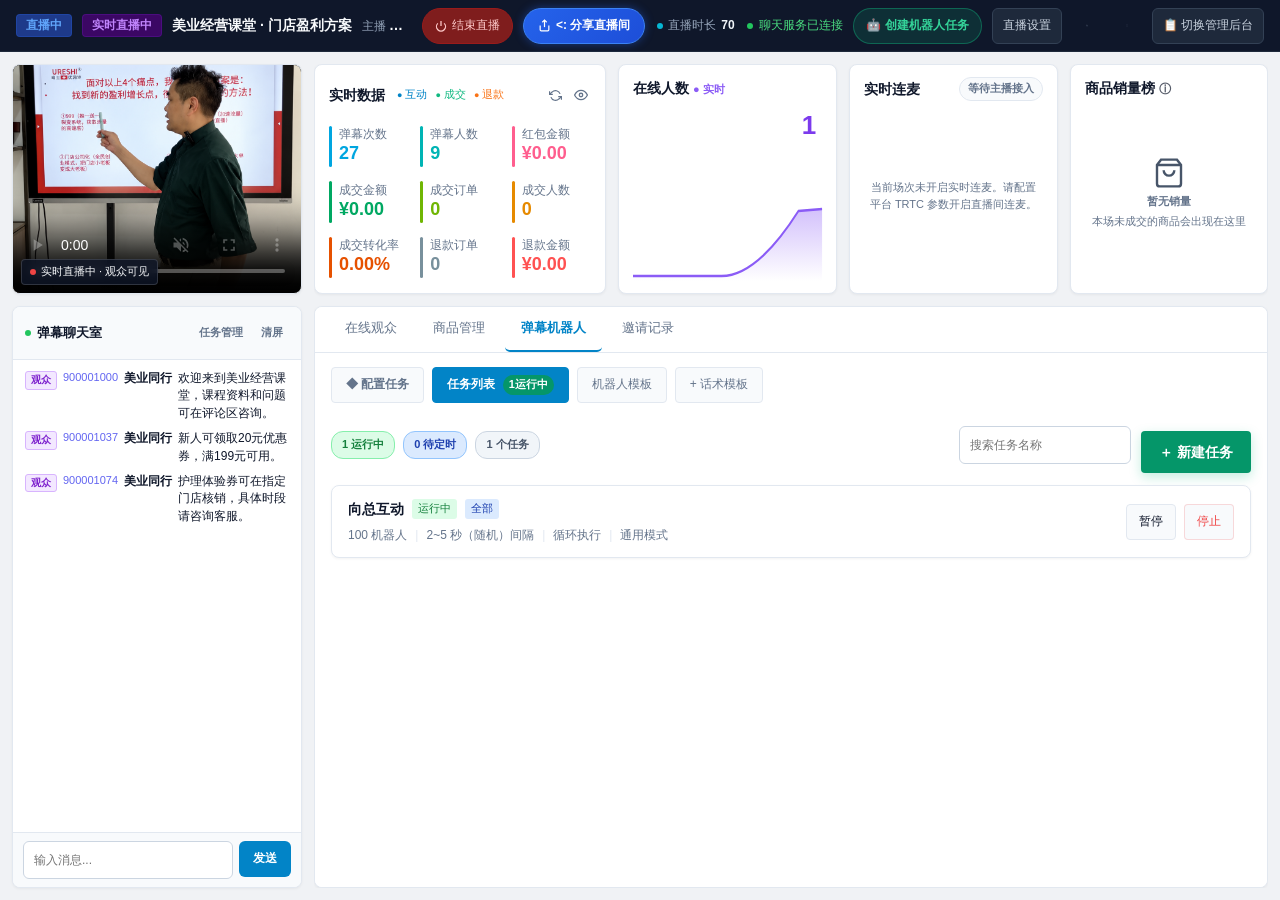
==== src/main/resources/static/index.html @ 538c24f9 "Initial import of meiye live app" ====
<!doctype html><html lang="zh-CN"><head><meta charset="utf-8"><meta name="viewport" content="width=device-width, initial-scale=1"><title>旗慧美业 · 直播管理与中控工作台</title><link rel="stylesheet" href="style.css?v=20261028-v2"><link rel="stylesheet" href="flows.css?v=20261028-v2"><link rel="stylesheet" href="live-room.css?v=20261028-v2"><link rel="stylesheet" href="feed-playback.css?v=20261028-v2"><link rel="stylesheet" href="live-operations.css?v=20261028-v2"></head><body><header class="platform-bar"><div class="brand"><span class="brand-mark">播</span><b>美业直播</b><span class="workspace-name">直播工作台</span></div><div class="surface-tabs" role="tablist" aria-label="体验端切换"><button data-surface="pc" onclick="switchSurface('pc')">PC 直播后台</button><button data-surface="mini" onclick="switchSurface('mini')">小程序观看端</button><button data-surface="h5" onclick="switchSurface('h5')">H5 观看端</button><button data-surface="capture" onclick="switchSurface('capture')">手机录制APP</button></div><span class="prototype">交互原型 V2.2.9 · 业务模拟</span></header><div id="app"></div><dialog id="dialog"></dialog><div id="toast" role="status" aria-live="polite"></div><script src="app.js?v=20261028-v2"></script><script src="flows.js?v=20261028-v2"></script><script src="live-room.js?v=20261028-v2"></script><script src="live-operations.js?v=20261102-real-share-v1"></script></body></html>
---- src/main/resources/static/style.css ----
:root{--blue:#3678ee;--ink:#252f40;--muted:#86909f;--bg:#f3f5f8;--border:#e9edf3;--pink:#f3447b;--red:#ff4360}*{box-sizing:border-box}body{margin:0;color:var(--ink);background:var(--bg);font:13px/1.6 'Segoe UI','Microsoft YaHei',sans-serif}button,input,select,textarea{font:inherit}button{cursor:pointer;border:1px solid #dce2eb;background:#fff;border-radius:5px;color:var(--ink);padding:8px 14px;min-height:36px;transition:background .15s}button:hover{background:#f3f7ff;border-color:#89adf0}button:focus-visible,input:focus-visible,select:focus-visible,textarea:focus-visible{outline:3px solid #90b6ff;outline-offset:2px}button:disabled{opacity:.45;cursor:not-allowed}.primary{background:var(--blue);border-color:var(--blue);color:#fff}.primary:hover{background:#2669db;color:#fff}.danger{color:#de4a56}.pinkbtn{color:white;background:var(--pink);border-color:var(--pink);border-radius:22px}.pinkbtn:hover{background:#de356d;color:white}.small{font-size:12px;min-height:29px;padding:4px 10px}.link{background:none;border:0;color:var(--blue);min-height:28px;padding:0}.platform-bar{height:64px;display:flex;align-items:center;justify-content:space-between;background:white;padding:0 24px;border-bottom:1px solid var(--border);gap:16px;position:sticky;top:0;z-index:20}.brand{display:flex;align-items:center;gap:10px;font-size:18px;white-space:nowrap}.brand-mark{background:var(--blue);color:white;display:grid;place-items:center;height:34px;width:34px;border-radius:9px;font-size:20px;font-weight:600}.workspace-name{font-size:12px;color:var(--muted);border-left:1px solid #ddd;padding-left:14px;margin-left:6px}.surface-tabs{display:flex;gap:4px;background:#f4f6fa;padding:4px;border-radius:7px}.surface-tabs button{border:0;background:none;color:#67758a;white-space:nowrap;min-height:32px;padding:5px 14px}.surface-tabs button.active{color:var(--blue);background:#fff;box-shadow:0 1px 5px #1d355014}.prototype{font-size:11px;color:#8b7756;background:#fff8e9;padding:4px 8px;border-radius:4px;white-space:nowrap}.layout{display:grid;grid-template-columns:190px 1fr;min-height:calc(100vh - 64px)}.sidebar{background:#fff;border-right:1px solid var(--border);padding:20px 12px;position:sticky;top:64px;height:calc(100vh - 64px);overflow:auto}.shop-select{padding:10px;background:#f5f7fa;border-radius:6px;margin:0 4px 16px}.shop-select strong{display:block;font-size:13px}.shop-select span{font-size:11px;color:var(--muted)}.nav-label{font-size:11px;color:#a1a9b6;padding:16px 13px 4px;letter-spacing:1px}.nav-item{width:100%;text-align:left;border:0;background:none;padding:10px 14px;margin:1px 0;color:#5c697e;min-height:40px;display:flex;align-items:center;gap:11px}.nav-item.active{background:#edf4ff;color:var(--blue);font-weight:600}.nav-item svg,.quick svg{width:19px;height:19px;flex-shrink:0}.main{padding:22px 28px;min-width:0}.breadcrumb{display:flex;justify-content:space-between;color:#8a94a3;font-size:12px;margin-bottom:17px}.title-row{display:flex;justify-content:space-between;align-items:center;margin-bottom:20px;gap:16px}.title-row h1{font-size:21px;font-weight:600;margin:0}.title-row p{margin:4px 0 0;color:var(--muted);font-size:12px}.actions{display:flex;align-items:center;gap:8px;flex-wrap:wrap}.card{background:#fff;border:1px solid var(--border);border-radius:7px;padding:20px;margin-bottom:18px}.card-title{display:flex;align-items:center;justify-content:space-between;gap:10px;margin-bottom:18px}h2{font-size:15px;font-weight:600;margin:0}h3{font-size:14px;font-weight:600;margin:0}p{margin:6px 0}.muted{color:var(--muted)}.notice{background:#f0f6ff;border:1px solid #dfebff;color:#53729c;padding:10px 14px;border-radius:5px;font-size:12px;margin-bottom:18px}.metrics{display:grid;grid-template-columns:repeat(4,1fr);gap:14px;margin-bottom:18px}.metric{background:white;border:1px solid var(--border);border-radius:6px;padding:18px 20px}.metric-head{display:flex;justify-content:space-between;color:#7f8b9c;font-size:12px}.metric strong{font-size:27px;font-weight:500;display:block;margin:7px 0 5px;color:#253753}.metric small{font-size:11px;color:#94a1b2}.delta{color:#22a984!important}.home-grid{display:grid;grid-template-columns:minmax(0,1fr) 330px;gap:18px}.quick-grid{display:grid;grid-template-columns:repeat(8,1fr);gap:12px}.quick{border:0;display:flex;flex-direction:column;align-items:center;gap:9px;background:none;font-size:12px;min-width:0;padding:5px}.quick-icon{background:#edf4ff;color:var(--blue);padding:11px;border-radius:10px;height:44px;width:44px;display:grid;place-items:center}.quick:nth-child(3n+2) .quick-icon{background:#eaf9f4;color:#29a88a}.quick:nth-child(3n) .quick-icon{background:#fff1eb;color:#ef8154}.chart{height:170px;width:100%;margin:12px 0}.chart svg{width:100%;height:100%}.chart-labels{display:flex;justify-content:space-between;color:var(--muted);font-size:10px}.summary-row{display:flex;justify-content:space-between;border-bottom:1px solid var(--border);padding:12px 0}.summary-row:last-child{border:0}.summary-row b{font-size:14px}.badge{display:inline-block;background:#eef4ff;color:#4778c4;font-size:11px;border-radius:4px;padding:3px 8px;white-space:nowrap}.badge.live{background:#fff0f0;color:#eb5c66}.badge.ok{background:#eaf8f0;color:#2d9d70}.badge.wait{background:#fff6e9;color:#bc8539}.badge.gray{background:#f0f2f5;color:#8c97a6}.tabs{display:flex;gap:22px;border-bottom:1px solid var(--border);margin-bottom:20px;overflow:auto}.tabs button{border:0;border-bottom:2px solid transparent;border-radius:0;white-space:nowrap;background:none;padding:10px 4px;color:#7c899c}.tabs button.active{border-color:var(--blue);color:var(--blue)}.toolbar{display:flex;gap:12px;align-items:center;margin-bottom:18px;flex-wrap:wrap}.toolbar input{max-width:280px}.toolbar select{max-width:150px}input,select,textarea{width:100%;min-height:38px;border:1px solid #dce2eb;border-radius:5px;padding:8px 11px;background:white;color:var(--ink)}textarea{resize:vertical}.table-scroll{overflow:auto}table{border-collapse:collapse;width:100%;text-align:left;white-space:nowrap}th{background:#f7f9fc;font-weight:400;color:#7e8a9d;font-size:12px}th,td{padding:13px 12px;border-bottom:1px solid var(--border)}td .secondary{display:block;color:#8a95a6;font-size:11px;max-width:260px;overflow:hidden;text-overflow:ellipsis}.product-cell{display:flex;align-items:center;gap:10px}.thumb{width:46px;height:46px;border-radius:4px;object-fit:cover}.data-foot{display:flex;justify-content:space-between;color:var(--muted);font-size:12px;margin-top:17px}.empty{text-align:center;color:var(--muted);padding:40px}.split{display:grid;grid-template-columns:1fr 1fr;gap:18px}.modules{display:grid;grid-template-columns:repeat(4,1fr);gap:16px}.module{background:white;border:1px solid var(--border);border-radius:7px;padding:20px}.module .quick-icon{margin-bottom:12px}.module p{color:var(--muted);font-size:12px;min-height:40px;margin:6px 0 16px}.module .source{font-size:10px;color:#a4adba}.form-grid{display:grid;grid-template-columns:1fr 1fr;gap:16px}.field{margin:13px 0}.field label{display:block;color:#58677e;font-size:12px;margin-bottom:6px}.check{display:flex;align-items:center;gap:8px}.check input{width:17px;height:17px;min-height:0}.form-help{font-size:11px;color:#8a97a8;margin-top:6px}.inset{background:#f7f9fc;border:1px solid var(--border);border-radius:5px;padding:15px}.steps{display:flex;gap:10px;margin-bottom:20px}.step{flex:1;background:#f4f7fc;padding:15px;border-radius:6px;font-size:12px}.step b{display:block;color:var(--blue);margin-bottom:5px}.live-control{display:grid;grid-template-columns:330px 1fr;gap:18px}.control-video{position:relative;height:450px;border-radius:8px;overflow:hidden;background:#15191f}.control-video img{width:100%;height:100%;object-fit:cover;object-position:center 42%}.control-video .badge{position:absolute;top:16px;left:16px}.control-data{display:grid;grid-template-columns:repeat(4,1fr);gap:8px}.control-data div{padding:13px;background:#f8fafc;border-radius:4px;color:var(--muted);font-size:11px}.control-data b{font-size:22px;color:#2b3b56;display:block}.control-tools{display:grid;grid-template-columns:repeat(3,1fr);gap:12px}.control-tools button{text-align:left;background:#eef4ff;border:0;padding:13px;color:#3468b1}.control-tools small{display:block;font-size:10px;color:#8096b8}.row{display:flex;align-items:center;gap:12px;padding:12px 0;border-bottom:1px solid var(--border)}.grow{flex:1;min-width:0}.progress{height:7px;background:#e7edf7;border-radius:10px;overflow:hidden;margin:14px 0}.progress i{display:block;background:var(--blue);height:100%;transition:width .3s}.qr{display:grid;place-items:center;width:160px;height:160px;border:12px solid white;background:repeating-conic-gradient(#17202d 0 25%,#fff 0 50%) 0/16px 16px;box-shadow:0 0 0 1px #e2e7ee;margin:22px auto}.qr span{padding:8px;background:white;border:4px solid #253753}.big-time{font-size:45px;text-align:center;font-weight:300;margin:22px}.dialog-foot{display:flex;gap:10px;justify-content:flex-end;margin-top:22px;border-top:1px solid var(--border);padding-top:18px}dialog{color:var(--ink);border:0;border-radius:10px;padding:24px;width:calc(100% - 30px);max-width:650px;box-shadow:0 20px 90px #13284940;max-height:90vh;overflow:auto}dialog::backdrop{background:#14223670}.dialog-head{display:flex;justify-content:space-between;align-items:center;gap:12px;margin-bottom:17px}.dialog-head h2{font-size:18px}.dialog-head button{border:0;background:none;font-size:22px;padding:0 8px}.dialog-info{background:#fff9ed;color:#998154;border:1px solid #f5e8cf;padding:10px 12px;border-radius:5px;font-size:11px;margin:13px 0}#toast{position:fixed;bottom:25px;left:50%;transform:translateX(-50%);background:#263b5b;color:white;border-radius:7px;padding:12px 20px;z-index:100;display:none;max-width:90vw}.preview-layout{display:grid;grid-template-columns:minmax(260px,1fr) 420px minmax(260px,1fr);gap:38px;max-width:1300px;margin:auto;padding:30px 24px;align-items:start}.preview-info{padding-top:25px}.preview-info h1{font-size:24px;margin:0 0 12px}.preview-info p{color:#8793a5;font-size:13px}.preview-info h2{margin-top:30px}.preview-menu{display:grid;grid-template-columns:1fr 1fr;gap:10px;margin-top:18px}.preview-menu button{text-align:left;font-size:12px;background:white}.phone{border:7px solid #222734;border-radius:38px;background:#fff;box-shadow:0 18px 70px #1830571f;overflow:hidden;width:100%;max-width:420px;margin:auto}.screen{height:790px;position:relative;background:#f5f5f7;overflow:hidden;display:flex;flex-direction:column;color:#292735;font-size:12px}.statusbar{height:31px;display:flex;justify-content:space-between;align-items:center;padding:0 24px;background:#fff;font-size:11px;flex-shrink:0}.mini-top{display:flex;justify-content:space-between;align-items:center;padding:10px 16px;background:white;min-height:46px;flex-shrink:0;font-size:14px;font-weight:600}.capsule{border:1px solid #dfe1e6;border-radius:20px;padding:3px 10px;font-size:15px;letter-spacing:2px}.mini-body{flex:1;overflow:auto;padding-bottom:8px;scrollbar-width:none}.mini-body::-webkit-scrollbar{display:none}.mini-bottom{height:58px;display:flex;justify-content:space-around;align-items:center;background:#fff;border-top:1px solid #eee;flex-shrink:0;z-index:3}.mini-bottom button{border:0;background:none;font-size:10px;min-width:50px;min-height:42px;display:flex;flex-direction:column;align-items:center;gap:2px;padding:2px;color:#8b8894}.mini-bottom button.active{color:var(--pink)}.mini-bottom svg{width:21px;height:21px}.mini-hero-wrap{background:linear-gradient(120deg,#ff4260,#f14499);padding:8px 12px 35px}.mini-search{display:flex;gap:10px;align-items:center;margin-bottom:12px}.mini-search input{border:0;border-radius:25px;min-height:32px;padding:6px 14px;font-size:11px}.mini-search button{border:0;background:transparent;color:white;padding:0;min-height:30px}.mini-banner{height:152px;position:relative;background:#f3d1d9 url('assets/beauty-products.png') center/cover;border-radius:7px;overflow:hidden;padding:18px 16px}.mini-banner .campaign-label{font-size:10px;color:#a34461;border:1px solid #c997a8;padding:2px 7px;border-radius:3px;width:fit-content}.mini-banner h2{font-size:25px;line-height:1.25;color:#7f2548;margin:8px 0 6px;width:190px;font-weight:800}.mini-banner p{font-size:10px;color:#9b526a}.mini-shortcuts{margin:-24px 12px 10px;position:relative;display:grid;grid-template-columns:repeat(5,1fr);gap:12px 3px;padding:15px 4px;background:white;border-radius:9px;box-shadow:0 4px 14px #883e6f06}.mini-shortcut{border:0;display:flex;align-items:center;flex-direction:column;font-size:10px;background:none;padding:0;gap:6px;min-width:0}.mini-shortcut i{font-style:normal;background:#fff0f5;color:#ed4b7d;display:grid;place-items:center;width:37px;height:37px;border-radius:50%}.mini-shortcut svg{width:19px;height:19px}.mini-shortcut:nth-child(2n) i{color:#936ed4;background:#f4effe}.mini-shortcut:nth-child(3n) i{color:#ee9a40;background:#fff6e8}.mini-news{background:white;padding:10px 12px;margin:0 12px 10px;border-radius:7px;display:flex;gap:9px;align-items:center;font-size:10px}.mini-news strong{font-style:italic;font-size:12px;white-space:nowrap}.mini-news strong em{color:var(--pink)}.mini-news span{overflow:hidden;white-space:nowrap;text-overflow:ellipsis}.mini-section{background:white;margin:10px 12px;padding:13px;border-radius:8px}.mini-section-head{display:flex;justify-content:space-between;align-items:center;margin-bottom:10px}.mini-section-head h2{font-size:14px}.mini-section-head button{border:0;background:none;color:#999;font-size:10px;padding:0;min-height:24px}.coupon-row{display:flex;gap:8px}.coupon{flex:1;background:#fff0f4;color:#c23765;display:flex;align-items:center;border-radius:5px;padding:10px;gap:5px}.coupon strong{font-size:23px;font-weight:600}.coupon small{font-size:9px;display:block}.coupon button{margin-left:auto;border:0;background:var(--pink);color:white;padding:5px;min-height:34px;max-width:33px;font-size:9px;border-radius:3px}.mini-live-card{display:flex;gap:11px;align-items:center}.mini-live-thumb{width:97px;height:80px;border-radius:6px;position:relative;overflow:hidden}.mini-live-thumb img{width:100%;height:100%;object-fit:cover;object-position:center 38%}.mini-live-thumb span{position:absolute;bottom:0;left:0;right:0;background:#f3436acc;color:white;font-size:9px;padding:2px 6px}.mini-live-card h3{font-size:12px;line-height:1.5}.mini-live-card p{color:#999;font-size:10px}.mini-live-card button{font-size:10px;padding:4px 10px;min-height:29px}.mini-products{display:grid;grid-template-columns:1fr 1fr;gap:10px;padding:0 12px}.mini-product{border:0;padding:0;background:white;overflow:hidden;border-radius:7px;text-align:left;min-width:0}.product-picture{height:150px;background:#f6e8eb;overflow:hidden}.product-picture img{height:100%;width:100%;object-fit:cover;object-position:78% center}.mini-product:nth-child(2n) .product-picture img{object-position:98% center;transform:scale(1.14)}.mini-product-info{padding:9px}.mini-product h3{font-size:11px;font-weight:500;min-height:33px;line-height:1.45}.tag{display:inline-block;background:#fff0f4;color:#ed5685;font-size:9px;padding:1px 4px;border-radius:2px}.money{color:var(--pink);font-size:17px;font-weight:600}.money small{font-size:11px;font-weight:400}.old-price{font-size:10px;color:#aba5ae;text-decoration:line-through;margin-left:4px}.sold{font-size:9px;color:#aaa;float:right;padding-top:5px}.mini-category{display:grid;grid-template-columns:82px 1fr;min-height:100%}.category-menu{background:#f4f4f6;padding-top:10px}.category-menu button{width:100%;border:0;border-radius:0;background:none;text-align:center;font-size:11px;padding:15px 3px}.category-menu button.active{background:white;color:var(--pink);border-left:3px solid var(--pink)}.category-content{padding:12px;background:white}.category-content .mini-products{padding:0;gap:7px}.category-content .product-picture{height:115px}.mini-card{background:white;border-radius:8px;padding:14px;margin:10px 12px}.mini-card .row{border-color:#f0edf1;font-size:11px}.mini-card input,.mini-card select,.mini-card textarea{font-size:12px}.mini-empty{padding:65px 18px;text-align:center;color:#a19ba5}.mini-cart-row{display:flex;gap:9px;align-items:center;padding:14px 0;border-bottom:1px solid #f1edf1}.mini-cart-row img{width:70px;height:70px;object-fit:cover;border-radius:5px}.qty{display:flex;gap:3px;align-items:center;justify-content:flex-end}.qty button{width:25px;min-height:25px;padding:1px;border-color:#eee}.qty span{padding:0 6px}.mini-checkout{display:flex;align-items:center;gap:12px;padding:12px;background:white;border-top:1px solid #eee;flex-shrink:0}.mini-checkout button{margin-left:auto;font-size:12px;padding:7px 24px}.mini-user{background:linear-gradient(125deg,#ff4769,#f04b95);color:white;padding:25px 20px 22px}.mini-user .user-top{display:flex;align-items:center;gap:12px}.user-avatar{width:53px;height:53px;border-radius:50%;background:#ffffff40;display:grid;place-items:center;font-size:24px;border:2px solid #ffffff60}.mini-user h2{font-size:17px}.mini-user p{font-size:10px;opacity:.8}.user-stat{display:flex;justify-content:space-around;text-align:center;margin-top:20px}.user-stat b{display:block;font-size:19px}.user-stat small{font-size:10px}.order-icons{display:flex;justify-content:space-around}.order-icons button{background:none;border:0;font-size:10px;padding:8px 2px;color:#716675;display:flex;flex-direction:column;align-items:center;gap:5px}.order-icons svg{width:23px;height:23px}.mini-list-button{width:100%;border:0;border-bottom:1px solid #f2eff3;border-radius:0;background:white;display:flex;justify-content:space-between;align-items:center;padding:13px 3px;font-size:12px}.mini-list-button span{color:#bbb}.mini-product-detail{height:275px;position:relative;overflow:hidden}.mini-product-detail img{width:100%;height:100%;object-fit:cover;object-position:78% center}.product-caption{color:#938992;font-size:9px;position:absolute;bottom:7px;right:10px;background:#ffffffa0;padding:2px 5px}.product-buybar{display:flex;gap:8px;padding:12px;background:white;border-top:1px solid #eee}.product-buybar button{flex:1;font-size:12px}.mini-live{position:relative;height:100%;background:#101010;color:white;overflow:hidden}.mini-live-image{width:100%;height:100%;object-fit:cover;object-position:center 42%}.live-top{position:absolute;top:15px;left:12px;right:12px;display:flex;justify-content:space-between;align-items:center;gap:6px;z-index:2}.live-brand{background:#0005;border-radius:25px;padding:7px 10px;font-size:10px;display:flex;gap:8px;align-items:center}.live-brand b{font-size:11px}.live-avatar{background:white;color:#ee547b;width:31px;height:31px;border-radius:50%;display:grid;place-items:center}.live-top button{color:white;background:#0004;border:0;padding:3px 7px;font-size:11px;min-height:28px;border-radius:20px}.live-counter{position:absolute;top:68px;left:12px;background:#0004;border-radius:13px;padding:4px 9px;font-size:10px}.live-mode{position:absolute;top:68px;right:12px;background:#f244729e;border-radius:4px;font-size:10px;padding:3px 7px}.live-tools{position:absolute;top:110px;right:11px;display:flex;flex-direction:column;gap:12px}.live-tools button{display:flex;flex-direction:column;align-items:center;justify-content:center;color:white;border:0;background:#0003;border-radius:9px;width:41px;height:45px;font-size:9px;padding:0;gap:3px}.live-tools svg{width:22px;height:22px}.live-shade{position:absolute;inset:50% 0 0;background:linear-gradient(transparent,#000b);pointer-events:none}.live-comments{position:absolute;bottom:138px;left:11px;right:65px;max-height:190px;overflow:auto;scrollbar-width:none}.live-bubble{background:#0005;border-radius:5px;width:fit-content;max-width:100%;margin:5px 0;padding:5px 8px;font-size:11px;line-height:1.55}.live-bubble b{color:#ffdc98}.live-product{position:absolute;bottom:58px;left:11px;right:11px;background:#fff;border-radius:7px;padding:8px;color:#222;display:flex;gap:8px;align-items:center;font-size:10px}.live-product img{width:49px;height:49px;object-fit:cover;border-radius:4px}.live-product strong{font-size:12px}.live-product button{font-size:10px;min-height:28px;padding:3px 10px}.live-footer{position:absolute;bottom:0;left:0;right:0;background:#0009;display:flex;gap:7px;padding:10px;color:white;align-items:center;height:57px}.live-footer input{font-size:11px;background:#ffffff20;color:white;border:0;border-radius:20px;min-height:33px;width:100%;padding:5px 11px}.live-footer input::placeholder{color:#ccc}.live-footer button{border:0;background:none;color:white;padding:0;min-height:30px;font-size:11px}.live-footer svg{width:24px;height:24px}.live-footer .shopping{background:#ef3357;border-radius:7px;min-width:35px;min-height:35px;padding:5px}.sheet{position:absolute;bottom:0;left:0;right:0;background:#fff;color:#282635;border-radius:17px 17px 0 0;padding:17px;z-index:10;max-height:82%;overflow:auto;box-shadow:0 -20px 100px #0005}.sheet-head{display:flex;justify-content:space-between;align-items:center;margin-bottom:13px}.sheet-head h2{font-size:15px}.sheet-head button{background:none;border:0;padding:0 6px;min-height:25px;font-size:20px}.sheet .mini-card{margin:8px 0;background:#f8f6f8}.sheet label{font-size:11px}.reward-tiles{display:grid;grid-template-columns:repeat(3,1fr);gap:7px;margin:16px 0}.reward-tiles span{display:grid;place-items:center;padding:18px 3px;background:#fff5e9;border-radius:7px;font-size:11px;border:1px solid #f3e0c4}.reward-tiles span.active{background:#ffe3b3;border-color:#f39b40}.record-phone{padding:18px;background:#f6f8fc;height:100%}.record-camera{height:290px;background:#e6ecf5;position:relative;border-radius:9px;overflow:hidden}.record-camera img{width:100%;height:100%;object-fit:cover;object-position:center 40%}.record-camera span{position:absolute;top:10px;left:10px}.record-phone .small-note{font-size:10px;color:#8c97a7;margin-top:10px}.coverage-count{font-size:42px;color:var(--blue);font-weight:600}.source-col{max-width:260px;white-space:normal;font-size:12px}.support-grid{display:grid;grid-template-columns:repeat(3,1fr);gap:15px}.support-item{border:1px solid var(--border);padding:18px;border-radius:5px}.support-item h3{margin-bottom:7px}.support-item p{font-size:12px;color:var(--muted)}.template-options{display:flex;gap:10px;margin:12px 0}.template-option{padding:16px;border:1px solid var(--border);border-radius:6px;flex:1}.template-option.active{border-color:var(--blue);background:#eef5ff}.chart-pair{display:grid;grid-template-columns:1fr 1fr;gap:18px}.receipt{font-family:monospace;border:1px dashed #bcc6d2;padding:20px;max-width:300px;margin:20px auto;background:white}.receipt hr{border:0;border-top:1px dashed #b9c2cf}.source-pill{color:#8c97a7;font-size:10px;margin-left:8px}.mini-back{background:none;border:0;padding:0 5px;min-height:28px;font-size:19px}.shop-admin-preview{display:grid;grid-template-columns:minmax(0,1fr) 350px;gap:24px}.version-note{font-size:11px;color:#8c97a7}.mini-timer{background:#ffeff4;color:#cc376a;padding:12px;margin:10px 12px;border-radius:6px;display:flex;justify-content:space-between}.mini-promo-title{background:linear-gradient(120deg,#ff4767,#fb71ab);color:white;padding:24px 18px}.mini-promo-title h2{font-size:23px}.mini-promo-title p{font-size:11px;opacity:.8}.mini-chip-row{display:flex;gap:8px;overflow:auto;padding:10px 12px;background:white}.mini-chip-row button{border:0;background:#f4f1f5;font-size:11px;padding:5px 12px;min-height:28px;white-space:nowrap;border-radius:20px}.mini-chip-row button.active{background:#ffebf1;color:var(--pink)}@media(min-width:1700px){.main{max-width:1600px;width:100%;margin:auto}}@media(max-width:1250px){.workspace-name{display:none}.home-grid{grid-template-columns:1fr}.modules{grid-template-columns:repeat(3,1fr)}.preview-layout{grid-template-columns:1fr 410px;gap:24px}.preview-right{display:none}.quick-grid{grid-template-columns:repeat(4,1fr)}.live-control{grid-template-columns:290px 1fr}.control-data{grid-template-columns:repeat(2,1fr)}}@media(max-width:850px){.platform-bar{padding:8px 12px;height:auto;flex-wrap:wrap;gap:8px}.brand{font-size:16px}.prototype{font-size:9px}.surface-tabs{order:3;width:100%;justify-content:space-around}.surface-tabs button{font-size:11px;padding:5px 10px}.layout{grid-template-columns:150px 1fr}.sidebar{top:101px;padding:12px 5px;height:calc(100vh - 101px)}.nav-item{padding:10px 8px;font-size:11px;gap:7px}.main{padding:18px 15px}.modules{grid-template-columns:1fr 1fr}.metrics{grid-template-columns:1fr 1fr}.split,.chart-pair,.live-control{grid-template-columns:1fr}.preview-layout{display:block;padding:18px 10px}.preview-info{padding:0 10px 18px}.preview-info h1{font-size:18px}.preview-info .preview-menu,.preview-info h2,.preview-info .detail-copy{display:none}.control-video{max-width:330px;margin:auto;width:100%}.shop-admin-preview{grid-template-columns:1fr}.support-grid{grid-template-columns:1fr 1fr}}@media(max-width:550px){.layout{display:block}.sidebar{position:static;height:auto;padding:6px;background:white;overflow:visible}.shop-select,.nav-label{display:none}.sidebar nav{display:flex;overflow:auto}.nav-item{white-space:nowrap;flex:0 0 auto;width:auto;margin:0}.nav-item svg{display:none}.title-row{align-items:flex-start}.title-row h1{font-size:18px}.title-row p{font-size:11px}.title-row .actions{justify-content:flex-end}.title-row button{font-size:11px;padding:7px}.card{padding:14px}.quick-grid{gap:8px}.quick{font-size:10px}.modules{gap:10px}.module{padding:14px}.module p{font-size:11px}.steps{flex-direction:column}.control-tools{grid-template-columns:1fr 1fr}.form-grid{grid-template-columns:1fr;gap:0}.phone{border:0;border-radius:18px;box-shadow:0 8px 30px #1e355a10}.screen{height:790px}.preview-layout{padding:12px}.support-grid{grid-template-columns:1fr}.platform-bar .brand-mark{width:27px;height:27px;font-size:16px}.workspace-name{display:none}.metrics{gap:8px}.metric{padding:14px}.metric strong{font-size:23px}}
:root{--studio:#141d2c}.studio-layout{display:grid;grid-template-columns:minmax(0,1fr) 310px;gap:18px}.studio-stage{position:relative;height:440px;background:#10151f;border-radius:7px;overflow:hidden}.studio-stage img{display:block;height:100%;width:100%;object-fit:contain}.studio-stage .stage-label{position:absolute;top:15px;left:15px;background:#ffffff18;backdrop-filter:blur(8px);color:#fff;padding:5px 9px;border-radius:4px;font-size:11px}.studio-stage .stage-bottom{position:absolute;bottom:0;left:0;right:0;background:linear-gradient(transparent,#000c);color:#fff;padding:34px 18px 15px;display:flex;justify-content:space-between}.stage-bottom b{font-size:14px}.stage-bottom p{font-size:11px;color:#bfc8d4}.studio-controls{display:flex;justify-content:space-between;align-items:center;gap:10px;background:white;padding:16px;border:1px solid var(--border);border-radius:0 0 7px 7px}.studio-tabs{display:flex;gap:8px}.studio-tabs button{border:0;background:#f2f5fa}.studio-tabs button.active{background:#eaf2ff;color:var(--blue)}.studio-metrics{display:grid;grid-template-columns:repeat(4,1fr);gap:15px;margin:16px 0}.studio-metrics div{padding:14px 18px;background:white;border:1px solid var(--border);border-radius:6px;font-size:11px;color:var(--muted)}.studio-metrics strong{display:block;font-size:23px;color:var(--ink);font-weight:500}.studio-chat{height:200px;overflow:auto;border-top:1px solid var(--border);border-bottom:1px solid var(--border);padding:9px 0;margin:12px 0}.studio-chat p{font-size:12px;margin:10px 0}.studio-chat b{color:#6386bd}.record-strip{display:flex;align-items:center;gap:12px;background:#f1f7ff;padding:13px;border:1px solid #ddeaff;border-radius:6px;margin-bottom:16px}.record-strip .grow b{font-size:12px}.record-strip .grow p{font-size:10px;color:#8096b1}.record-strip .quick-icon{padding:8px;width:34px;height:34px}.core-choices{display:grid;grid-template-columns:repeat(3,1fr);gap:12px;margin-bottom:18px}.core-choice{display:flex;align-items:center;gap:12px;padding:15px 18px;background:white;border:1px solid var(--border);border-radius:6px;text-align:left}.core-choice strong{display:block;font-size:14px}.core-choice small{display:block;color:var(--muted);font-size:11px}.core-choice.active{border-color:#92b4ef;background:#f5f9ff}.studio-aux{display:grid;grid-template-columns:repeat(6,1fr);gap:10px}.studio-aux button{background:white;border:1px solid var(--border);font-size:11px;display:flex;align-items:center;justify-content:center;gap:5px}.studio-aux svg{width:16px;height:16px}.stage-player-tools{position:absolute;right:14px;top:14px;display:flex;gap:6px}.stage-player-tools button{background:#ffffff18;color:#ddd;border:1px solid #ffffff20;font-size:10px;min-height:28px;padding:3px 8px}.live-list-cover{position:relative;height:190px;overflow:hidden;background:#17202a}.live-list-cover img{width:100%;height:100%;object-fit:cover;object-position:center 38%}.live-list-cover span{position:absolute;left:12px;top:12px}.mini-live-list .mini-card{padding:0;overflow:hidden}.live-list-info{padding:13px}.live-list-info h3{font-size:13px}.live-list-info p{font-size:10px;color:#9a95a1}.mini-video-player{height:220px;background:#111;width:100%;object-fit:contain}.mini-watch-title{padding:15px;background:white}.mini-watch-title h2{font-size:15px}.mini-watch-title p{font-size:11px;color:#9b95a0}.capture-controls{display:flex;gap:8px;margin-top:18px}.capture-controls button{flex:1}.capture-status{display:flex;justify-content:space-between;margin:16px 0;font-size:11px}.status-dot{display:inline-block;width:7px;height:7px;border-radius:50%;background:#33b186;margin-right:6px}.recording-dot{background:#f3516d;animation:blink 1.2s infinite}@keyframes blink{50%{opacity:.35}}@media(max-width:1150px){.studio-layout{grid-template-columns:1fr}.studio-side{display:grid;grid-template-columns:1fr 1fr;gap:15px}.studio-aux{grid-template-columns:repeat(3,1fr)}}@media(max-width:650px){.core-choices{gap:6px}.core-choice{padding:10px;display:block}.core-choice .quick-icon{display:none}.core-choice strong{font-size:12px}.core-choice small{font-size:10px}.studio-side{display:block}.studio-stage{height:390px}.studio-controls{flex-wrap:wrap}.studio-metrics{grid-template-columns:1fr 1fr;gap:8px}.studio-aux{grid-template-columns:repeat(3,1fr)}.record-strip{flex-wrap:wrap}}
.screen .live-footer input{flex:1;min-width:0;width:auto}.live-footer button{flex-shrink:0;white-space:nowrap}.studio-side .toolbar{flex-wrap:nowrap}.studio-side .toolbar input{flex:1;width:auto!important}.studio-side .toolbar button{flex-shrink:0}
---- src/main/resources/static/flows.css ----
.workflow-bar{display:flex;align-items:center;justify-content:space-between;gap:12px;padding:12px 16px;margin:0 0 14px;background:#eaf2ff;border:1px solid #cfe1fb;border-radius:8px;flex-wrap:wrap;font-size:12px}
.workflow-bar b{font-variant-numeric:tabular-nums}.workflow-bar .link{font-size:12px}
.ingest-item{padding:16px 0;border-bottom:1px solid #e8edf4}.ingest-item:last-child{border:0}
.ingest-item .actions{flex-wrap:wrap;margin-top:10px}.recovery-card .actions{margin-top:14px;flex-wrap:wrap}
.recovery-card p{line-height:1.7}.pair-code{font-size:24px;font-weight:700;letter-spacing:2px;margin:12px 0}
.watch-state{position:absolute;z-index:4;top:28%;left:7%;right:7%;text-align:center;padding:24px 16px;background:#121d2dde;border:1px solid #ffffff35;color:#fff;border-radius:12px;backdrop-filter:blur(6px)}
.watch-state h2{font-size:21px;color:#fff}.watch-state p{color:#d8e1ed;line-height:1.7;margin:12px 0 18px}.watch-state button{white-space:normal}
.playback-strip{position:absolute;z-index:3;top:118px;left:16px;background:#0008;color:#fff;border-radius:18px;padding:6px 10px;font-size:11px}
.record-phone+.recovery-card,.record-phone~.card{margin:12px;padding:14px}.screen:has(.record-phone){overflow-y:auto}
.live-comments{max-height:205px;overflow-y:auto}.studio-chat p{overflow-wrap:anywhere}.live-bubble{overflow-wrap:anywhere}
button:focus-visible,input:focus-visible,select:focus-visible,textarea:focus-visible{outline:3px solid #448bea;outline-offset:3px}
button:disabled{opacity:.48;cursor:not-allowed}.dialog-head{position:sticky;top:0;background:#fff;z-index:5}
@media(max-width:700px){.workflow-bar{font-size:11px}.ingest-item .row{align-items:flex-start}.pair-code{font-size:19px}.watch-state h2{font-size:19px}.recovery-card .actions button{flex:1;min-width:120px}.platform-bar .prototype{display:none}}
@media(max-width:550px){.preview-layout>.preview-info{display:none}.screen{height:calc(100dvh - 124px);min-height:480px}.preview-layout{padding:10px 12px}.watch-state{top:26%;padding:20px 14px}.live-comments{max-height:160px}.record-phone{flex-shrink:0;height:auto;min-height:100%;overflow:visible}.screen:has(.record-phone)>.card{flex-shrink:0}}
.mini-live:has(.watch-state) .live-tools{display:none}
@media(max-width:380px){.surface-tabs{gap:2px;min-width:0}.surface-tabs button{font-size:10px;padding:5px 4px;flex:1;min-width:0}.live-brand{gap:5px;padding:6px}.live-top{gap:4px}.live-avatar{width:26px;height:26px;flex-shrink:0}}
@media(prefers-reduced-motion:reduce){*,*::before,*::after{animation:none!important;transition:none!important;scroll-behavior:auto!important}}
.assistant-tabs{display:flex;gap:8px;margin-bottom:16px;flex-wrap:wrap}
.assistant-tabs button{padding:7px 16px;border-radius:20px;border:1px solid #cbd5e1;background:#fff;cursor:pointer;font-size:13px;font-weight:500;color:#334155;transition:all .15s}
.assistant-tabs button:hover{background:#f1f5f9;border-color:#94a3b8}
.assistant-tabs button.active{background:#2563eb;color:#fff;border-color:#2563eb;box-shadow:0 2px 4px rgba(37,99,235,0.2)}
---- src/main/resources/static/live-room.css ----
/* Watching interface follows the supplied live-room references. */
.room-reference{isolation:isolate}
.room-reference .mini-live-image{object-position:center center}
.room-reference .live-shade{inset:55% 0 0;background:linear-gradient(transparent,rgba(0,0,0,.5));z-index:0}
.room-header{position:absolute;top:12px;left:12px;right:12px;z-index:5;display:flex;align-items:flex-start;gap:10px;justify-content:space-between}
.room-channel{display:flex;align-items:center;gap:8px;padding:5px 11px 5px 5px;border-radius:36px;background:rgba(23,23,25,.38);min-width:0;max-width:calc(100% - 94px);backdrop-filter:blur(4px)}
.room-avatar{width:36px;height:36px;border:2px solid #fff8;border-radius:50%;display:grid;place-items:center;background:#fff;color:#bc4758;font-weight:800;font-size:17px;flex-shrink:0}
.room-channel>div{min-width:0}.room-channel strong{display:block;font-size:14px;line-height:1.5;white-space:nowrap;overflow:hidden;text-overflow:ellipsis;color:#fff;max-width:205px}
.room-channel small{font-size:10px;color:#f0eded}.room-capsule{display:flex;align-items:center;border-radius:24px;background:#ffffffba;height:32px;margin-top:3px;flex-shrink:0;overflow:hidden}
.room-capsule button{border:0;background:transparent;color:#222;font-size:22px;min-height:32px;min-width:37px;padding:0 7px;line-height:1;letter-spacing:1px}.room-capsule i{height:17px;width:1px;background:#47474738}
.room-subheader{position:absolute;top:67px;left:14px;right:14px;display:flex;justify-content:space-between;align-items:center;z-index:4}
.room-audience,.room-report{color:#fff;background:#2226;font-size:10px;border-radius:15px;padding:4px 10px;border:0;min-height:25px}.room-report{font-size:11px}
.room-play-label{position:absolute;top:103px;left:14px;display:flex;align-items:center;gap:5px;padding:3px 7px;color:#fffb;font-size:9px;background:#17191d59;border-radius:4px;z-index:2}
.room-play-label i{width:5px;height:5px;border-radius:50%;background:#f47792}.room-play-label b{font-weight:400;font-variant-numeric:tabular-nums}
.room-interaction-stack{position:absolute;left:12px;right:auto;width:66%;max-width:calc(100% - 24px);bottom:80px;z-index:3;display:flex;flex-direction:column;align-items:flex-start;gap:9px;max-height:55%;pointer-events:none}
.room-system-notice{color:#78ebe5;background:rgba(23,30,31,.47);border-radius:5px;padding:9px 10px;font-size:14px;line-height:1.6;letter-spacing:.15px;text-align:left;overflow-wrap:anywhere;flex:none;max-height:190px;overflow:auto;pointer-events:auto;text-shadow:0 1px 2px #0003}
.room-system-notice strong{font-weight:600}.room-reference .room-comments{position:static;max-height:140px;width:100%;overflow:auto;scrollbar-width:none;display:flex;flex-direction:column;align-items:flex-start;flex-shrink:1;pointer-events:auto;margin:0;min-height:0}
.room-comment{max-width:100%;width:fit-content;background:#1f16255c;border-radius:20px;color:#fff;font-size:14px;line-height:1.55;padding:5px 10px;margin:0 0 7px;overflow-wrap:anywhere;flex-shrink:0}
.room-comment:last-child{margin-bottom:0}.room-comment b{font-weight:600;color:#b995ff}.comment-role{color:#c6a3ff;border:1px solid #b997ea;border-radius:4px;font-size:11px;padding:0 3px;line-height:1.2;margin-right:5px;vertical-align:1px;white-space:nowrap}
.assistant-comment .comment-role{color:#ffe2a1;border-color:#c4a364}.assistant-comment b{color:#ffe2a1}.staff-comment .comment-role{color:#85e6e1;border-color:#57b5b1}.staff-comment b{color:#85e6e1}.comment-invitation{color:#fff9;font-size:13px}
.room-reference .room-footer{height:64px;padding:9px 11px 12px;display:grid;grid-template-columns:minmax(0,1fr) 26px 27px 36px 34px 28px;gap:6px;z-index:5;background:linear-gradient(#0004,#08060cbb);align-items:center}
.room-input-shell{min-width:0;display:flex;align-items:center;background:#302a2f8c;border-radius:30px;height:38px;border:1px solid #ffffff15}
.screen .room-footer input{height:36px;min-height:36px;padding:6px 3px 6px 12px;border-radius:30px;background:transparent;font-size:12px;width:0;flex:1;color:#fff}
.room-input-shell .room-emoji{width:26px;min-width:26px;padding:0 4px 0 0;height:32px}.room-footer .room-emoji svg{width:22px;height:22px}
.room-footer .room-send{font-size:11px;color:#fff;font-weight:500}.room-footer .room-bag{height:37px;width:36px;border-radius:50%;background:#b9681ede;box-shadow:0 2px 5px #0002;border:1px solid #e6a66f55;display:grid;place-items:center}
.room-footer .room-bag svg{width:23px;height:23px}.room-footer .room-like{height:36px;border-radius:50%;background:#75486a9e;display:grid;place-items:center}.room-footer .room-like svg{fill:#ff57a7;stroke:#ff57a7;width:27px;height:27px}
.room-footer .room-share{background:#fff2;border-radius:50%;display:grid;place-items:center;height:30px}.room-footer .room-share svg{width:18px;height:18px}.room-footer .room-more svg{width:23px;height:23px}
.room-reference .room-featured{bottom:74px;z-index:3}.room-featured .grow{display:flex;flex-direction:column;gap:2px}.room-featured small{font-size:9px;color:#958073}.room-featured strong{font-size:11px}.room-featured .money{font-size:13px}.has-featured .room-interaction-stack{bottom:160px;max-height:49%}
.room-like-layer{position:absolute;right:45px;bottom:69px;z-index:4;pointer-events:none}.room-like-layer span{position:absolute;font-size:28px;color:#ff67b2;animation:roomHeartRise 1.3s ease-out forwards}
@keyframes roomHeartRise{0%{opacity:0;transform:translate(0,0) scale(.6)}15%{opacity:1}100%{opacity:0;transform:translate(var(--drift),-155px) scale(1.25)}}
.restore-room-ui{display:none;position:absolute;bottom:22px;left:50%;transform:translateX(-50%);z-index:6;border:1px solid #ffffff55;border-radius:30px;color:#fff;background:#15141b88;align-items:center;gap:7px;font-size:12px;white-space:nowrap}.restore-room-ui svg{width:17px;height:17px}
.room-clean .room-interaction-stack,.room-clean .room-footer,.room-clean .room-featured,.room-clean .room-play-label,.room-clean .room-subheader,.room-clean .room-like-layer,.room-clean .room-playback-controls{display:none}.room-clean .restore-room-ui{display:flex}
.room-reference .watch-state{z-index:4;top:28%;padding:22px 16px}.has-room-gate .room-comments{display:none}.has-room-gate .room-interaction-stack{bottom:85px;max-height:30%}
.room-sheet-backdrop{position:absolute;inset:0;z-index:9;border:0;border-radius:0;background:#0005;width:100%;height:100%;padding:0}.room-sheet-backdrop:hover{background:#0005;border:0}
.room-sheet{padding:20px 16px 24px;z-index:10;border-radius:20px 20px 0 0;max-height:78%;box-shadow:0 -12px 40px #0002}
.room-sheet .sheet-head{margin-bottom:18px}.room-sheet .sheet-head h2{font-size:18px}.room-sheet .sheet-head button{color:#8d97a7;min-width:32px;min-height:32px;font-size:27px}
.room-sheet.room-products{background:#192434;color:#f9fbff;min-height:260px}.room-products .sheet-head h2{color:white}.room-products .sheet-head button:hover{background:#ffffff0a}.room-goods-empty{display:grid;place-items:center;min-height:150px;font-size:18px;font-weight:500;color:#8793a2}
.room-sheet-count{font-size:11px;color:#9eaaba}.room-goods-row{display:flex;gap:11px;align-items:center;padding:15px 0;border-bottom:1px solid #ffffff10}.room-goods-row img{width:55px;height:55px;border-radius:7px;object-fit:cover}.room-goods-row h3{font-size:12px;font-weight:500}.room-goods-row p{font-size:16px;color:#ffa7bb}.room-goods-row button{font-size:11px;border-radius:20px;padding:5px 13px;min-height:31px;background:#ec6488;color:white;border:0}
.room-tools-panel{background:linear-gradient(140deg,#e3f8ff,#edf2ff 70%);color:#25303f}.room-tools-grid{display:grid;grid-template-columns:repeat(4,minmax(0,1fr));column-gap:7px;row-gap:24px;padding:0 0 8px}
.room-tools-grid>button{padding:0;border:0;background:none;display:flex;flex-direction:column;align-items:center;gap:9px;font-size:12px;min-width:0;white-space:nowrap;color:#303845}.room-tools-grid>button:hover{background:#ffffff80;border-radius:10px}
.room-tool-icon{display:grid;place-items:center;width:44px;height:46px;border-radius:14px;background:linear-gradient(145deg,#36dec9,#00a593);color:#fff;box-shadow:0 3px 0 #10968d32,inset 0 2px 1px #ffffffa6,inset -2px -3px 3px #00000018;border:1px solid #ffffff80}.room-tool-icon svg{width:28px;height:28px;stroke-width:1.8;filter:drop-shadow(0 1px 1px #0002)}
.tool-color-1{background:linear-gradient(145deg,#78c9ff,#2866e7)}.tool-color-2,.tool-color-3{background:linear-gradient(145deg,#ffb1c8,#ff6488)}.tool-color-4{background:linear-gradient(145deg,#bd9dff,#7a48e7)}.tool-color-5{background:linear-gradient(145deg,#68d6f9,#078cd5);border-radius:50%}.tool-color-6,.tool-color-7{background:linear-gradient(145deg,#ffe78a,#ffbf2e);color:#fff8d8}.tool-color-7{border-radius:50%}.tool-color-8{background:linear-gradient(145deg,#6ee8ed,#12a9d5)}
.room-share-card{border-radius:12px;padding:23px 18px;background:linear-gradient(145deg,#e8f8fb,#eff0ff);margin-bottom:18px}.room-share-card>span{font-size:10px;color:#657895}.room-share-card h3{font-size:18px;margin:9px 0}.room-share-card p{font-size:11px;color:#63728d}.room-full-button{display:flex;align-items:center;justify-content:center;gap:8px;width:100%}.room-full-button svg{width:19px;height:19px}.room-share-note{font-size:11px;color:#8591a3;margin-top:11px;line-height:1.7}.room-emoji-grid{display:grid;grid-template-columns:repeat(6,1fr);gap:8px}.room-emoji-grid button{font-size:25px;padding:5px;border:0;background:#f5f5f8;min-width:0}.room-notice-config>p{max-width:900px;line-height:1.8;color:#5a6a7d;margin-bottom:12px}
@media(max-width:380px){.room-header{left:9px;right:9px;gap:5px}.room-channel{max-width:calc(100% - 78px);padding-right:8px;gap:5px}.room-channel strong{font-size:12px}.room-avatar{width:30px;height:30px;font-size:15px}.room-capsule button{min-width:32px;font-size:20px;padding:0 5px}.room-interaction-stack{left:10px;right:auto;width:66%;max-width:calc(100% - 20px);gap:7px}.room-system-notice{font-size:13px;line-height:1.6;padding:8px 9px}.room-comment{font-size:13px;padding:4px 8px}.room-reference .room-comments{max-height:140px}.room-reference .room-footer{grid-template-columns:minmax(0,1fr) 22px 23px 31px 29px 25px;gap:4px;padding-left:8px;padding-right:8px}.room-footer .room-bag{width:31px;height:33px}.room-footer .room-like{height:32px}.room-footer .room-like svg{width:24px;height:24px}.room-tools-grid{gap:21px 4px}.room-tools-grid>button{font-size:11px}.room-tool-icon{width:40px;height:43px}.room-emoji-grid{grid-template-columns:repeat(4,1fr)}}
@media(prefers-reduced-motion:reduce){.room-like-layer span{animation:none;display:none}}

/* Video-channel style replay comment stack and bottom action rail. */
.room-interaction-stack{left:12px;width:67%;max-width:calc(100% - 24px);bottom:86px;gap:8px;max-height:60%}
.room-system-notice{display:block;width:100%;max-width:100%;box-sizing:border-box;color:#fff;background:transparent;border-radius:0;padding:0;font-size:14px;line-height:1.48;letter-spacing:0;text-shadow:0 1px 2px #000c;max-height:185px;overflow:auto}
.room-feed-badge{display:inline-flex;align-items:center;justify-content:center;vertical-align:2px;white-space:nowrap;border-radius:18px;padding:2px 8px;margin-right:7px;background:rgba(113,120,129,.72);color:#fff;font-size:12px;font-weight:600;line-height:1.45;text-shadow:none}
.room-topic-message{display:flex;align-items:center;gap:7px;width:fit-content;max-width:100%;padding:3px 9px 3px 5px;border-radius:20px;background:rgba(32,39,47,.48);color:#fff;font-size:14px;line-height:1.5;text-shadow:0 1px 2px #0007;overflow-wrap:anywhere}
.room-topic-message .room-feed-badge{margin:0;background:rgba(127,136,146,.66)}
.room-gift-message{display:flex;align-items:center;gap:5px;max-width:100%;width:fit-content;min-height:27px;color:#fff;font-size:13px;line-height:1.4;text-shadow:0 1px 2px #000c;white-space:nowrap;overflow:hidden}
.room-fan-badge,.room-rank-badge{display:inline-flex;align-items:center;gap:3px;padding:2px 7px;border-radius:16px;background:rgba(114,124,133,.62);color:#fff;font-weight:600}
.room-rank-badge{background:rgba(116,129,140,.66);color:#fff1c5}.room-demo-gift{min-width:0;overflow:hidden;text-overflow:ellipsis}
.room-reference .room-comments{max-height:116px;gap:0}
.room-comment{width:fit-content;max-width:100%;background:rgba(18,21,28,.2);border-radius:5px;font-size:14px;line-height:1.5;padding:3px 7px;margin:0 0 6px;text-shadow:0 1px 2px #000b}
.comment-role{background:rgba(166,124,220,.55);border:0;border-radius:14px;color:#fff;font-size:11px;padding:1px 6px;line-height:1.4;vertical-align:1px}
.room-reference .room-footer{height:78px;padding:8px 11px 12px;grid-template-columns:minmax(0,1fr) repeat(5,32px);gap:clamp(8px,3.8vw,16px);background:linear-gradient(180deg,rgba(5,5,9,.12),rgba(8,6,12,.78));align-items:center}
.room-input-shell{height:42px;border:0;background:rgba(47,43,50,.72)}
.screen .room-footer input{height:40px;min-height:40px;padding:6px 3px 6px 14px;font-size:14px}
.screen .room-footer input::placeholder{color:rgba(241,238,243,.77)}
.room-input-shell .room-emoji{width:35px;min-width:35px;height:38px;padding:0 7px 0 0;color:rgba(255,255,255,.85)}
.room-footer .room-emoji svg{width:25px;height:25px;fill:rgba(255,255,255,.08)}
.room-footer .room-bag,.room-footer .room-connect,.room-footer .room-gift,.room-footer .room-share,.room-footer .room-like{position:relative;width:32px;min-width:32px;height:43px;min-height:43px;display:flex;align-items:center;justify-content:center;border:0;background:transparent;border-radius:9px;padding:0;color:rgba(255,255,255,.91)}
.room-footer .room-bag{width:35px;min-width:35px;height:38px;min-height:38px;background:linear-gradient(145deg,#ed9250,#d95e2e);box-shadow:0 2px 5px #0005}
.room-footer .room-bag svg{width:23px;height:23px;stroke-width:1.9}
.room-footer .room-connect svg{width:26px;height:26px;fill:currentColor;stroke:none}
.room-footer .room-gift svg{width:29px;height:29px;stroke-width:1.9}
.room-footer .room-share svg{width:26px;height:26px;fill:currentColor;stroke:none}
.room-footer .room-share{height:46px;min-height:46px;flex-direction:column;gap:0}
.room-footer .room-share-count{font-size:10px;font-weight:400;line-height:1.2;color:rgba(255,255,255,.65);font-variant-numeric:tabular-nums}
.room-footer .room-like{height:46px;min-height:46px;flex-direction:column;gap:0;background:transparent;color:#fff}
.room-footer .room-like svg{width:24px;height:24px;fill:currentColor;stroke:currentColor;stroke-width:.6}
.room-footer .room-like-count{font-size:10px;font-weight:400;line-height:1.2;color:rgba(255,255,255,.65);font-variant-numeric:tabular-nums}
.room-demo-action{font-size:13px;line-height:1.7;color:#657386}.room-demo-action .room-full-button{min-height:42px;background:#ee7092;color:white;border:0;border-radius:24px}
.room-gift-choices{display:grid;grid-template-columns:repeat(3,1fr);gap:9px;margin:16px 0 6px}.room-gift-choices button{display:flex;flex-direction:column;align-items:center;gap:7px;padding:14px 4px;border:1px solid #f0e3e7;border-radius:12px;background:#fff8fa;color:#555;font-size:12px}.room-gift-choices button span{font-size:26px}
@media(max-width:380px){.room-interaction-stack{left:10px;width:67%;max-width:calc(100% - 20px);bottom:82px;gap:7px}.room-system-notice{font-size:13px;line-height:1.48;max-height:165px}.room-topic-message{font-size:13px}.room-gift-message{font-size:12px;gap:4px}.room-reference .room-comments{max-height:104px}.room-reference .room-footer{height:75px;padding:7px 8px 11px;grid-template-columns:minmax(0,1fr) repeat(5,28px);gap:clamp(6px,3.1vw,10px)}.room-footer .room-bag{width:30px;min-width:30px;height:35px;min-height:35px}.room-footer .room-connect,.room-footer .room-gift,.room-footer .room-share,.room-footer .room-like{width:28px;min-width:28px}.room-footer .room-gift svg{width:25px;height:25px}.room-footer .room-share svg{width:23px;height:23px}.room-footer .room-connect svg{width:23px;height:23px}.screen .room-footer input{font-size:13px;padding-left:11px}.room-input-shell .room-emoji{width:29px;min-width:29px}}
.room-playback-controls{position:absolute;left:12px;right:12px;bottom:78px;z-index:4;padding:7px 10px 5px;border:1px solid #ffffff24;border-radius:11px;background:rgba(11,12,16,.56);backdrop-filter:blur(8px);color:#fff;text-shadow:0 1px 2px #0009}
.room-reference .room-replay-video{object-fit:cover;object-position:center center}
.room-playback-timeline{display:grid;grid-template-columns:auto minmax(40px,1fr) auto;align-items:center;gap:8px;font-size:10px;font-variant-numeric:tabular-nums}
.room-playback-timeline input[type=range]{width:100%;height:16px;margin:0;accent-color:#fff;cursor:pointer}
.room-playback-actions{display:flex;align-items:center;justify-content:center;gap:clamp(10px,5vw,24px);margin-top:3px}
.room-playback-actions button{min-height:28px;padding:3px 9px;border:0;border-radius:18px;background:#ffffff15;color:#fff;font-size:11px;white-space:nowrap}
.room-playback-actions .room-playback-toggle{background:#ffffff25;font-weight:700;min-width:84px}
.room-playback-actions button:disabled{opacity:.45}
.room-playback-controls>p{margin:3px 0 0;text-align:center;color:#ffffff9c;font-size:9px;line-height:1.35}
.has-replay-controls .room-interaction-stack{bottom:153px;max-height:48%}
.has-replay-controls .room-featured{bottom:146px}
@media(max-width:380px){.room-playback-controls{left:9px;right:9px;bottom:75px;padding:6px 8px 4px}.room-playback-actions{gap:8px}.room-playback-actions button{font-size:10px;padding:3px 7px}.room-playback-actions .room-playback-toggle{min-width:75px}.has-replay-controls .room-interaction-stack{bottom:145px;max-height:46%}}
.room-extra-tools{margin-top:18px;padding-top:12px;border-top:1px solid #34425b15;font-size:12px;color:#4b5c70}.room-extra-tools summary{cursor:pointer;padding:4px 0}.room-extra-tools>div{display:grid;grid-template-columns:repeat(3,minmax(0,1fr));gap:7px;margin-top:12px}.room-extra-tools button{font-size:11px;padding:8px 3px;border:1px solid #ffffff90;border-radius:8px;background:#ffffff85;color:#3d4c62;min-width:0;line-height:1.6}
.room-native-share{background:#f6f6f7}.share-intro{font-size:12px;line-height:1.8;color:#697381;margin-bottom:14px}.wx-share-card{display:flex;flex-direction:column;text-align:left;padding:12px;background:#fff;border:1px solid #e5e6e8;border-radius:9px;width:100%;min-width:0;color:#222;box-shadow:0 2px 12px #10203006}.wx-share-card:hover{background:#fff;border-color:#d5d8de}.wx-share-brand{display:flex;align-items:center;gap:6px;font-size:11px;color:#979ba4;margin-bottom:8px}.wx-share-brand i{display:grid;place-items:center;background:#f8f0db;color:#b9a069;font-size:10px;border-radius:50%;width:22px;height:22px;font-style:normal}.wx-share-title{font-size:14px;line-height:1.6;font-weight:500;margin-bottom:10px;overflow-wrap:anywhere}.wx-share-cover{position:relative;display:flex;flex-direction:column;align-items:center;justify-content:center;aspect-ratio:5/4;overflow:hidden;border-radius:4px;width:100%;color:white;background:radial-gradient(ellipse at 85% -35%,#ffddce 0,transparent 53%),linear-gradient(145deg,#c88874 0,#b6362b 22%,#8d1510 62%,#c9674c 100%);padding:38px 13px 14px;text-align:center}.wx-share-cover:before{content:'';position:absolute;width:115%;height:30%;top:-15%;left:16%;transform:rotate(14deg);border-radius:50%;background:linear-gradient(#f7d4c7,#af4d34 50%,#ecc6a2);opacity:.65;pointer-events:none}.wx-share-state{position:absolute;top:12px;left:12px;border-radius:30px;background:#fc7552;color:#fff;font-size:12px;padding:3px 10px}.wx-cover-kicker{font-size:12px;letter-spacing:2px;margin-top:12px}.wx-share-cover>strong{font-size:26px;line-height:1.3;letter-spacing:1px;font-weight:800;margin:5px 0 12px;text-shadow:0 2px 1px #68140c55;overflow-wrap:anywhere}.wx-cover-subtitle{padding:5px 10px;background:#fff2dfeb;border-radius:8px;color:#85251f;font-size:11px;line-height:1.6;max-width:100%}.wx-cover-cta{padding:3px 16px;background:#740b159c;font-size:11px;border-radius:50%;margin-top:10px}.wx-share-footer{display:flex;align-items:center;gap:5px;font-size:11px;color:#9b9da4;padding-top:10px}.wx-share-footer svg{width:14px;height:14px}.admin-share-preview{max-width:320px;margin:18px 0}.room-native-share .room-share-note{margin-bottom:0}.room-native-share .wx-share-card:focus-visible{outline:2px solid #3678ee;outline-offset:3px}
---- src/main/resources/static/feed-playback.css ----
/* Compact familiar replay controls and a per-room backend height setting. */
.room-interaction-stack{max-height:var(--room-feed-height,44%);}
.room-reference .room-comments{display:flex;flex:1 1 auto;min-height:0;max-height:none;overflow:auto;}
.has-replay-controls .room-interaction-stack,.has-featured .room-interaction-stack{max-height:var(--room-feed-height,44%);}
.room-player-row{display:grid;grid-template-columns:28px minmax(0,1fr) auto;gap:9px;align-items:center;min-height:42px;}
.room-playback-toggle{width:28px;height:34px;min-height:34px;padding:0;border:0;background:transparent;color:#fff;font-size:22px;line-height:1;text-align:center;}
.room-player-timeline{min-width:0;display:flex;flex-direction:column;gap:1px;}
.room-player-time{display:flex;gap:4px;align-items:center;font-size:10px;font-variant-numeric:tabular-nums;color:#fff;white-space:nowrap;}
.room-player-time span+span{color:#ffffffae;}
.room-player-timeline input[type=range]{width:100%;height:15px;margin:0;accent-color:#fff;cursor:pointer;}
.room-player-timeline input[type=range]:disabled{opacity:.45;cursor:not-allowed;}
.room-rate-wrap{position:relative;justify-self:end;}
.room-playback-rate{min-height:30px;padding:3px 8px;border:0;border-radius:16px;background:#ffffff18;color:#fff;font-size:11px;white-space:nowrap;}
.room-speed-menu{position:absolute;right:0;bottom:calc(100% + 8px);display:flex;gap:4px;padding:5px;border:1px solid #ffffff30;border-radius:18px;background:rgba(14,16,22,.92);box-shadow:0 4px 16px #0005;z-index:8;}
.room-speed-menu[hidden]{display:none;}
.room-speed-menu button{min-height:28px;padding:3px 7px;border:0;border-radius:14px;background:transparent;color:#fff;font-size:10px;white-space:nowrap;}
.room-speed-menu button.active{background:#ffffff32;color:#fff;font-weight:700;}
.range-row{display:flex;align-items:center;gap:12px;}
.range-row input[type=range]{flex:1;min-width:0;accent-color:#546df3;}
.range-row output{min-width:42px;color:#546df3;font-weight:700;text-align:right;font-variant-numeric:tabular-nums;}
@media(max-width:380px){
  .room-interaction-stack,.has-replay-controls .room-interaction-stack,.has-featured .room-interaction-stack{max-height:var(--room-feed-height,44%);}
  .room-player-row{grid-template-columns:27px minmax(0,1fr) auto;gap:6px;}
  .room-playback-rate{font-size:10px;padding:3px 6px;}
  .room-speed-menu{gap:2px;padding:4px;}
  .room-speed-menu button{padding:3px 5px;font-size:9px;}
}
---- src/main/resources/static/live-operations.css ----
/* ==========================================================================
   美业直播 · 现代化直播中控台、弹幕机器人、视频库与直播间设置样式
   ========================================================================== */

/* 全屏沉浸式全宽中控台模式与企业级PC工作台模式 */
body.in-lcc-mode {
  overflow: hidden !important;
  background: #f1f5f9 !important;
}

body.in-lcc-mode.lcc-dark-mode {
  background: #0b1120 !important;
}

body.in-lcc-mode .platform-bar,
body.in-pc-mode .platform-bar {
  display: none !important;
}

body.in-lcc-mode .layout .sidebar {
  display: none !important;
}

body.in-lcc-mode .layout .breadcrumb {
  display: none !important;
}

body.in-lcc-mode .layout {
  display: block !important;
  margin: 0 !important;
  padding: 0 !important;
  max-width: 100vw !important;
  width: 100vw !important;
  height: 100vh !important;
  overflow: hidden !important;
}

body.in-lcc-mode .layout .main {
  padding: 0 !important;
  margin: 0 !important;
  max-width: 100vw !important;
  width: 100vw !important;
  height: 100vh !important;
  background: #f1f5f9 !important;
  overflow: hidden !important;
}

body.in-lcc-mode.lcc-dark-mode .layout .main {
  background: #0b1120 !important;
}

/* 全屏沉浸式直播中控台 (LCC Control Center - 默认对齐企业级浅色标准，支持一键深色专业模式) */
.live-control-center {
  --lcc-bg: #f0f2f5;
  --lcc-card-bg: #ffffff;
  --lcc-card-border: #e2e8f0;
  --lcc-card-shadow: 0 1px 3px rgba(0, 0, 0, 0.05);
  --lcc-text: #0f172a;
  --lcc-text-muted: #64748b;
  --lcc-text-subtle: #94a3b8;
  --lcc-header-bg: #f8fafc;
  --lcc-table-hover: #f1f5f9;
  --lcc-input-bg: #ffffff;
  --lcc-input-border: #cbd5e1;
  --lcc-nav-border: #e2e8f0;

  display: flex;
  flex-direction: column;
  height: 100vh;
  min-height: 600px;
  background: var(--lcc-bg);
  color: var(--lcc-text);
  font-family: -apple-system, BlinkMacSystemFont, "Segoe UI", Roboto, "PingFang SC", "Hiragino Sans GB", "Microsoft YaHei", sans-serif;
  overflow: hidden;
  box-sizing: border-box;
}

body.lcc-dark-mode .live-control-center {
  --lcc-bg: #0b1120;
  --lcc-card-bg: #0f172a;
  --lcc-card-border: #1e293b;
  --lcc-card-shadow: none;
  --lcc-text: #f1f5f9;
  --lcc-text-muted: #94a3b8;
  --lcc-text-subtle: #64748b;
  --lcc-header-bg: #111e38;
  --lcc-table-hover: #111c34;
  --lcc-input-bg: #1e293b;
  --lcc-input-border: #334155;
  --lcc-nav-border: #1e293b;
}

/* 顶部导航与状态条 (LCC Topbar) */
.lcc-topbar {
  display: flex;
  align-items: center;
  justify-content: space-between;
  height: 52px;
  padding: 0 16px;
  background: #0f172a;
  border-bottom: 1px solid #1e293b;
  flex-shrink: 0;
  gap: 12px;
}

.lcc-topbar-left {
  display: flex;
  align-items: center;
  gap: 10px;
  min-width: 0;
  flex-shrink: 0;
}

.lcc-badge {
  display: inline-flex;
  align-items: center;
  padding: 3px 9px;
  border-radius: 4px;
  font-size: 12px;
  font-weight: 600;
  line-height: 1.2;
  white-space: nowrap;
}

.lcc-badge.live {
  background: #1e3a8a;
  color: #60a5fa;
  border: 1px solid #2563eb40;
}

.lcc-badge.replay {
  background: #3b0764;
  color: #c084fc;
  border: 1px solid #7e22ce40;
}

.lcc-badge.waiting {
  background: #374151;
  color: #9ca3af;
}

.lcc-room-title {
  font-size: 14px;
  font-weight: 700;
  color: #f8fafc;
  white-space: nowrap;
  overflow: hidden;
  text-overflow: ellipsis;
  max-width: 240px;
}

.lcc-room-title small {
  font-weight: 400;
  color: #94a3b8;
  margin-left: 6px;
  font-size: 12px;
}

.lcc-btn {
  display: inline-flex;
  align-items: center;
  gap: 5px;
  padding: 5px 12px;
  border-radius: 20px;
  font-size: 12px;
  font-weight: 500;
  border: 1px solid transparent;
  cursor: pointer;
  transition: all 0.15s ease;
  white-space: nowrap;
}

.lcc-btn.danger {
  background: #7f1d1d;
  color: #fecaca;
  border-color: #991b1b;
}

.lcc-btn.danger:hover {
  background: #991b1b;
  color: #fff;
}

.lcc-btn.share {
  background: #1e293b;
  color: #cbd5e1;
  border-color: #334155;
}

.lcc-btn.share:hover {
  background: #334155;
  color: #fff;
  border-color: #475569;
}

.lcc-btn.share-highlight {
  background: linear-gradient(135deg, #2563eb, #1d4ed8);
  color: #ffffff;
  border: 1px solid #3b82f6;
  font-weight: 600;
  padding: 5px 14px;
  box-shadow: 0 0 10px rgba(37, 99, 235, 0.45);
  cursor: pointer;
}

.lcc-btn.share-highlight:hover {
  background: linear-gradient(135deg, #3b82f6, #2563eb);
  box-shadow: 0 0 14px rgba(37, 99, 235, 0.7);
  transform: translateY(-1px);
}

.lcc-btn.robot-quick-btn {
  background: rgba(16, 185, 129, 0.15);
  color: #34d399;
  border: 1px solid rgba(16, 185, 129, 0.4);
  font-weight: 600;
  padding: 5px 12px;
  cursor: pointer;
  transition: all 0.15s;
}

.lcc-btn.robot-quick-btn:hover {
  background: #059669;
  color: #ffffff;
  border-color: #10b981;
}

/* 左侧栏快捷操作条 (视频下方) */
.lcc-left-action-bar {
  display: flex;
  align-items: center;
  gap: 8px;
  padding: 8px 12px;
  background: #0f172a;
  border-bottom: 1px solid #1e293b;
  flex-shrink: 0;
}

.lcc-quick-action-btn {
  flex: 1;
  display: inline-flex;
  align-items: center;
  justify-content: center;
  gap: 6px;
  padding: 7px 10px;
  border-radius: 6px;
  font-size: 12px;
  font-weight: 600;
  cursor: pointer;
  border: 1px solid transparent;
  transition: all 0.15s ease;
  white-space: nowrap;
}

.lcc-quick-action-btn.green {
  background: rgba(16, 185, 129, 0.18);
  color: #34d399;
  border-color: rgba(16, 185, 129, 0.4);
}

.lcc-quick-action-btn.green:hover {
  background: #059669;
  color: #ffffff;
}

.lcc-quick-action-btn.blue {
  background: rgba(37, 99, 235, 0.18);
  color: #60a5fa;
  border-color: rgba(37, 99, 235, 0.4);
}

.lcc-quick-action-btn.blue:hover {
  background: #2563eb;
  color: #ffffff;
}

.lcc-tab-badge {
  display: inline-block;
  padding: 1px 6px;
  border-radius: 10px;
  font-size: 11px;
  background: #059669;
  color: #fff;
  margin-left: 4px;
}

.lcc-metrics-bar {
  display: flex;
  align-items: center;
  gap: 16px;
  font-size: 12px;
  color: #94a3b8;
  overflow: hidden;
}

.lcc-metric-item {
  display: flex;
  align-items: center;
  gap: 5px;
  white-space: nowrap;
}

.lcc-metric-item b {
  color: #f1f5f9;
  font-variant-numeric: tabular-nums;
  font-weight: 600;
}

.lcc-dot {
  width: 6px;
  height: 6px;
  border-radius: 50%;
  display: inline-block;
  flex-shrink: 0;
}

.lcc-dot.cyan { background: #06b6d4; }
.lcc-dot.blue { background: #3b82f6; }
.lcc-dot.purple { background: #a855f7; }
.lcc-dot.yellow { background: #eab308; }
.lcc-dot.green { background: #22c55e; }
.lcc-dot.pink { background: #ec4899; }

.lcc-topbar-right {
  display: flex;
  align-items: center;
  gap: 10px;
  flex-shrink: 0;
}

.lcc-chat-status {
  display: flex;
  align-items: center;
  gap: 6px;
  font-size: 12px;
  color: #4ade80;
  white-space: nowrap;
}

.lcc-tool-btn {
  padding: 4px 10px;
  border-radius: 6px;
  background: #1e293b;
  color: #cbd5e1;
  border: 1px solid #334155;
  font-size: 12px;
  cursor: pointer;
  transition: all 0.15s;
}

.lcc-tool-btn:hover {
  background: #334155;
  color: #fff;
}

.lcc-icon-btn {
  display: inline-flex;
  align-items: center;
  justify-content: center;
  width: 30px;
  height: 30px;
  border-radius: 6px;
  background: transparent;
  border: 0;
  color: #94a3b8;
  cursor: pointer;
}

.lcc-icon-btn:hover {
  color: #fff;
  background: #1e293b;
}

/* 主工作区布局 (Body Grid - 左右完美对齐体系) */
.lcc-body {
  display: grid;
  grid-template-columns: 290px 1fr;
  flex: 1;
  min-height: 0;
  padding: 12px;
  gap: 12px;
  background: var(--lcc-bg);
  overflow: hidden;
  box-sizing: border-box;
}

/* 左侧栏：大视窗视频与弹幕聊天室 */
.lcc-left-col {
  display: flex;
  flex-direction: column;
  gap: 12px;
  min-height: 0;
  background: transparent;
  border-right: none;
}

.lcc-video-box {
  position: relative;
  width: 100%;
  height: 230px;
  background: #000;
  border-radius: 8px;
  overflow: hidden;
  flex-shrink: 0;
  box-shadow: var(--lcc-card-shadow);
  border: 1px solid var(--lcc-card-border);
}

.lcc-video-box video {
  width: 100%;
  height: 100%;
  object-fit: cover;
  background: #000;
}

.lcc-video-tag {
  position: absolute;
  bottom: 8px;
  left: 8px;
  background: rgba(15, 23, 42, 0.75);
  backdrop-filter: blur(4px);
  color: #f8fafc;
  font-size: 11px;
  padding: 3px 8px;
  border-radius: 4px;
  display: flex;
  align-items: center;
  gap: 5px;
  border: 1px solid rgba(255, 255, 255, 0.15);
  pointer-events: none;
  z-index: 2;
}

.lcc-video-tag i {
  width: 6px;
  height: 6px;
  border-radius: 50%;
  background: #ef4444;
  animation: lccPulse 1.5s infinite;
}

@keyframes lccPulse {
  0%, 100% { opacity: 1; transform: scale(1); }
  50% { opacity: 0.4; transform: scale(0.85); }
}

.lcc-chat-section {
  display: flex;
  flex-direction: column;
  flex: 1;
  min-height: 0;
  background: var(--lcc-card-bg);
  border: 1px solid var(--lcc-card-border);
  border-radius: 8px;
  overflow: hidden;
  box-shadow: var(--lcc-card-shadow);
}

.lcc-chat-header {
  display: flex;
  align-items: center;
  justify-content: space-between;
  padding: 8px 12px;
  background: var(--lcc-header-bg);
  border-bottom: 1px solid var(--lcc-card-border);
  font-size: 13px;
  font-weight: 600;
  color: var(--lcc-text);
}

.lcc-chat-header-title {
  display: flex;
  align-items: center;
  gap: 6px;
}

.lcc-chat-header button {
  background: none;
  border: 0;
  color: var(--lcc-text-muted);
  font-size: 11px;
  cursor: pointer;
  padding: 2px 6px;
  border-radius: 4px;
}

.lcc-chat-header button:hover {
  color: var(--lcc-text);
  background: var(--lcc-table-hover);
}

.lcc-chat-stream {
  flex: 1;
  min-height: 0;
  overflow-y: auto;
  padding: 10px 12px;
  display: flex;
  flex-direction: column;
  gap: 8px;
  background: var(--lcc-card-bg);
  scrollbar-width: thin;
  scrollbar-color: var(--lcc-input-border) transparent;
}

.lcc-chat-stream::-webkit-scrollbar {
  width: 5px;
}

.lcc-chat-stream::-webkit-scrollbar-thumb {
  background: var(--lcc-input-border);
  border-radius: 4px;
}

.lcc-chat-msg {
  display: flex;
  align-items: flex-start;
  gap: 6px;
  font-size: 12px;
  line-height: 1.45;
  word-break: break-word;
  animation: lccMsgFadeIn 0.2s ease-out;
}

@keyframes lccMsgFadeIn {
  from { opacity: 0; transform: translateY(4px); }
  to { opacity: 1; transform: translateY(0); }
}

.lcc-msg-badge {
  display: inline-block;
  padding: 1px 5px;
  border-radius: 3px;
  font-size: 10px;
  font-weight: 600;
  white-space: nowrap;
  flex-shrink: 0;
  margin-top: 1px;
}

.lcc-msg-badge.viewer {
  background: #f3e8ff;
  color: #7e22ce;
  border: 1px solid #d8b4fe;
}

.lcc-msg-badge.staff {
  background: #dcfce7;
  color: #15803d;
  border: 1px solid #86efac;
}

body.lcc-dark-mode .lcc-msg-badge.viewer {
  background: #3b0764;
  color: #d8b4fe;
  border: 1px solid #7e22ce55;
}

body.lcc-dark-mode .lcc-msg-badge.staff {
  background: #064e3b;
  color: #6ee7b7;
  border: 1px solid #05966955;
}

.lcc-msg-uid {
  color: #6366f1;
  font-size: 11px;
  font-variant-numeric: tabular-nums;
  flex-shrink: 0;
}

body.lcc-dark-mode .lcc-msg-uid {
  color: #818cf8;
}

.lcc-msg-author {
  color: var(--lcc-text);
  font-weight: 600;
  flex-shrink: 0;
}

.lcc-msg-text {
  color: var(--lcc-text);
}

.lcc-chat-input-bar {
  display: flex;
  padding: 8px 10px;
  gap: 6px;
  background: var(--lcc-header-bg);
  border-top: 1px solid var(--lcc-card-border);
}

.lcc-chat-input-bar input {
  flex: 1;
  height: 32px;
  background: var(--lcc-input-bg);
  border: 1px solid var(--lcc-input-border);
  border-radius: 6px;
  padding: 0 10px;
  color: var(--lcc-text);
  font-size: 12px;
}

.lcc-chat-input-bar input:focus {
  outline: none;
  border-color: #0284c7;
}

.lcc-chat-input-bar button {
  padding: 0 14px;
  height: 32px;
  border-radius: 6px;
  background: #0284c7;
  color: #fff;
  border: 0;
  font-size: 12px;
  font-weight: 600;
  cursor: pointer;
  transition: background 0.15s;
}

.lcc-chat-input-bar button:hover {
  background: #0369a1;
}

/* 右侧栏：数据卡片与多功能工作台 (Right Column) */
.lcc-right-col {
  display: flex;
  flex-direction: column;
  min-height: 0;
  padding: 0;
  gap: 12px;
  overflow-y: auto;
}

/* 顶部四张实时数据卡片 (Four Stat Cards - 230px高度与左侧大视频窗口对齐) */
.lcc-cards-row {
  display: grid;
  grid-template-columns: 1.4fr 1.05fr 1fr 0.95fr;
  gap: 12px;
  height: 230px;
  flex-shrink: 0;
}

.lcc-card {
  background: var(--lcc-card-bg);
  border: 1px solid var(--lcc-card-border);
  border-radius: 8px;
  padding: 12px 14px;
  display: flex;
  flex-direction: column;
  position: relative;
  box-shadow: var(--lcc-card-shadow);
  color: var(--lcc-text);
  overflow: hidden;
}

.lcc-card-head {
  display: flex;
  align-items: center;
  justify-content: space-between;
  margin-bottom: 6px;
  font-size: 13px;
  font-weight: 600;
  color: var(--lcc-text-muted);
}

.lcc-card-title-strong {
  font-size: 14px;
  font-weight: 700;
  color: var(--lcc-text);
}

/* 实时数据卡片专属样式 (3x3网格与左侧竖向立体彩条) */
.lcc-data-head-left {
  display: flex;
  align-items: center;
  gap: 8px;
}

.lcc-data-title {
  font-size: 14px;
  font-weight: 700;
  color: var(--lcc-text);
  margin-right: 4px;
}

.lcc-stat-cat {
  font-size: 11px;
  font-weight: 500;
  display: inline-flex;
  align-items: center;
  gap: 3px;
}

.lcc-stat-cat i {
  font-style: normal;
  font-size: 9px;
}

.lcc-stat-cat.cyan { color: #0284c7; }
.lcc-stat-cat.green { color: #10b981; }
.lcc-stat-cat.orange { color: #f97316; }

.lcc-data-head-right {
  display: flex;
  align-items: center;
  gap: 6px;
}

.lcc-head-icon-btn {
  background: transparent;
  border: 0;
  color: var(--lcc-text-muted);
  cursor: pointer;
  padding: 3px;
  border-radius: 4px;
  display: inline-flex;
  align-items: center;
  justify-content: center;
  transition: all 0.15s;
}

.lcc-head-icon-btn:hover {
  color: var(--lcc-text);
  background: var(--lcc-header-bg);
}

.lcc-grid-3x3 {
  display: grid;
  grid-template-columns: repeat(3, 1fr);
  grid-template-rows: repeat(3, 1fr);
  gap: 8px 12px;
  flex: 1;
  margin-top: 4px;
}

.lcc-metric-cell {
  position: relative;
  display: flex;
  flex-direction: column;
  justify-content: center;
  padding-left: 10px;
  gap: 3px;
}

.lcc-metric-cell::before {
  content: '';
  position: absolute;
  left: 0;
  top: 3px;
  bottom: 3px;
  width: 3px;
  border-radius: 2px;
}

.lcc-metric-cell.cell-cyan::before { background: #00a6e0; }
.lcc-metric-cell.cell-teal::before { background: #00b4b4; }
.lcc-metric-cell.cell-pink::before { background: #ff5e8e; }
.lcc-metric-cell.cell-green::before { background: #00a862; }
.lcc-metric-cell.cell-lime::before { background: #70b603; }
.lcc-metric-cell.cell-amber::before { background: #e68a00; }
.lcc-metric-cell.cell-orange::before { background: #e65100; }
.lcc-metric-cell.cell-slate::before { background: #78909c; }
.lcc-metric-cell.cell-red::before { background: #ff5252; }

.lcc-metric-cell label {
  font-size: 12px;
  color: var(--lcc-text-muted);
  font-weight: 400;
  white-space: nowrap;
  line-height: 1;
}

.lcc-metric-cell b {
  font-size: 18px;
  font-weight: 700;
  font-variant-numeric: tabular-nums;
  line-height: 1.2;
}

.lcc-metric-cell.cell-cyan b { color: #00a6e0; }
.lcc-metric-cell.cell-teal b { color: #00b4b4; }
.lcc-metric-cell.cell-pink b { color: #ff5e8e; }
.lcc-metric-cell.cell-green b { color: #00a862; }
.lcc-metric-cell.cell-lime b { color: #70b603; }
.lcc-metric-cell.cell-amber b { color: #e68a00; }
.lcc-metric-cell.cell-orange b { color: #e65100; }
.lcc-metric-cell.cell-slate b { color: #78909c; }
.lcc-metric-cell.cell-red b { color: #ff5252; }

/* 在线人数折线面积图 */
.lcc-online-chart-box {
  flex: 1;
  display: flex;
  flex-direction: column;
  justify-content: flex-end;
  position: relative;
  min-height: 90px;
}

.lcc-online-num {
  position: absolute;
  top: 0;
  right: 6px;
  font-size: 26px;
  font-weight: 800;
  color: #7c3aed;
  font-variant-numeric: tabular-nums;
}

.lcc-trend-svg {
  width: 100%;
  height: 90px;
  overflow: visible;
}

.lcc-tag-pill {
  padding: 2px 8px;
  background: var(--lcc-header-bg);
  border: 1px solid var(--lcc-card-border);
  color: var(--lcc-text-muted);
  border-radius: 12px;
  font-size: 11px;
}

/* 连麦与商品卡片空状态 */
.lcc-card-empty {
  flex: 1;
  display: flex;
  flex-direction: column;
  align-items: center;
  justify-content: center;
  text-align: center;
  color: #64748b;
  font-size: 11px;
  line-height: 1.5;
  padding: 4px;
}

.lcc-card-empty p {
  margin: 4px 0 0;
  color: #64748b;
}

.lcc-card-empty-icon {
  width: 32px;
  height: 32px;
  stroke: #475569;
  margin-bottom: 4px;
}

/* 下方主选项卡容器 (Main Tabs Panel) */
.lcc-tabs-container {
  display: flex;
  flex-direction: column;
  background: var(--lcc-card-bg);
  border: 1px solid var(--lcc-card-border);
  border-radius: 8px;
  flex: 1;
  min-height: 280px;
  overflow: hidden;
  box-shadow: var(--lcc-card-shadow);
}

.lcc-main-nav {
  display: flex;
  align-items: center;
  gap: 4px;
  padding: 0 14px;
  background: var(--lcc-card-bg);
  border-bottom: 1px solid var(--lcc-card-border);
  overflow-x: auto;
  scrollbar-width: none;
  flex-shrink: 0;
}

.lcc-main-nav::-webkit-scrollbar {
  display: none;
}

.lcc-nav-tab {
  padding: 11px 16px;
  background: transparent;
  border: 0;
  border-bottom: 2px solid transparent;
  color: var(--lcc-text-muted);
  font-size: 13px;
  font-weight: 500;
  white-space: nowrap;
  cursor: pointer;
  transition: all 0.15s;
}

.lcc-nav-tab:hover {
  color: var(--lcc-text);
}

.lcc-nav-tab.active {
  color: #0284c7;
  border-bottom-color: #0284c7;
  font-weight: 700;
}

.lcc-tab-content {
  flex: 1;
  min-height: 0;
  overflow-y: auto;
  padding: 14px 16px;
  display: flex;
  flex-direction: column;
  background: var(--lcc-card-bg);
}

/* 弹幕机器人子导航 (Robot Subtabs) */
.lcc-subtabs {
  display: flex;
  align-items: center;
  gap: 8px;
  margin-bottom: 14px;
  flex-shrink: 0;
}

.lcc-subtab-btn {
  padding: 6px 14px;
  border-radius: 4px;
  background: var(--lcc-header-bg);
  color: var(--lcc-text-muted);
  font-size: 12px;
  border: 1px solid var(--lcc-card-border);
  cursor: pointer;
  transition: all 0.15s;
}

.lcc-subtab-btn:hover {
  color: var(--lcc-text);
  background: var(--lcc-table-hover);
}

.lcc-subtab-btn.active {
  background: #0284c7;
  color: #fff;
  border-color: #0284c7;
  font-weight: 600;
}

/* 弹幕机器人 - 配置任务面板 (Robot Task Config) */
.lcc-robot-form-card {
  background: var(--lcc-header-bg);
  border: 1px solid var(--lcc-card-border);
  border-radius: 8px;
  padding: 18px 20px;
  max-width: 680px;
}

.lcc-robot-form-card h4 {
  margin: 0 0 4px;
  color: var(--lcc-text);
  font-size: 15px;
}

.lcc-robot-form-card p.sub {
  margin: 0 0 16px;
  font-size: 12px;
  color: var(--lcc-text-muted);
}

.lcc-field {
  display: flex;
  flex-direction: column;
  gap: 6px;
  margin-bottom: 14px;
}

.lcc-field label {
  font-size: 12px;
  color: var(--lcc-text-muted);
  font-weight: 600;
}

.lcc-field select,
.lcc-field input[type=text],
.lcc-field input[type=datetime-local] {
  height: 36px;
  background: var(--lcc-input-bg);
  border: 1px solid var(--lcc-input-border);
  border-radius: 6px;
  padding: 0 10px;
  color: var(--lcc-text);
  font-size: 13px;
}

.lcc-radio-group {
  display: flex;
  gap: 24px;
  align-items: center;
  padding: 8px 0;
}

.lcc-radio-group label,
.lcc-radio-label {
  display: inline-flex !important;
  align-items: center !important;
  gap: 8px !important;
  color: var(--lcc-text) !important;
  font-size: 13px !important;
  cursor: pointer !important;
  user-select: none;
}

.lcc-radio-group input[type="radio"],
.lcc-radio-label input[type="radio"] {
  width: 16px !important;
  height: 16px !important;
  min-height: unset !important;
  max-width: 16px !important;
  max-height: 16px !important;
  margin: 0 !important;
  padding: 0 !important;
  accent-color: #0284c7 !important;
  cursor: pointer !important;
  flex-shrink: 0 !important;
}

.lcc-create-task-btn {
  width: 100%;
  height: 42px;
  border-radius: 6px;
  background: linear-gradient(135deg, #059669 0%, #10b981 100%);
  color: #fff;
  border: 0;
  font-size: 14px;
  font-weight: 600;
  cursor: pointer;
  margin-top: 14px;
  box-shadow: 0 4px 12px rgba(16, 185, 129, 0.25);
  transition: all 0.2s ease;
}

.lcc-create-task-btn:hover {
  background: linear-gradient(135deg, #10b981 0%, #34d399 100%);
  box-shadow: 0 6px 16px rgba(16, 185, 129, 0.35);
  transform: translateY(-1px);
}

/* 弹幕机器人 - 任务列表 (Robot Task List) */
.lcc-task-list-view {
  display: flex;
  flex-direction: column;
  gap: 12px;
}

.lcc-task-bar {
  display: flex;
  align-items: center;
  justify-content: space-between;
  gap: 12px;
  flex-wrap: wrap;
}

.lcc-task-pills {
  display: flex;
  align-items: center;
  gap: 8px;
}

.lcc-pill {
  padding: 4px 10px;
  border-radius: 12px;
  font-size: 11px;
  font-weight: 600;
}

.lcc-pill.green { background: #dcfce7; color: #15803d; border: 1px solid #86efac; }
.lcc-pill.blue { background: #dbeafe; color: #1e40af; border: 1px solid #93c5fd; }
.lcc-pill.gray { background: #f1f5f9; color: #475569; border: 1px solid #cbd5e1; }
.lcc-pill.rose { background: #ffe4e6; color: #be123c; border: 1px solid #fecdd3; }
.lcc-pill.yellow { background: #fef3c7; color: #b45309; border: 1px solid #fde68a; }
.lcc-pill.purple { background: #f3e8ff; color: #7e22ce; border: 1px solid #d8b4fe; }

body.lcc-dark-mode .lcc-pill.green { background: #064e3b; color: #6ee7b7; border: 1px solid #05966950; }
body.lcc-dark-mode .lcc-pill.blue { background: #1e3a8a; color: #93c5fd; border: 1px solid #2563eb50; }
body.lcc-dark-mode .lcc-pill.gray { background: #1e293b; color: #cbd5e1; border: 1px solid #334155; }
body.lcc-dark-mode .lcc-pill.rose { background: #4c0519; color: #fecdd3; border: 1px solid #be123c50; }
body.lcc-dark-mode .lcc-pill.yellow { background: #451a03; color: #fde68a; border: 1px solid #d9770650; }
body.lcc-dark-mode .lcc-pill.purple { background: #3b0764; color: #e9d5ff; border: 1px solid #a855f750; }

.lcc-select-filter {
  height: 32px;
  background: var(--lcc-input-bg);
  border: 1px solid var(--lcc-input-border);
  border-radius: 6px;
  padding: 0 8px;
  color: var(--lcc-text);
  font-size: 12px;
  cursor: pointer;
}

.lcc-task-search {
  height: 32px;
  background: var(--lcc-input-bg);
  border: 1px solid var(--lcc-input-border);
  border-radius: 6px;
  padding: 0 10px;
  color: var(--lcc-text);
  font-size: 12px;
  width: 180px;
}

.lcc-task-card {
  display: flex;
  align-items: center;
  justify-content: space-between;
  padding: 12px 16px;
  background: var(--lcc-card-bg);
  border: 1px solid var(--lcc-card-border);
  border-radius: 8px;
  gap: 12px;
  transition: border-color 0.15s;
  box-shadow: var(--lcc-card-shadow);
}

.lcc-task-card:hover {
  border-color: #0284c7;
}

.lcc-task-card-left {
  display: flex;
  flex-direction: column;
  gap: 6px;
  min-width: 0;
}

.lcc-task-title-row {
  display: flex;
  align-items: center;
  gap: 8px;
}

.lcc-task-title-row b {
  font-size: 14px;
  color: var(--lcc-text);
}

.lcc-task-tag {
  font-size: 11px;
  padding: 1px 6px;
  border-radius: 3px;
  font-weight: 500;
}

.lcc-task-tag.running { background: #dcfce7; color: #15803d; }
.lcc-task-tag.paused { background: #f1f5f9; color: #475569; }
.lcc-task-tag.blue { background: #dbeafe; color: #1e40af; }
.lcc-task-tag.purple { background: #f3e8ff; color: #7e22ce; }
.lcc-task-tag.gray { background: #f1f5f9; color: #64748b; }

body.lcc-dark-mode .lcc-task-tag.running { background: #065f46; color: #a7f3d0; }
body.lcc-dark-mode .lcc-task-tag.paused { background: #374151; color: #9ca3af; }
body.lcc-dark-mode .lcc-task-tag.blue { background: #1e3a8a; color: #bfdbfe; }
body.lcc-dark-mode .lcc-task-tag.purple { background: #581c87; color: #e9d5ff; }
body.lcc-dark-mode .lcc-task-tag.gray { background: #1e293b; color: #94a3b8; }

.lcc-task-meta {
  display: flex;
  align-items: center;
  gap: 8px;
  font-size: 12px;
  color: var(--lcc-text-muted);
  flex-wrap: wrap;
}

.lcc-task-meta span.sep {
  color: var(--lcc-card-border);
}

.lcc-task-actions {
  display: flex;
  align-items: center;
  gap: 8px;
  flex-shrink: 0;
}

.lcc-task-actions button {
  padding: 4px 12px;
  border-radius: 4px;
  background: var(--lcc-header-bg);
  color: var(--lcc-text);
  border: 1px solid var(--lcc-card-border);
  font-size: 12px;
  cursor: pointer;
  transition: all 0.15s;
}

.lcc-task-actions button:hover {
  background: var(--lcc-table-hover);
}

.lcc-task-actions button.danger {
  color: #ef4444;
  border-color: #ef444430;
}

.lcc-task-actions button.danger:hover {
  background: #fee2e2;
  color: #b91c1c;
}

body.lcc-dark-mode .lcc-task-actions button.danger:hover {
  background: #7f1d1d;
  color: #fff;
}

/* 机器人与话术模板表格 */
.lcc-template-table {
  width: 100%;
  border-collapse: collapse;
  font-size: 13px;
  text-align: left;
}

.lcc-template-table th {
  padding: 9px 12px;
  background: var(--lcc-header-bg);
  color: var(--lcc-text-muted);
  font-weight: 600;
  border-bottom: 1px solid var(--lcc-card-border);
}

.lcc-template-table td {
  padding: 10px 12px;
  border-bottom: 1px solid var(--lcc-card-border);
  color: var(--lcc-text);
}

.lcc-template-table tr:hover td {
  background: var(--lcc-table-hover);
}

/* 分享直播间弹窗 (Share Modal - 微信小程序原生 + H5全网分享) */
.ops-share-modal-root {
  display: flex;
  flex-direction: column;
  gap: 16px;
  padding: 2px;
}

.ops-share-banner {
  background: linear-gradient(135deg, #0f172a 0%, #1e293b 100%);
  border-radius: 12px;
  padding: 16px 20px;
  color: #ffffff;
  box-shadow: 0 4px 14px rgba(15, 23, 42, 0.15);
}

.ops-share-pill {
  display: inline-block;
  background: rgba(56, 189, 248, 0.18);
  color: #38bdf8;
  border: 1px solid rgba(56, 189, 248, 0.4);
  padding: 2px 10px;
  border-radius: 20px;
  font-size: 11px;
  font-weight: 600;
  margin-bottom: 6px;
}

.ops-share-title {
  margin: 0 0 4px;
  font-size: 18px;
  font-weight: 700;
  color: #ffffff;
}

.ops-share-sub {
  margin: 0;
  font-size: 12px;
  color: #94a3b8;
  line-height: 1.5;
}

.ops-share-cards-grid {
  display: grid;
  grid-template-columns: 1fr 1fr;
  gap: 16px;
}

@media (max-width: 640px) {
  .ops-share-cards-grid {
    grid-template-columns: 1fr;
  }
}

.ops-share-channel-card {
  display: flex;
  flex-direction: column;
  background: #ffffff;
  border: 1.5px solid #e2e8f0;
  border-radius: 12px;
  padding: 16px 18px;
  box-shadow: 0 4px 12px rgba(15, 23, 42, 0.04);
  transition: all 0.2s cubic-bezier(0.16, 1, 0.3, 1);
}

.ops-share-channel-card:hover {
  border-color: #cbd5e1;
  box-shadow: 0 8px 24px rgba(15, 23, 42, 0.08);
}

.ops-share-channel-card.mini-card-highlight {
  border-color: #86efac;
  background: linear-gradient(180deg, #f0fdf4 0%, #ffffff 120px);
}

.ops-share-channel-card.mini-card-highlight:hover {
  border-color: #22c55e;
}

.ops-channel-header {
  margin-bottom: 12px;
}

.ops-channel-title-row {
  display: flex;
  align-items: center;
  gap: 10px;
  margin-bottom: 4px;
}

.ops-channel-icon {
  width: 32px;
  height: 32px;
  border-radius: 8px;
  display: grid;
  place-items: center;
  flex-shrink: 0;
}

.ops-channel-icon.mini {
  background: #07c160;
  color: #ffffff;
}

.ops-channel-icon.h5 {
  background: #2563eb;
  color: #ffffff;
}

.ops-channel-title-row h4 {
  margin: 0;
  font-size: 15px;
  font-weight: 700;
  color: #0f172a;
}

.ops-channel-badge {
  display: inline-block;
  padding: 2px 7px;
  border-radius: 4px;
  font-size: 10px;
  font-weight: 600;
  margin-left: 6px;
}

.ops-channel-badge.wechat {
  background: #dcfce7;
  color: #15803d;
}

.ops-channel-badge.h5 {
  background: #dbeafe;
  color: #1d4ed8;
}

.ops-channel-subtext {
  font-size: 11px;
  color: #64748b;
  display: block;
}

.ops-code-display-box {
  display: flex;
  flex-direction: column;
  align-items: center;
  background: #ffffff;
  border: 1px solid #f1f5f9;
  border-radius: 10px;
  padding: 12px 10px;
  box-shadow: 0 2px 8px rgba(0,0,0,0.03);
  margin-bottom: 14px;
}

.ops-suncode-svg,
.ops-h5qr-svg {
  display: block;
  filter: drop-shadow(0 2px 6px rgba(0,0,0,0.06));
}

.ops-code-caption {
  margin-top: 10px;
  text-align: center;
  display: flex;
  flex-direction: column;
  gap: 3px;
}

.ops-code-caption code {
  font-family: ui-monospace, SFMono-Regular, Menlo, monospace;
  background: #f1f5f9;
  padding: 2px 6px;
  border-radius: 4px;
  font-size: 11px;
  color: #0f172a;
}

.ops-code-appid, .ops-code-path {
  font-size: 11px;
  color: #64748b;
}

.ops-primary-direct-btn {
  display: flex;
  align-items: center;
  justify-content: center;
  gap: 8px;
  width: 100%;
  padding: 11px 16px;
  border-radius: 8px;
  border: 0;
  font-size: 13.5px;
  font-weight: 700;
  color: #ffffff;
  cursor: pointer;
  transition: all 0.2s cubic-bezier(0.16, 1, 0.3, 1);
  box-shadow: 0 4px 12px rgba(0,0,0,0.12);
  margin-bottom: 10px;
}

.ops-primary-direct-btn.mini-btn {
  background: linear-gradient(135deg, #07c160 0%, #059669 100%);
  box-shadow: 0 4px 14px rgba(7, 193, 96, 0.35);
}

.ops-primary-direct-btn.mini-btn:hover {
  transform: translateY(-1px);
  box-shadow: 0 6px 18px rgba(7, 193, 96, 0.45);
}

.ops-primary-direct-btn.h5-btn {
  background: linear-gradient(135deg, #2563eb 0%, #1d4ed8 100%);
  box-shadow: 0 4px 14px rgba(37, 99, 235, 0.35);
}

.ops-primary-direct-btn.h5-btn:hover {
  transform: translateY(-1px);
  box-shadow: 0 6px 18px rgba(37, 99, 235, 0.45);
}

.ops-channel-links {
  display: flex;
  align-items: center;
  justify-content: space-around;
  padding-top: 10px;
  border-top: 1px solid #f1f5f9;
  flex-wrap: wrap;
  gap: 6px;
}

.ops-text-link {
  border: 0;
  background: none;
  font-size: 12px;
  color: #64748b;
  cursor: pointer;
  padding: 4px 6px;
  border-radius: 4px;
  transition: all 0.15s;
}

.ops-text-link:hover {
  color: #0f172a;
  background: #f1f5f9;
}

.ops-text-link.highlight {
  color: #2563eb;
  font-weight: 600;
}

.ops-text-link.highlight:hover {
  color: #1d4ed8;
  background: #eff6ff;
}

.ops-share-footer {
  display: flex;
  justify-content: flex-end;
  padding-top: 12px;
  border-top: 1px solid #f1f5f9;
}

.ops-btn-cancel {
  padding: 8px 22px;
  border-radius: 6px;
  border: 1px solid #cbd5e1;
  background: #ffffff;
  color: #475569;
  font-size: 13px;
  cursor: pointer;
  transition: all 0.15s;
}

.ops-btn-cancel:hover {
  background: #f8fafc;
  color: #0f172a;
}

/* 视频文件夹与素材选择弹窗 (Video Library Modal) */
.ops-video-lib-modal {
  display: grid;
  grid-template-columns: 180px 1fr;
  height: min(72vh, 680px);
  max-width: 960px;
  width: 100%;
  border: 1px solid #e2e8f0;
  border-radius: 8px;
  overflow: hidden;
  background: #fff;
  box-sizing: border-box;
}

.ops-video-lib-sidebar {
  background: #f8fafc;
  border-right: 1px solid #e2e8f0;
  padding: 14px 10px;
  display: flex;
  flex-direction: column;
  gap: 4px;
}

.ops-folder-item {
  display: flex;
  align-items: center;
  gap: 8px;
  padding: 8px 10px;
  border-radius: 6px;
  font-size: 13px;
  color: #475569;
  cursor: pointer;
  border: 0;
  background: transparent;
  width: 100%;
  text-align: left;
  transition: all 0.15s;
}

.ops-folder-item:hover {
  background: #e2e8f0;
  color: #0f172a;
}

.ops-folder-item.active {
  background: #dbeafe;
  color: #1d4ed8;
  font-weight: 600;
}

.ops-video-lib-main {
  display: flex;
  flex-direction: column;
  min-height: 0;
}

.ops-video-lib-toolbar {
  display: flex;
  align-items: center;
  justify-content: space-between;
  padding: 10px 16px;
  border-bottom: 1px solid #e2e8f0;
  background: #fff;
  gap: 10px;
  flex-shrink: 0;
}

.ops-video-lib-toolbar .btn-group {
  display: flex;
  align-items: center;
  gap: 8px;
}

.ops-video-lib-grid {
  flex: 1;
  min-height: 0;
  overflow-y: auto;
  padding: 16px;
  display: grid;
  grid-template-columns: repeat(auto-fill, minmax(210px, 1fr));
  gap: 14px;
  align-content: start;
}

.ops-video-card {
  border: 1px solid #e2e8f0;
  border-radius: 8px;
  overflow: hidden;
  background: #fff;
  display: flex;
  flex-direction: column;
  transition: all 0.15s ease;
  position: relative;
}

.ops-video-card:hover {
  border-color: #3b82f6;
  box-shadow: 0 4px 12px rgba(0,0,0,0.06);
}

.ops-video-card.selected {
  border-color: #2563eb;
  outline: 2px solid #2563eb;
}

.ops-video-thumb-box {
  position: relative;
  width: 100%;
  aspect-ratio: 16/9;
  background: #0f172a;
  overflow: hidden;
}

.ops-video-thumb-box video,
.ops-video-thumb-box img {
  width: 100%;
  height: 100%;
  object-fit: cover;
}

.ops-video-duration-pill {
  position: absolute;
  bottom: 6px;
  right: 6px;
  background: rgba(0,0,0,0.75);
  color: #fff;
  font-size: 11px;
  font-weight: 600;
  padding: 2px 6px;
  border-radius: 4px;
  font-variant-numeric: tabular-nums;
}

.ops-video-card-body {
  padding: 10px;
  display: flex;
  flex-direction: column;
  gap: 4px;
  flex: 1;
}

.ops-video-card-body h4 {
  margin: 0;
  font-size: 13px;
  color: #1e293b;
  font-weight: 600;
  line-height: 1.4;
  overflow: hidden;
  text-overflow: ellipsis;
  white-space: nowrap;
}

.ops-video-card-body p.meta {
  margin: 0;
  font-size: 11px;
  color: #64748b;
}

.ops-video-card-actions {
  display: flex;
  align-items: center;
  justify-content: space-between;
  margin-top: 8px;
  padding-top: 8px;
  border-top: 1px solid #f1f5f9;
}

.ops-video-card-actions button {
  padding: 3px 8px;
  font-size: 12px;
  border-radius: 4px;
}

/* 腾讯云 COS 配置弹窗 (Tencent Cloud COS Modal) */
.ops-cos-dialog {
  display: flex;
  flex-direction: column;
  padding: 16px 20px 20px;
  max-width: 540px;
  width: 100%;
  box-sizing: border-box;
}

.ops-cos-status-banner {
  display: flex;
  align-items: center;
  gap: 10px;
  padding: 10px 14px;
  border-radius: 6px;
  background: #fef3c7;
  border: 1px solid #fde68a;
  color: #92400e;
  font-size: 13px;
  margin-bottom: 16px;
}

.ops-cos-status-banner b {
  font-weight: 700;
}

/* 表单组件增强 (Room Operations Form & Toggles) */
.ops-selected-video-card {
  display: grid;
  grid-template-columns: 140px 1fr auto;
  gap: 12px;
  align-items: center;
  padding: 10px 12px;
  border: 1px solid #e2e8f0;
  border-radius: 8px;
  background: #f8fafc;
  margin-bottom: 12px;
}

.ops-selected-thumb {
  position: relative;
  width: 100%;
  aspect-ratio: 16/9;
  border-radius: 4px;
  overflow: hidden;
  background: #000;
}

.ops-selected-thumb video,
.ops-selected-thumb img {
  width: 100%;
  height: 100%;
  object-fit: cover;
}

.ops-selected-info h4 {
  margin: 0 0 4px;
  font-size: 14px;
  color: #0f172a;
}

.ops-selected-info p {
  margin: 0;
  font-size: 12px;
  color: #64748b;
}

.ops-selected-info b.duration-tag {
  color: #2563eb;
  font-weight: 700;
}

/* 直播间专用五项设置 (Strict 5 Live Switches) */
.ops-live-five-switches {
  display: grid;
  grid-template-columns: repeat(auto-fill, minmax(130px, 1fr));
  gap: 12px;
  padding: 12px;
  background: #f8fafc;
  border: 1px solid #e2e8f0;
  border-radius: 8px;
  margin-top: 8px;
}

.ops-live-five-switches label {
  display: inline-flex;
  align-items: center;
  gap: 8px;
  font-size: 13px;
  font-weight: 600;
  color: #334155;
  cursor: pointer;
}

.ops-live-five-switches input[type=checkbox] {
  width: 16px;
  height: 16px;
  accent-color: #2563eb;
  cursor: pointer;
}

/* 响应式断点处理 */
@media (max-width: 900px) {
  .lcc-body {
    grid-template-columns: 260px 1fr;
  }
  .lcc-cards-row {
    grid-template-columns: repeat(2, 1fr);
    height: auto;
  }
}

@media (max-width: 768px) {
  .lcc-body {
    grid-template-columns: 1fr;
    overflow-y: auto;
  }
  .lcc-left-col {
    max-height: 480px;
  }
  .lcc-cards-row {
    grid-template-columns: 1fr;
  }
  .ops-video-lib-modal {
    grid-template-columns: 1fr;
  }
  .ops-video-lib-sidebar {
    display: none;
  }
}

/* ==========================================================================
   图一、图二、图三、图五：全系统企业级样式深度重塑与视觉精细化
   ========================================================================== */

/* 1. 通用弹窗与表单约束 (修复图一弹窗突兀、图片撑爆与横向滚动条，增加丝滑入场动效) */
dialog {
  max-width: 720px !important;
  width: 92% !important;
  max-height: 88vh !important;
  overflow-y: auto !important;
  overflow-x: hidden !important;
  border: 0 !important;
  border-radius: 14px !important;
  padding: 24px !important;
  background: #ffffff !important;
  box-shadow: 0 24px 50px rgba(15, 23, 42, 0.25) !important;
}

dialog[open] {
  animation: opsDialogScaleIn 0.22s cubic-bezier(0.16, 1, 0.3, 1) forwards !important;
}

dialog::backdrop {
  background: rgba(15, 23, 42, 0.6) !important;
  backdrop-filter: blur(6px) !important;
  animation: opsBackdropFadeIn 0.2s ease-out forwards !important;
}

@keyframes opsDialogScaleIn {
  0% {
    opacity: 0;
    transform: scale(0.96) translateY(-8px);
  }
  100% {
    opacity: 1;
    transform: scale(1) translateY(0);
  }
}

@keyframes opsBackdropFadeIn {
  0% { opacity: 0; }
  100% { opacity: 1; }
}

.dialog-head {
  display: flex !important;
  align-items: center !important;
  justify-content: space-between !important;
  padding-bottom: 14px !important;
  border-bottom: 1px solid #f1f5f9 !important;
  margin-bottom: 18px !important;
}

.dialog-head h2 {
  font-size: 17px !important;
  font-weight: 700 !important;
  color: #1e293b !important;
}

.dialog-head button {
  width: 30px !important;
  height: 30px !important;
  display: grid !important;
  place-items: center !important;
  border-radius: 50% !important;
  border: 0 !important;
  background: #f1f5f9 !important;
  color: #64748b !important;
  font-size: 16px !important;
  cursor: pointer !important;
  transition: all 0.15s !important;
}

.dialog-head button:hover {
  background: #e2e8f0 !important;
  color: #0f172a !important;
}

/* 场次表单图片字段约束 (图一核心修复) */
.ops-room-form {
  overflow-x: hidden;
}

.ops-form-section {
  background: #f8fafc;
  border: 1px solid #e2e8f0;
  border-radius: 8px;
  padding: 16px;
  margin-bottom: 14px;
}

.ops-form-section h3 {
  font-size: 14px;
  font-weight: 700;
  color: #1e293b;
  margin: 0 0 12px 0;
}

/* 录播视频选择操作栏 (Image 2) */
.ops-video-actions-bar {
  display: flex;
  gap: 12px;
  margin-bottom: 16px;
  align-items: center;
}

.ops-action-btn {
  display: inline-flex;
  align-items: center;
  gap: 8px;
  padding: 8px 16px;
  border-radius: 7px;
  font-size: 13px;
  font-weight: 500;
  cursor: pointer;
  transition: all 0.15s ease;
  min-height: 38px;
  border: 1px solid #cbd5e1;
  background: #ffffff;
  color: #1e293b;
  box-shadow: 0 1px 2px rgba(0,0,0,0.03);
}

.ops-action-btn.primary-outline {
  border-color: #3b82f6;
  color: #2563eb;
  background: #eff6ff;
}

.ops-action-btn.primary-outline:hover {
  background: #dbeafe;
  border-color: #2563eb;
}

.ops-action-btn.secondary-btn:hover {
  background: #f8fafc;
  border-color: #94a3b8;
}

/* 录播三大播放设置卡片列表 (修复图二原生复选框变形放大bug) */
.ops-toggle-list {
  display: flex;
  flex-direction: column;
  gap: 12px;
  margin-top: 14px;
}

.ops-toggle-card {
  display: flex;
  align-items: center;
  justify-content: space-between;
  gap: 16px;
  padding: 14px 18px;
  background: #ffffff;
  border: 1.5px solid #e2e8f0;
  border-radius: 10px;
  transition: all 0.2s cubic-bezier(0.16, 1, 0.3, 1);
}

.ops-toggle-card:hover {
  border-color: #cbd5e1;
  background: #f8fafc;
}

.ops-toggle-card.active {
  border-color: #93c5fd;
  background: #f0f7ff;
}

.ops-toggle-card.disabled {
  opacity: 0.72;
  background: #f1f5f9;
  cursor: not-allowed;
}

.ops-toggle-info {
  display: flex;
  flex-direction: column;
  gap: 4px;
  flex: 1;
}

.ops-toggle-title {
  display: flex;
  align-items: center;
  gap: 10px;
}

.ops-toggle-title b {
  font-size: 14px;
  font-weight: 600;
  color: #0f172a;
}

.ops-toggle-status {
  display: inline-block;
  padding: 2px 8px;
  border-radius: 12px;
  font-size: 11px;
  font-weight: 600;
}

.ops-toggle-status.on {
  background: #dbeafe;
  color: #1d4ed8;
}

.ops-toggle-status.off {
  background: #f1f5f9;
  color: #64748b;
}

.ops-toggle-status.locked {
  background: #fef3c7;
  color: #b45309;
}

.ops-toggle-desc {
  margin: 0;
  font-size: 12px;
  color: #64748b;
  line-height: 1.5;
}

.ops-form-grid {
  display: grid;
  grid-template-columns: 1fr 1fr;
  gap: 14px;
}

.ops-image-grid {
  display: grid;
  grid-template-columns: 1fr 1fr;
  gap: 16px;
  margin-top: 10px;
}

.ops-image-field {
  background: #ffffff;
  border: 1px solid #e2e8f0;
  border-radius: 8px;
  padding: 12px;
  display: flex;
  flex-direction: column;
  gap: 8px;
}

.ops-image-header {
  display: flex;
  justify-content: space-between;
  align-items: center;
}

.ops-image-header label {
  font-size: 13px;
  font-weight: 600;
  color: #1e293b;
}

.ops-file-button {
  display: inline-flex !important;
  align-items: center !important;
  gap: 4px !important;
  padding: 5px 12px !important;
  font-size: 12px !important;
  font-weight: 500 !important;
  color: #2563eb !important;
  background: #eff6ff !important;
  border: 1px solid #bfdbfe !important;
  border-radius: 6px !important;
  cursor: pointer !important;
  transition: all 0.15s !important;
  margin: 0 !important;
}

.ops-file-button:hover {
  background: #dbeafe !important;
  border-color: #93c5fd !important;
}

.ops-file-button input[type="file"] {
  display: none !important;
}

/* 缩略图容器：固定比例约束，杜绝原图撑爆弹窗 */
.ops-thumb-container {
  width: 100%;
  height: 120px;
  border-radius: 6px;
  overflow: hidden;
  background: #0f172a;
  position: relative;
  border: 1px solid #cbd5e1;
  box-shadow: inset 0 1px 3px rgba(0, 0, 0, 0.1);
}

.ops-thumb-container img {
  width: 100% !important;
  height: 100% !important;
  max-width: 100% !important;
  max-height: 100% !important;
  object-fit: cover !important;
  display: block !important;
}

.ops-thumb-tag {
  position: absolute;
  bottom: 6px;
  right: 6px;
  background: rgba(15, 23, 42, 0.75);
  color: #f8fafc;
  font-size: 10px;
  padding: 2px 7px;
  border-radius: 4px;
  backdrop-filter: blur(4px);
  pointer-events: none;
}

/* ==========================================================================
   2. 图二与图四专用：高保真「直播设置」弹窗 (Live Settings Modal)
   ========================================================================== */
.live-settings-dialog {
  padding: 4px;
}

.live-settings-subhead {
  display: flex;
  justify-content: space-between;
  align-items: center;
  color: #64748b;
  font-size: 13px;
  margin-top: -8px;
  margin-bottom: 18px;
  padding-bottom: 10px;
  border-bottom: 1px solid #f1f5f9;
}

.live-settings-expand-btn {
  border: 0;
  background: none;
  color: #94a3b8;
  padding: 4px;
  cursor: pointer;
  border-radius: 4px;
}

.live-settings-expand-btn:hover {
  background: #f1f5f9;
  color: #334155;
}

.live-settings-switches-grid {
  display: grid;
  grid-template-columns: 1fr 1fr;
  gap: 14px;
  margin-bottom: 16px;
}

.live-setting-item {
  height: 54px;
  border-radius: 10px;
  background: #ffffff;
  display: flex;
  align-items: center;
  justify-content: space-between;
  padding: 0 18px;
  border: 1.5px solid #e2e8f0;
  transition: all 0.2s cubic-bezier(0.16, 1, 0.3, 1);
}

.live-setting-item:hover {
  transform: translateY(-1px);
  box-shadow: 0 4px 12px rgba(0,0,0,0.05);
}

.live-setting-item.blue   { border-color: #3b82f6; }
.live-setting-item.pink   { border-color: #ec4899; }
.live-setting-item.purple { border-color: #8b5cf6; }
.live-setting-item.cyan   { border-color: #06b6d4; }
.live-setting-item.dark   { border-color: #475569; }
.live-setting-item.orange { border-color: #f97316; }
.live-setting-item.green  { border-color: #10b981; }

.live-setting-item.blue.active   { background: #eff6ff; border-color: #2563eb; }
.live-setting-item.pink.active   { background: #fdf2f8; border-color: #ec4899; }
.live-setting-item.purple.active { background: #f5f3ff; border-color: #8b5cf6; }
.live-setting-item.cyan.active   { background: #ecfeff; border-color: #06b6d4; }
.live-setting-item.dark.active   { background: #f8fafc; border-color: #334155; }
.live-setting-item.orange.active { background: #fff7ed; border-color: #ea580c; }
.live-setting-item.green.active  { background: #f0fdf4; border-color: #059669; }

.live-setting-item .setting-name {
  font-size: 14px;
  font-weight: 600;
  color: #1e293b;
}

/* 底部全宽奖励卡片 */
.live-setting-reward-box {
  background: #ffffff;
  border: 1.5px solid #64748b;
  border-radius: 10px;
  padding: 16px 18px;
  margin-top: 14px;
  transition: all 0.2s ease;
}

.live-setting-reward-box.active {
  border-color: #2563eb;
  background: #f8fafc;
}

.reward-box-header {
  display: flex;
  justify-content: space-between;
  align-items: center;
}

.reward-box-header b {
  font-size: 14px;
  font-weight: 700;
  color: #0f172a;
}

.reward-box-desc {
  font-size: 12px;
  color: #64748b;
  line-height: 1.6;
  margin: 8px 0 0 0;
}

/* iOS 拟真开关 (开/关) */
.ios-switch {
  position: relative;
  display: inline-flex;
  align-items: center;
  width: 52px;
  height: 28px;
  cursor: pointer;
  user-select: none;
}

.ios-switch input {
  opacity: 0 !important;
  width: 0 !important;
  height: 0 !important;
  min-height: 0 !important;
  max-width: 0 !important;
  margin: 0 !important;
  padding: 0 !important;
  position: absolute !important;
}

.ios-switch .slider {
  position: absolute;
  top: 0;
  left: 0;
  right: 0;
  bottom: 0;
  background-color: #bfbfbf;
  border-radius: 28px;
  transition: 0.25s cubic-bezier(0.4, 0, 0.2, 1);
}

.ios-switch .slider::before {
  position: absolute;
  content: "";
  height: 22px;
  width: 22px;
  left: 3px;
  bottom: 3px;
  background-color: #ffffff;
  border-radius: 50%;
  box-shadow: 0 2px 4px rgba(0, 0, 0, 0.2);
  transition: 0.25s cubic-bezier(0.4, 0, 0.2, 1);
}

.ios-switch input:checked + .slider {
  background-color: #1677ff;
}

.ios-switch input:checked + .slider::before {
  transform: translateX(24px);
}

.ios-switch .switch-state-text {
  position: relative;
  z-index: 2;
  font-size: 11px;
  font-weight: 700;
  color: #ffffff;
  margin-left: 28px;
  transition: all 0.2s;
  pointer-events: none;
}

.ios-switch input:checked ~ .switch-state-text {
  margin-left: 10px;
}

.ios-switch.small {
  width: 44px;
  height: 22px;
}

.ios-switch.small .slider {
  background-color: #bfbfbf;
  border-radius: 100px;
}

.ios-switch.small .slider::before {
  height: 18px;
  width: 18px;
  left: 2px;
  bottom: 2px;
  box-shadow: 0 1px 3px rgba(0, 0, 0, 0.2);
}

.ios-switch.small input:checked + .slider {
  background-color: #1677ff;
}

.ios-switch.small input:checked + .slider::before {
  transform: translateX(22px);
}

/* 弹窗底部操作区 */
.live-settings-footer {
  display: flex;
  justify-content: flex-end;
  gap: 12px;
  margin-top: 20px;
  padding-top: 14px;
  border-top: 1px solid #f1f5f9;
}

.live-settings-cancel {
  padding: 8px 18px;
  border: 1px solid #cbd5e1;
  background: #ffffff;
  color: #334155;
  border-radius: 6px;
  font-size: 13px;
  font-weight: 500;
  cursor: pointer;
  transition: all 0.15s;
}

.live-settings-cancel:hover {
  background: #f8fafc;
  border-color: #94a3b8;
}

.live-settings-save {
  padding: 8px 24px;
  border: 0;
  background: #2563eb;
  color: #ffffff;
  border-radius: 6px;
  font-size: 13px;
  font-weight: 600;
  cursor: pointer;
  box-shadow: 0 4px 10px rgba(37, 99, 235, 0.25);
  transition: all 0.15s;
}

.live-settings-save:hover {
  background: #1d4ed8;
}

/* ==========================================================================
   3. 图三高保真：旗慧美业企业级工作台与直播管理列表
   ========================================================================== */

/* 顶部企业导航栏 (Image 3) */
.qihui-header-bar {
  height: 56px;
  background: #ffffff;
  border-bottom: 1px solid #e2e8f0;
  display: flex;
  align-items: center;
  justify-content: space-between;
  padding: 0 20px;
  position: sticky;
  top: 0;
  z-index: 30;
}

.qihui-brand-group {
  display: flex;
  align-items: center;
  gap: 12px;
}

.qihui-brand-logo {
  display: inline-flex;
  align-items: center;
  gap: 8px;
  font-size: 16px;
  font-weight: 700;
  color: #0f172a;
}

.qihui-logo-icon {
  width: 28px;
  height: 28px;
  background: linear-gradient(135deg, #0ea5e9 0%, #2563eb 100%);
  border-radius: 6px;
  display: grid;
  place-items: center;
  color: #ffffff;
  font-size: 16px;
  font-weight: 900;
}

.qihui-refresh-btn {
  width: 28px;
  height: 28px;
  display: grid;
  place-items: center;
  border: 0;
  background: none;
  color: #64748b;
  border-radius: 4px;
  cursor: pointer;
}

.qihui-refresh-btn:hover {
  background: #f1f5f9;
  color: #0f172a;
}

.qihui-nav-tabs {
  display: flex;
  align-items: center;
  gap: 4px;
}

.qihui-nav-tab {
  height: 34px;
  padding: 0 14px;
  font-size: 13px;
  font-weight: 500;
  color: #475569;
  border: 0;
  background: none;
  border-radius: 4px;
  cursor: pointer;
  transition: all 0.15s;
}

.qihui-nav-tab:hover {
  color: #2563eb;
  background: #f8fafc;
}

.qihui-nav-tab.active {
  color: #2563eb;
  font-weight: 700;
  background: #eff6ff;
}

.qihui-surface-switcher {
  display: flex;
  background: #f1f5f9;
  padding: 3px;
  border-radius: 6px;
  gap: 2px;
  margin-left: 12px;
}

.qihui-surface-btn {
  border: 0;
  background: none;
  font-size: 11px;
  padding: 4px 10px;
  border-radius: 4px;
  color: #64748b;
  cursor: pointer;
}

.qihui-surface-btn.active {
  background: #ffffff;
  color: #2563eb;
  font-weight: 700;
  box-shadow: 0 1px 3px rgba(0, 0, 0, 0.08);
}

.qihui-header-tools {
  display: flex;
  align-items: center;
  gap: 12px;
}

.qihui-tool-icon {
  width: 32px;
  height: 32px;
  border: 0;
  background: none;
  color: #64748b;
  display: grid;
  place-items: center;
  border-radius: 6px;
  cursor: pointer;
}

.qihui-tool-icon:hover {
  background: #f1f5f9;
  color: #0f172a;
}

.qihui-user-badge {
  display: flex;
  align-items: center;
  justify-content: center;
  width: 32px;
  height: 32px;
  background: #f1f5f9;
  color: #475569;
  border-radius: 50%;
  font-size: 12px;
  font-weight: 700;
  border: 1px solid #e2e8f0;
}

/* 企业左侧功能菜单 (Image 3) */
.qihui-workbench-layout {
  display: grid;
  grid-template-columns: 180px 1fr;
  min-height: calc(100vh - 56px);
  background: #f4f6f9;
}

.qihui-sidebar {
  background: #ffffff;
  border-right: 1px solid #e2e8f0;
  padding: 14px 10px;
  display: flex;
  flex-direction: column;
  justify-content: space-between;
}

.qihui-sidebar-nav {
  display: flex;
  flex-direction: column;
  gap: 2px;
}

.qihui-sidebar-item {
  display: flex;
  align-items: center;
  gap: 10px;
  height: 38px;
  padding: 0 14px;
  border-radius: 6px;
  font-size: 13px;
  font-weight: 500;
  color: #475569;
  border: 0;
  background: none;
  text-align: left;
  cursor: pointer;
  transition: all 0.15s;
}

.qihui-sidebar-item:hover {
  background: #f8fafc;
  color: #2563eb;
}

.qihui-sidebar-item.active {
  background: #eff6ff;
  color: #2563eb;
  font-weight: 700;
}

.qihui-sidebar-item svg {
  width: 16px;
  height: 16px;
  flex-shrink: 0;
}

.qihui-sidebar-footer {
  padding-top: 12px;
  border-top: 1px solid #f1f5f9;
}

.qihui-pin-btn {
  border: 0;
  background: none;
  color: #94a3b8;
  cursor: pointer;
  padding: 6px;
}

/* 主工作区 (Image 3) */
.qihui-main-content {
  padding: 16px 22px;
  min-width: 0;
}

/* 顶部合规提示栏 */
.qihui-compliance-bar {
  display: flex;
  align-items: center;
  gap: 8px;
  background: #ffffff;
  padding: 10px 18px;
  border-radius: 6px;
  border: 1px solid #e2e8f0;
  font-size: 12px;
  color: #64748b;
  margin-bottom: 14px;
}

.qihui-compliance-bar svg {
  color: #64748b;
  flex-shrink: 0;
}

/* 筛选搜索卡片 */
.qihui-filter-card {
  background: #ffffff;
  border: 1px solid #e2e8f0;
  border-radius: 8px;
  padding: 16px 20px;
  margin-bottom: 14px;
  box-shadow: 0 1px 2px rgba(0, 0, 0, 0.02);
}

.qihui-filter-row {
  display: flex;
  flex-wrap: wrap;
  align-items: flex-end;
  gap: 16px;
}

.qihui-filter-item {
  display: flex;
  flex-direction: column;
  gap: 6px;
  flex: 1;
  min-width: 160px;
}

.qihui-filter-item label {
  font-size: 12px;
  font-weight: 600;
  color: #1e293b;
}

.qihui-filter-item input,
.qihui-filter-item select {
  height: 34px;
  border: 1px solid #d1d5db;
  border-radius: 4px;
  padding: 0 10px;
  font-size: 12px;
  color: #1e293b;
  background: #ffffff;
  outline: none;
}

.qihui-filter-item input:focus,
.qihui-filter-item select:focus {
  border-color: #2563eb;
  box-shadow: 0 0 0 2px rgba(37, 99, 235, 0.15);
}

.qihui-filter-actions {
  display: flex;
  gap: 8px;
  margin-left: auto;
}

.qihui-btn {
  height: 32px;
  line-height: 32px;
  padding: 0 16px;
  border-radius: 4px;
  font-size: 13px;
  font-weight: 500;
  cursor: pointer;
  border: 0;
  display: inline-flex;
  align-items: center;
  justify-content: center;
  transition: all 0.15s ease;
}

.qihui-btn.reset {
  background: #8c9ba5 !important;
  color: #ffffff !important;
  border: 0 !important;
}

.qihui-btn.reset:hover {
  background: #7a8892 !important;
}

.qihui-btn.search {
  background: #1677ff !important;
  border: 0 !important;
  color: #ffffff !important;
  font-weight: 500;
  padding: 0 16px;
}

.qihui-btn.search:hover {
  background: #4096ff !important;
}

/* 直播间列表表格卡片 */
.qihui-table-card {
  background: #ffffff;
  border: 1px solid #e2e8f0;
  border-radius: 8px;
  padding: 18px 20px;
  box-shadow: 0 1px 2px rgba(0, 0, 0, 0.02);
}

.qihui-table-topbar {
  display: flex;
  justify-content: space-between;
  align-items: center;
  margin-bottom: 14px;
}

.qihui-btn.create-live {
  display: inline-flex;
  align-items: center;
  gap: 6px;
  height: 32px;
  padding: 0 14px;
  background: #1677ff !important;
  color: #ffffff !important;
  border: 0 !important;
  border-radius: 4px;
  font-size: 13px;
  font-weight: 500;
  cursor: pointer;
  transition: all 0.15s ease;
}

.qihui-btn.create-live:hover {
  background: #4096ff !important;
}

.qihui-icon-btn.refresh {
  width: 30px;
  height: 30px;
  border: 1px solid #e2e8f0;
  background: #ffffff;
  border-radius: 4px;
  display: grid;
  place-items: center;
  color: #64748b;
  cursor: pointer;
}

.qihui-icon-btn.refresh:hover {
  background: #f8fafc;
  color: #0f172a;
}

/* 表格主体 */
.qihui-table-wrap {
  overflow-x: auto;
}

.qihui-enterprise-table {
  width: 100%;
  border-collapse: collapse;
  font-size: 12px;
}

.qihui-enterprise-table thead th {
  background: #f8fafc;
  color: #475569;
  font-weight: 600;
  padding: 12px 10px;
  border-bottom: 1px solid #e2e8f0;
  text-align: left;
  white-space: nowrap;
}

.qihui-enterprise-table tbody td {
  padding: 12px 10px;
  border-bottom: 1px solid #f1f5f9;
  color: #1e293b;
  vertical-align: middle;
}

.qihui-enterprise-table tbody tr:hover {
  background: #f8fafc;
}

.qihui-table-thumb {
  width: 44px;
  height: 44px;
  border-radius: 4px;
  border: 1px solid #e2e8f0;
  object-fit: cover;
  display: block;
}

/* 状态与类型轻量线框标签 (Image 1 规范) */
.qihui-status-tag {
  display: inline-block;
  padding: 2px 8px;
  border-radius: 4px;
  font-size: 11px;
  font-weight: 500;
  white-space: nowrap;
}

.qihui-status-tag.live {
  color: #52c41a;
  border: 1px solid #b7eb8f;
  background: #f6ffed;
}

.qihui-status-tag.ended {
  color: #8c8c8c;
  border: 1px solid #d9d9d9;
  background: #fafafa;
}

.qihui-status-tag.waiting {
  color: #faad14;
  border: 1px solid #ffe58f;
  background: #fffbe6;
}

.qihui-type-tag {
  display: inline-block;
  padding: 2px 8px;
  border-radius: 4px;
  font-size: 11px;
  font-weight: 500;
  white-space: nowrap;
}

.qihui-type-tag.replay-type {
  color: #fa8c16;
  border: 1px solid #ffd591;
  background: #fff7e6;
}

.qihui-type-tag.live-type {
  color: #52c41a;
  border: 1px solid #b7eb8f;
  background: #f6ffed;
}

.qihui-type-tag.pseudo-type {
  color: #722ed1;
  border: 1px solid #d3adf7;
  background: #f9f0ff;
}

/* 操作链接 (Image 1 规范：中控台 编辑 复制 / 分享 ···更多) */
.qihui-ops-links {
  display: flex;
  flex-direction: column;
  gap: 4px;
  position: relative;
}

.qihui-ops-line {
  display: flex;
  align-items: center;
  gap: 8px;
}

.tbl-action-link {
  border: 0;
  background: none;
  color: #1677ff;
  font-size: 12px;
  cursor: pointer;
  padding: 0;
  text-decoration: none;
  font-family: inherit;
  transition: color 0.15s;
}

.tbl-action-link:hover {
  text-decoration: underline;
  color: #4096ff;
}

.tbl-action-link.qihui-more-btn {
  display: inline-flex;
  align-items: center;
  gap: 2px;
  cursor: pointer;
}

/* 更多操作浮层下拉菜单 */
.qihui-more-dropdown-menu {
  position: absolute;
  left: 0;
  top: 100%;
  z-index: 999;
  background: #ffffff;
  border-radius: 6px;
  box-shadow: 0 6px 16px 0 rgba(0, 0, 0, 0.08), 0 3px 6px -4px rgba(0, 0, 0, 0.12), 0 9px 28px 8px rgba(0, 0, 0, 0.05);
  border: 1px solid #f0f0f0;
  padding: 4px;
  min-width: 125px;
  margin-top: 4px;
  animation: opsDialogScaleIn 0.15s ease-out;
}

.qihui-dropdown-item {
  width: 100%;
  display: flex;
  align-items: center;
  gap: 8px;
  padding: 7px 12px;
  font-size: 12px;
  color: #334155;
  border: 0;
  background: transparent;
  border-radius: 4px;
  cursor: pointer;
  text-align: left;
  white-space: nowrap;
  transition: background 0.15s;
}

.qihui-dropdown-item:hover {
  background: #f1f5f9;
}

.qihui-dropdown-item.danger {
  color: #dc2626;
  font-weight: 500;
}

.qihui-dropdown-item.danger:hover {
  background: #fef2f2;
}

.qihui-dropdown-item.success {
  color: #16a34a;
  font-weight: 500;
}

.qihui-dropdown-item.success:hover {
  background: #f0fdf4;
}

.qihui-dropdown-item.delete {
  color: #94a3b8;
}

.qihui-dropdown-item.delete:hover {
  color: #dc2626;
  background: #fef2f2;
}

/* 关播与危险操作确认弹窗 */
.ops-confirm-modal-content {
  padding: 6px 4px;
}

.ops-confirm-header {
  display: flex;
  align-items: center;
  gap: 12px;
  margin-bottom: 14px;
}

.ops-confirm-icon-box {
  width: 40px;
  height: 40px;
  border-radius: 50%;
  background: #fef2f2;
  display: flex;
  align-items: center;
  justify-content: center;
  flex-shrink: 0;
}

.ops-confirm-main-title {
  font-size: 15px;
  font-weight: 600;
  color: #0f172a;
}

.ops-confirm-sub-title {
  font-size: 12px;
  color: #64748b;
  margin-top: 2px;
}

.ops-confirm-body-note {
  background: #f8fafc;
  border: 1px solid #e2e8f0;
  border-radius: 6px;
  padding: 12px 14px;
  font-size: 12px;
  color: #475569;
  line-height: 1.7;
}

.ops-confirm-actions {
  display: flex;
  justify-content: flex-end;
  gap: 10px;
  margin-top: 20px;
}

.qihui-btn.danger-confirm {
  background: #ef4444 !important;
  color: #ffffff !important;
  border: 0 !important;
  border-radius: 4px;
  height: 32px;
  padding: 0 16px;
  font-size: 13px;
  font-weight: 500;
  cursor: pointer;
  transition: background 0.15s;
}

.qihui-btn.danger-confirm:hover {
  background: #dc2626 !important;
}

/* 中控台视频监视器直播结束态 */
.lcc-video-ended-overlay {
  position: absolute;
  inset: 0;
  background: rgba(15, 23, 42, 0.88);
  backdrop-filter: blur(4px);
  display: flex;
  flex-direction: column;
  align-items: center;
  justify-content: center;
  padding: 20px;
  text-align: center;
  z-index: 10;
  color: #ffffff;
}

.ended-status-badge {
  font-size: 16px;
  font-weight: 700;
  color: #f87171;
  margin-bottom: 6px;
}

.ended-status-time {
  font-size: 12px;
  color: #cbd5e1;
  margin-bottom: 4px;
}

.ended-status-tip {
  font-size: 11px;
  color: #94a3b8;
  margin-bottom: 14px;
}

.ended-reopen-btn {
  display: inline-flex;
  align-items: center;
  gap: 6px;
  background: #1677ff;
  color: #ffffff;
  border: 0;
  border-radius: 4px;
  height: 30px;
  padding: 0 14px;
  font-size: 12px;
  font-weight: 500;
  cursor: pointer;
  transition: background 0.15s;
}

.ended-reopen-btn:hover {
  background: #4096ff;
}

/* 小程序/H5 观众端直播已结束态 */
.mini-live-ended {
  position: relative;
  width: 100%;
  height: 100%;
  overflow: hidden;
  background: #000;
}

.ended-blurred {
  filter: blur(16px) brightness(0.35);
  transform: scale(1.1);
  width: 100%;
  height: 100%;
  object-fit: cover;
}

.mini-ended-overlay {
  position: absolute;
  inset: 0;
  display: flex;
  flex-direction: column;
  z-index: 10;
  padding: 16px;
}

.mini-ended-top-nav {
  display: flex;
  justify-content: flex-end;
}

.mini-back-circle {
  width: 28px;
  height: 28px;
  border-radius: 50%;
  background: rgba(255, 255, 255, 0.2);
  color: #fff;
  border: 0;
  font-size: 14px;
  cursor: pointer;
  display: flex;
  align-items: center;
  justify-content: center;
}

.mini-ended-card {
  margin: auto auto 25px;
  background: rgba(255, 255, 255, 0.95);
  backdrop-filter: blur(20px);
  border-radius: 16px;
  padding: 20px 16px;
  width: 100%;
  max-width: 320px;
  box-shadow: 0 12px 32px rgba(0, 0, 0, 0.3);
  text-align: center;
}

.mini-ended-brand-badge {
  display: inline-block;
  font-size: 11px;
  font-weight: 600;
  color: #1677ff;
  background: #e6f4ff;
  padding: 2px 10px;
  border-radius: 100px;
  margin-bottom: 8px;
}

.mini-ended-room-name {
  font-size: 16px;
  font-weight: 700;
  color: #0f172a;
  margin: 0 0 6px;
}

.mini-ended-status-pill {
  display: inline-block;
  font-size: 12px;
  font-weight: 600;
  color: #dc2626;
  background: #fef2f2;
  padding: 3px 12px;
  border-radius: 100px;
  margin-bottom: 10px;
}

.mini-ended-time-info {
  font-size: 11px;
  color: #64748b;
  line-height: 1.5;
  margin-bottom: 14px;
}

.mini-ended-metrics-grid {
  display: grid;
  grid-template-columns: repeat(3, 1fr);
  gap: 8px;
  background: #f8fafc;
  padding: 10px 8px;
  border-radius: 8px;
  margin-bottom: 16px;
}

.mini-ended-metric {
  display: flex;
  flex-direction: column;
}

.mini-ended-metric b {
  font-size: 15px;
  color: #0f172a;
  font-weight: 700;
}

.mini-ended-metric span {
  font-size: 10px;
  color: #64748b;
  margin-top: 2px;
}

.mini-ended-cta-group {
  display: flex;
  flex-direction: column;
  gap: 8px;
}

.mini-ended-btn {
  width: 100%;
  height: 38px;
  border-radius: 8px;
  font-size: 13px;
  font-weight: 600;
  display: flex;
  align-items: center;
  justify-content: center;
  gap: 6px;
  cursor: pointer;
  border: 0;
  transition: all 0.15s;
}

.mini-ended-btn.replay {
  background: #1677ff;
  color: #ffffff;
}

.mini-ended-btn.replay:hover {
  background: #4096ff;
}

.mini-ended-btn.shop {
  background: #f1f5f9;
  color: #334155;
}

.mini-ended-btn.shop:hover {
  background: #e2e8f0;
}

.mini-ended-back-link {
  background: transparent;
  border: 0;
  color: #94a3b8;
  font-size: 12px;
  margin-top: 10px;
  cursor: pointer;
}

.mini-ended-back-link:hover {
  color: #64748b;
}

/* 分页栏 */
.qihui-pagination-bar {
  display: flex;
  justify-content: space-between;
  align-items: center;
  margin-top: 16px;
  padding-top: 12px;
  border-top: 1px solid #f1f5f9;
  font-size: 12px;
  color: #64748b;
}

.qihui-pager-tools {
  display: flex;
  align-items: center;
  gap: 6px;
}

.pager-btn {
  width: 26px;
  height: 26px;
  border: 1px solid #e2e8f0;
  background: #ffffff;
  border-radius: 4px;
  display: grid;
  place-items: center;
  color: #64748b;
  cursor: pointer;
}

.pager-btn:disabled {
  opacity: 0.4;
  cursor: not-allowed;
}

.pager-current {
  width: 26px;
  height: 26px;
  background: #2563eb;
  color: #ffffff;
  border-radius: 4px;
  display: grid;
  place-items: center;
  font-weight: 600;
}
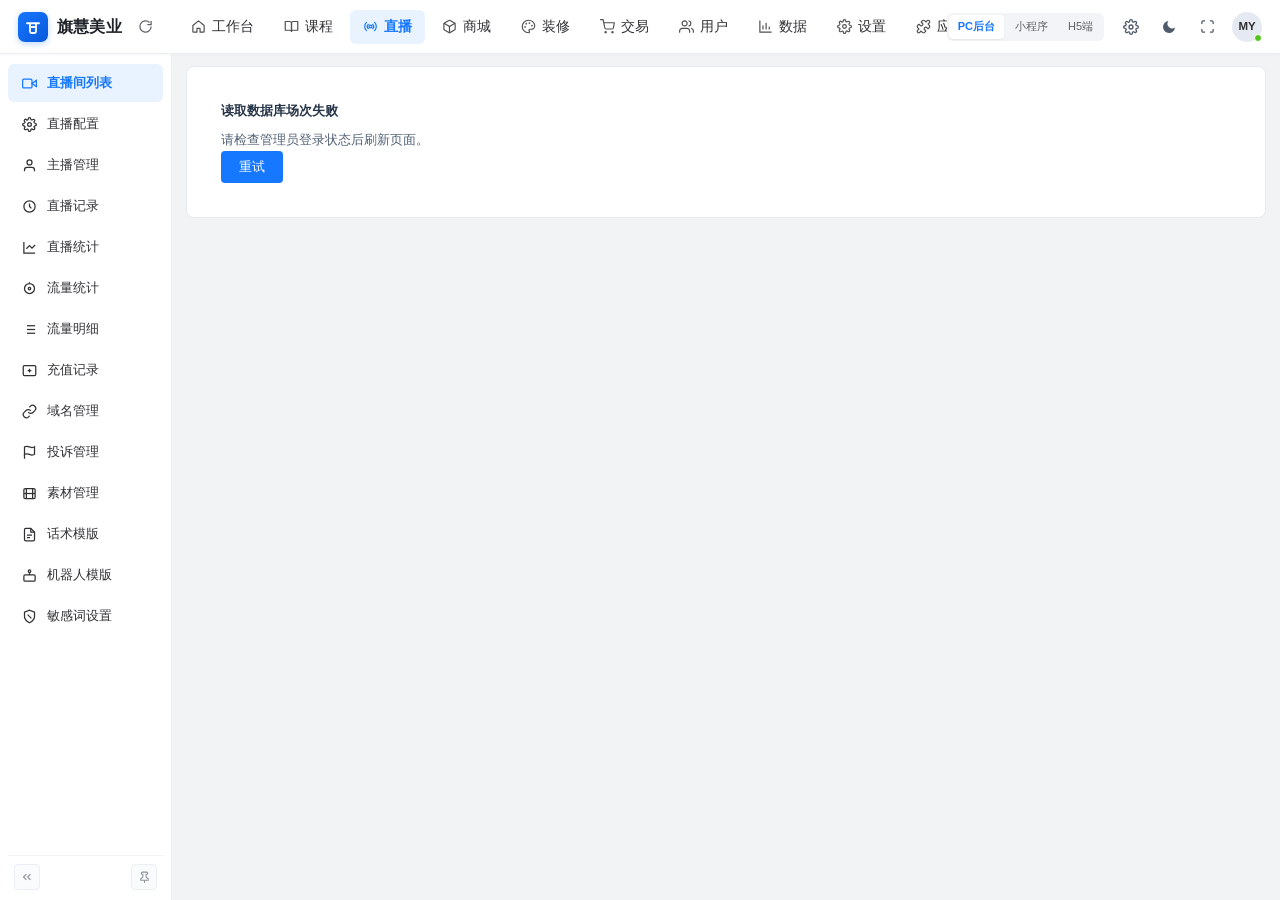
==== commit 43655023: "Connect live room media, sharing and robot comments; add scrollable mini-program chat" ====
--- a/src/main/resources/static/index.html
+++ b/src/main/resources/static/index.html
@@ -1,3 +1 @@
-<!doctype html><html lang="zh-CN"><head><meta charset="utf-8"><meta name="viewport" content="width=device-width, initial-scale=1"><title>旗慧美业 · 直播管理与中控工作台</title><link rel="stylesheet" href="style.css?v=20261028-v2"><link rel="stylesheet" href="flows.css?v=20261028-v2"><link rel="stylesheet" href="live-room.css?v=20261028-v2"><link rel="stylesheet" href="feed-playback.css?v=20261028-v2"><link rel="stylesheet" href="live-operations.css?v=20261028-v2"></head><body><header class="platform-bar"><div class="brand"><span class="brand-mark">播</span><b>美业直播</b><span class="workspace-name">直播工作台</span></div><div class="surface-tabs" role="tablist" aria-label="体验端切换"><button data-surface="pc" onclick="switchSurface('pc')">PC 直播后台</button><button data-surface="mini" onclick="switchSurface('mini')">小程序观看端</button><button data-surface="h5" onclick="switchSurface('h5')">H5 观看端</button><button data-surface="capture" onclick="switchSurface('capture')">手机录制APP</button></div><span class="prototype">交互原型 V2.2.9 · 业务模拟</span></header><div id="app"></div><dialog id="dialog"></dialog><div id="toast" role="status" aria-live="polite"></div><script src="app.js?v=20261028-v2"></script><script src="flows.js?v=20261028-v2"></script><script src="live-room.js?v=20261028-v2"></script><script src="live-operations.js?v=20261102-real-share-v1"></script></body></html>
-
-
+<!doctype html><html lang="zh-CN"><head><meta charset="utf-8"><meta name="viewport" content="width=device-width, initial-scale=1"><title>直播间列表 - 旗慧美业</title><link rel="stylesheet" href="style.css?v=20261108-room-selector-contrast-v1"><link rel="stylesheet" href="flows.css?v=20261108-cos-playback-v2"><link rel="stylesheet" href="live-room.css?v=20261108-cos-playback-v2"><link rel="stylesheet" href="feed-playback.css?v=20261108-cos-playback-v2"><link rel="stylesheet" href="live-operations.css?v=20261108-cos-playback-v2"></head><body><header class="platform-bar"><div class="brand"><span class="brand-mark">播</span><b>美业直播</b><span class="workspace-name">直播工作台</span></div><div class="surface-tabs" role="tablist" aria-label="体验端切换"><button data-surface="pc" onclick="switchSurface('pc')">PC 直播后台</button><button data-surface="mini" onclick="switchSurface('mini')">小程序观看端</button><button data-surface="h5" onclick="switchSurface('h5')">H5 观看端</button><button data-surface="capture" onclick="switchSurface('capture')">手机录制APP</button></div><span class="prototype">交互原型 V2.2.9 · 业务模拟</span></header><div id="app"></div><dialog id="dialog"></dialog><div id="toast" role="status" aria-live="polite"></div><script src="app.js?v=20261108-cos-playback-v2"></script><script src="flows.js?v=20261108-cos-playback-v2"></script><script src="live-room.js?v=20261108-cos-playback-v2"></script><script src="live-operations.js?v=20261108-cos-playback-v2"></script></body></html>
--- a/src/main/resources/static/style.css
+++ b/src/main/resources/static/style.css
@@ -1,4 +1,5 @@
 :root{--blue:#3678ee;--ink:#252f40;--muted:#86909f;--bg:#f3f5f8;--border:#e9edf3;--pink:#f3447b;--red:#ff4360}*{box-sizing:border-box}body{margin:0;color:var(--ink);background:var(--bg);font:13px/1.6 'Segoe UI','Microsoft YaHei',sans-serif}button,input,select,textarea{font:inherit}button{cursor:pointer;border:1px solid #dce2eb;background:#fff;border-radius:5px;color:var(--ink);padding:8px 14px;min-height:36px;transition:background .15s}button:hover{background:#f3f7ff;border-color:#89adf0}button:focus-visible,input:focus-visible,select:focus-visible,textarea:focus-visible{outline:3px solid #90b6ff;outline-offset:2px}button:disabled{opacity:.45;cursor:not-allowed}.primary{background:var(--blue);border-color:var(--blue);color:#fff}.primary:hover{background:#2669db;color:#fff}.danger{color:#de4a56}.pinkbtn{color:white;background:var(--pink);border-color:var(--pink);border-radius:22px}.pinkbtn:hover{background:#de356d;color:white}.small{font-size:12px;min-height:29px;padding:4px 10px}.link{background:none;border:0;color:var(--blue);min-height:28px;padding:0}.platform-bar{height:64px;display:flex;align-items:center;justify-content:space-between;background:white;padding:0 24px;border-bottom:1px solid var(--border);gap:16px;position:sticky;top:0;z-index:20}.brand{display:flex;align-items:center;gap:10px;font-size:18px;white-space:nowrap}.brand-mark{background:var(--blue);color:white;display:grid;place-items:center;height:34px;width:34px;border-radius:9px;font-size:20px;font-weight:600}.workspace-name{font-size:12px;color:var(--muted);border-left:1px solid #ddd;padding-left:14px;margin-left:6px}.surface-tabs{display:flex;gap:4px;background:#f4f6fa;padding:4px;border-radius:7px}.surface-tabs button{border:0;background:none;color:#67758a;white-space:nowrap;min-height:32px;padding:5px 14px}.surface-tabs button.active{color:var(--blue);background:#fff;box-shadow:0 1px 5px #1d355014}.prototype{font-size:11px;color:#8b7756;background:#fff8e9;padding:4px 8px;border-radius:4px;white-space:nowrap}.layout{display:grid;grid-template-columns:190px 1fr;min-height:calc(100vh - 64px)}.sidebar{background:#fff;border-right:1px solid var(--border);padding:20px 12px;position:sticky;top:64px;height:calc(100vh - 64px);overflow:auto}.shop-select{padding:10px;background:#f5f7fa;border-radius:6px;margin:0 4px 16px}.shop-select strong{display:block;font-size:13px}.shop-select span{font-size:11px;color:var(--muted)}.nav-label{font-size:11px;color:#a1a9b6;padding:16px 13px 4px;letter-spacing:1px}.nav-item{width:100%;text-align:left;border:0;background:none;padding:10px 14px;margin:1px 0;color:#5c697e;min-height:40px;display:flex;align-items:center;gap:11px}.nav-item.active{background:#edf4ff;color:var(--blue);font-weight:600}.nav-item svg,.quick svg{width:19px;height:19px;flex-shrink:0}.main{padding:22px 28px;min-width:0}.breadcrumb{display:flex;justify-content:space-between;color:#8a94a3;font-size:12px;margin-bottom:17px}.title-row{display:flex;justify-content:space-between;align-items:center;margin-bottom:20px;gap:16px}.title-row h1{font-size:21px;font-weight:600;margin:0}.title-row p{margin:4px 0 0;color:var(--muted);font-size:12px}.actions{display:flex;align-items:center;gap:8px;flex-wrap:wrap}.card{background:#fff;border:1px solid var(--border);border-radius:7px;padding:20px;margin-bottom:18px}.card-title{display:flex;align-items:center;justify-content:space-between;gap:10px;margin-bottom:18px}h2{font-size:15px;font-weight:600;margin:0}h3{font-size:14px;font-weight:600;margin:0}p{margin:6px 0}.muted{color:var(--muted)}.notice{background:#f0f6ff;border:1px solid #dfebff;color:#53729c;padding:10px 14px;border-radius:5px;font-size:12px;margin-bottom:18px}.metrics{display:grid;grid-template-columns:repeat(4,1fr);gap:14px;margin-bottom:18px}.metric{background:white;border:1px solid var(--border);border-radius:6px;padding:18px 20px}.metric-head{display:flex;justify-content:space-between;color:#7f8b9c;font-size:12px}.metric strong{font-size:27px;font-weight:500;display:block;margin:7px 0 5px;color:#253753}.metric small{font-size:11px;color:#94a1b2}.delta{color:#22a984!important}.home-grid{display:grid;grid-template-columns:minmax(0,1fr) 330px;gap:18px}.quick-grid{display:grid;grid-template-columns:repeat(8,1fr);gap:12px}.quick{border:0;display:flex;flex-direction:column;align-items:center;gap:9px;background:none;font-size:12px;min-width:0;padding:5px}.quick-icon{background:#edf4ff;color:var(--blue);padding:11px;border-radius:10px;height:44px;width:44px;display:grid;place-items:center}.quick:nth-child(3n+2) .quick-icon{background:#eaf9f4;color:#29a88a}.quick:nth-child(3n) .quick-icon{background:#fff1eb;color:#ef8154}.chart{height:170px;width:100%;margin:12px 0}.chart svg{width:100%;height:100%}.chart-labels{display:flex;justify-content:space-between;color:var(--muted);font-size:10px}.summary-row{display:flex;justify-content:space-between;border-bottom:1px solid var(--border);padding:12px 0}.summary-row:last-child{border:0}.summary-row b{font-size:14px}.badge{display:inline-block;background:#eef4ff;color:#4778c4;font-size:11px;border-radius:4px;padding:3px 8px;white-space:nowrap}.badge.live{background:#fff0f0;color:#eb5c66}.badge.ok{background:#eaf8f0;color:#2d9d70}.badge.wait{background:#fff6e9;color:#bc8539}.badge.gray{background:#f0f2f5;color:#8c97a6}.tabs{display:flex;gap:22px;border-bottom:1px solid var(--border);margin-bottom:20px;overflow:auto}.tabs button{border:0;border-bottom:2px solid transparent;border-radius:0;white-space:nowrap;background:none;padding:10px 4px;color:#7c899c}.tabs button.active{border-color:var(--blue);color:var(--blue)}.toolbar{display:flex;gap:12px;align-items:center;margin-bottom:18px;flex-wrap:wrap}.toolbar input{max-width:280px}.toolbar select{max-width:150px}input,select,textarea{width:100%;min-height:38px;border:1px solid #dce2eb;border-radius:5px;padding:8px 11px;background:white;color:var(--ink)}textarea{resize:vertical}.table-scroll{overflow:auto}table{border-collapse:collapse;width:100%;text-align:left;white-space:nowrap}th{background:#f7f9fc;font-weight:400;color:#7e8a9d;font-size:12px}th,td{padding:13px 12px;border-bottom:1px solid var(--border)}td .secondary{display:block;color:#8a95a6;font-size:11px;max-width:260px;overflow:hidden;text-overflow:ellipsis}.product-cell{display:flex;align-items:center;gap:10px}.thumb{width:46px;height:46px;border-radius:4px;object-fit:cover}.data-foot{display:flex;justify-content:space-between;color:var(--muted);font-size:12px;margin-top:17px}.empty{text-align:center;color:var(--muted);padding:40px}.split{display:grid;grid-template-columns:1fr 1fr;gap:18px}.modules{display:grid;grid-template-columns:repeat(4,1fr);gap:16px}.module{background:white;border:1px solid var(--border);border-radius:7px;padding:20px}.module .quick-icon{margin-bottom:12px}.module p{color:var(--muted);font-size:12px;min-height:40px;margin:6px 0 16px}.module .source{font-size:10px;color:#a4adba}.form-grid{display:grid;grid-template-columns:1fr 1fr;gap:16px}.field{margin:13px 0}.field label{display:block;color:#58677e;font-size:12px;margin-bottom:6px}.check{display:flex;align-items:center;gap:8px}.check input{width:17px;height:17px;min-height:0}.form-help{font-size:11px;color:#8a97a8;margin-top:6px}.inset{background:#f7f9fc;border:1px solid var(--border);border-radius:5px;padding:15px}.steps{display:flex;gap:10px;margin-bottom:20px}.step{flex:1;background:#f4f7fc;padding:15px;border-radius:6px;font-size:12px}.step b{display:block;color:var(--blue);margin-bottom:5px}.live-control{display:grid;grid-template-columns:330px 1fr;gap:18px}.control-video{position:relative;height:450px;border-radius:8px;overflow:hidden;background:#15191f}.control-video img{width:100%;height:100%;object-fit:cover;object-position:center 42%}.control-video .badge{position:absolute;top:16px;left:16px}.control-data{display:grid;grid-template-columns:repeat(4,1fr);gap:8px}.control-data div{padding:13px;background:#f8fafc;border-radius:4px;color:var(--muted);font-size:11px}.control-data b{font-size:22px;color:#2b3b56;display:block}.control-tools{display:grid;grid-template-columns:repeat(3,1fr);gap:12px}.control-tools button{text-align:left;background:#eef4ff;border:0;padding:13px;color:#3468b1}.control-tools small{display:block;font-size:10px;color:#8096b8}.row{display:flex;align-items:center;gap:12px;padding:12px 0;border-bottom:1px solid var(--border)}.grow{flex:1;min-width:0}.progress{height:7px;background:#e7edf7;border-radius:10px;overflow:hidden;margin:14px 0}.progress i{display:block;background:var(--blue);height:100%;transition:width .3s}.qr{display:grid;place-items:center;width:160px;height:160px;border:12px solid white;background:repeating-conic-gradient(#17202d 0 25%,#fff 0 50%) 0/16px 16px;box-shadow:0 0 0 1px #e2e7ee;margin:22px auto}.qr span{padding:8px;background:white;border:4px solid #253753}.big-time{font-size:45px;text-align:center;font-weight:300;margin:22px}.dialog-foot{display:flex;gap:10px;justify-content:flex-end;margin-top:22px;border-top:1px solid var(--border);padding-top:18px}dialog{color:var(--ink);border:0;border-radius:10px;padding:24px;width:calc(100% - 30px);max-width:650px;box-shadow:0 20px 90px #13284940;max-height:90vh;overflow:auto}dialog::backdrop{background:#14223670}.dialog-head{display:flex;justify-content:space-between;align-items:center;gap:12px;margin-bottom:17px}.dialog-head h2{font-size:18px}.dialog-head button{border:0;background:none;font-size:22px;padding:0 8px}.dialog-info{background:#fff9ed;color:#998154;border:1px solid #f5e8cf;padding:10px 12px;border-radius:5px;font-size:11px;margin:13px 0}#toast{position:fixed;bottom:25px;left:50%;transform:translateX(-50%);background:#263b5b;color:white;border-radius:7px;padding:12px 20px;z-index:100;display:none;max-width:90vw}.preview-layout{display:grid;grid-template-columns:minmax(260px,1fr) 420px minmax(260px,1fr);gap:38px;max-width:1300px;margin:auto;padding:30px 24px;align-items:start}.preview-info{padding-top:25px}.preview-info h1{font-size:24px;margin:0 0 12px}.preview-info p{color:#8793a5;font-size:13px}.preview-info h2{margin-top:30px}.preview-menu{display:grid;grid-template-columns:1fr 1fr;gap:10px;margin-top:18px}.preview-menu button{text-align:left;font-size:12px;background:white}.phone{border:7px solid #222734;border-radius:38px;background:#fff;box-shadow:0 18px 70px #1830571f;overflow:hidden;width:100%;max-width:420px;margin:auto}.screen{height:790px;position:relative;background:#f5f5f7;overflow:hidden;display:flex;flex-direction:column;color:#292735;font-size:12px}.statusbar{height:31px;display:flex;justify-content:space-between;align-items:center;padding:0 24px;background:#fff;font-size:11px;flex-shrink:0}.mini-top{display:flex;justify-content:space-between;align-items:center;padding:10px 16px;background:white;min-height:46px;flex-shrink:0;font-size:14px;font-weight:600}.capsule{border:1px solid #dfe1e6;border-radius:20px;padding:3px 10px;font-size:15px;letter-spacing:2px}.mini-body{flex:1;overflow:auto;padding-bottom:8px;scrollbar-width:none}.mini-body::-webkit-scrollbar{display:none}.mini-bottom{height:58px;display:flex;justify-content:space-around;align-items:center;background:#fff;border-top:1px solid #eee;flex-shrink:0;z-index:3}.mini-bottom button{border:0;background:none;font-size:10px;min-width:50px;min-height:42px;display:flex;flex-direction:column;align-items:center;gap:2px;padding:2px;color:#8b8894}.mini-bottom button.active{color:var(--pink)}.mini-bottom svg{width:21px;height:21px}.mini-hero-wrap{background:linear-gradient(120deg,#ff4260,#f14499);padding:8px 12px 35px}.mini-search{display:flex;gap:10px;align-items:center;margin-bottom:12px}.mini-search input{border:0;border-radius:25px;min-height:32px;padding:6px 14px;font-size:11px}.mini-search button{border:0;background:transparent;color:white;padding:0;min-height:30px}.mini-banner{height:152px;position:relative;background:#f3d1d9 url('assets/beauty-products.png') center/cover;border-radius:7px;overflow:hidden;padding:18px 16px}.mini-banner .campaign-label{font-size:10px;color:#a34461;border:1px solid #c997a8;padding:2px 7px;border-radius:3px;width:fit-content}.mini-banner h2{font-size:25px;line-height:1.25;color:#7f2548;margin:8px 0 6px;width:190px;font-weight:800}.mini-banner p{font-size:10px;color:#9b526a}.mini-shortcuts{margin:-24px 12px 10px;position:relative;display:grid;grid-template-columns:repeat(5,1fr);gap:12px 3px;padding:15px 4px;background:white;border-radius:9px;box-shadow:0 4px 14px #883e6f06}.mini-shortcut{border:0;display:flex;align-items:center;flex-direction:column;font-size:10px;background:none;padding:0;gap:6px;min-width:0}.mini-shortcut i{font-style:normal;background:#fff0f5;color:#ed4b7d;display:grid;place-items:center;width:37px;height:37px;border-radius:50%}.mini-shortcut svg{width:19px;height:19px}.mini-shortcut:nth-child(2n) i{color:#936ed4;background:#f4effe}.mini-shortcut:nth-child(3n) i{color:#ee9a40;background:#fff6e8}.mini-news{background:white;padding:10px 12px;margin:0 12px 10px;border-radius:7px;display:flex;gap:9px;align-items:center;font-size:10px}.mini-news strong{font-style:italic;font-size:12px;white-space:nowrap}.mini-news strong em{color:var(--pink)}.mini-news span{overflow:hidden;white-space:nowrap;text-overflow:ellipsis}.mini-section{background:white;margin:10px 12px;padding:13px;border-radius:8px}.mini-section-head{display:flex;justify-content:space-between;align-items:center;margin-bottom:10px}.mini-section-head h2{font-size:14px}.mini-section-head button{border:0;background:none;color:#999;font-size:10px;padding:0;min-height:24px}.coupon-row{display:flex;gap:8px}.coupon{flex:1;background:#fff0f4;color:#c23765;display:flex;align-items:center;border-radius:5px;padding:10px;gap:5px}.coupon strong{font-size:23px;font-weight:600}.coupon small{font-size:9px;display:block}.coupon button{margin-left:auto;border:0;background:var(--pink);color:white;padding:5px;min-height:34px;max-width:33px;font-size:9px;border-radius:3px}.mini-live-card{display:flex;gap:11px;align-items:center}.mini-live-thumb{width:97px;height:80px;border-radius:6px;position:relative;overflow:hidden}.mini-live-thumb img{width:100%;height:100%;object-fit:cover;object-position:center 38%}.mini-live-thumb span{position:absolute;bottom:0;left:0;right:0;background:#f3436acc;color:white;font-size:9px;padding:2px 6px}.mini-live-card h3{font-size:12px;line-height:1.5}.mini-live-card p{color:#999;font-size:10px}.mini-live-card button{font-size:10px;padding:4px 10px;min-height:29px}.mini-products{display:grid;grid-template-columns:1fr 1fr;gap:10px;padding:0 12px}.mini-product{border:0;padding:0;background:white;overflow:hidden;border-radius:7px;text-align:left;min-width:0}.product-picture{height:150px;background:#f6e8eb;overflow:hidden}.product-picture img{height:100%;width:100%;object-fit:cover;object-position:78% center}.mini-product:nth-child(2n) .product-picture img{object-position:98% center;transform:scale(1.14)}.mini-product-info{padding:9px}.mini-product h3{font-size:11px;font-weight:500;min-height:33px;line-height:1.45}.tag{display:inline-block;background:#fff0f4;color:#ed5685;font-size:9px;padding:1px 4px;border-radius:2px}.money{color:var(--pink);font-size:17px;font-weight:600}.money small{font-size:11px;font-weight:400}.old-price{font-size:10px;color:#aba5ae;text-decoration:line-through;margin-left:4px}.sold{font-size:9px;color:#aaa;float:right;padding-top:5px}.mini-category{display:grid;grid-template-columns:82px 1fr;min-height:100%}.category-menu{background:#f4f4f6;padding-top:10px}.category-menu button{width:100%;border:0;border-radius:0;background:none;text-align:center;font-size:11px;padding:15px 3px}.category-menu button.active{background:white;color:var(--pink);border-left:3px solid var(--pink)}.category-content{padding:12px;background:white}.category-content .mini-products{padding:0;gap:7px}.category-content .product-picture{height:115px}.mini-card{background:white;border-radius:8px;padding:14px;margin:10px 12px}.mini-card .row{border-color:#f0edf1;font-size:11px}.mini-card input,.mini-card select,.mini-card textarea{font-size:12px}.mini-empty{padding:65px 18px;text-align:center;color:#a19ba5}.mini-cart-row{display:flex;gap:9px;align-items:center;padding:14px 0;border-bottom:1px solid #f1edf1}.mini-cart-row img{width:70px;height:70px;object-fit:cover;border-radius:5px}.qty{display:flex;gap:3px;align-items:center;justify-content:flex-end}.qty button{width:25px;min-height:25px;padding:1px;border-color:#eee}.qty span{padding:0 6px}.mini-checkout{display:flex;align-items:center;gap:12px;padding:12px;background:white;border-top:1px solid #eee;flex-shrink:0}.mini-checkout button{margin-left:auto;font-size:12px;padding:7px 24px}.mini-user{background:linear-gradient(125deg,#ff4769,#f04b95);color:white;padding:25px 20px 22px}.mini-user .user-top{display:flex;align-items:center;gap:12px}.user-avatar{width:53px;height:53px;border-radius:50%;background:#ffffff40;display:grid;place-items:center;font-size:24px;border:2px solid #ffffff60}.mini-user h2{font-size:17px}.mini-user p{font-size:10px;opacity:.8}.user-stat{display:flex;justify-content:space-around;text-align:center;margin-top:20px}.user-stat b{display:block;font-size:19px}.user-stat small{font-size:10px}.order-icons{display:flex;justify-content:space-around}.order-icons button{background:none;border:0;font-size:10px;padding:8px 2px;color:#716675;display:flex;flex-direction:column;align-items:center;gap:5px}.order-icons svg{width:23px;height:23px}.mini-list-button{width:100%;border:0;border-bottom:1px solid #f2eff3;border-radius:0;background:white;display:flex;justify-content:space-between;align-items:center;padding:13px 3px;font-size:12px}.mini-list-button span{color:#bbb}.mini-product-detail{height:275px;position:relative;overflow:hidden}.mini-product-detail img{width:100%;height:100%;object-fit:cover;object-position:78% center}.product-caption{color:#938992;font-size:9px;position:absolute;bottom:7px;right:10px;background:#ffffffa0;padding:2px 5px}.product-buybar{display:flex;gap:8px;padding:12px;background:white;border-top:1px solid #eee}.product-buybar button{flex:1;font-size:12px}.mini-live{position:relative;height:100%;background:#101010;color:white;overflow:hidden}.mini-live-image{width:100%;height:100%;object-fit:cover;object-position:center 42%}.live-top{position:absolute;top:15px;left:12px;right:12px;display:flex;justify-content:space-between;align-items:center;gap:6px;z-index:2}.live-brand{background:#0005;border-radius:25px;padding:7px 10px;font-size:10px;display:flex;gap:8px;align-items:center}.live-brand b{font-size:11px}.live-avatar{background:white;color:#ee547b;width:31px;height:31px;border-radius:50%;display:grid;place-items:center}.live-top button{color:white;background:#0004;border:0;padding:3px 7px;font-size:11px;min-height:28px;border-radius:20px}.live-counter{position:absolute;top:68px;left:12px;background:#0004;border-radius:13px;padding:4px 9px;font-size:10px}.live-mode{position:absolute;top:68px;right:12px;background:#f244729e;border-radius:4px;font-size:10px;padding:3px 7px}.live-tools{position:absolute;top:110px;right:11px;display:flex;flex-direction:column;gap:12px}.live-tools button{display:flex;flex-direction:column;align-items:center;justify-content:center;color:white;border:0;background:#0003;border-radius:9px;width:41px;height:45px;font-size:9px;padding:0;gap:3px}.live-tools svg{width:22px;height:22px}.live-shade{position:absolute;inset:50% 0 0;background:linear-gradient(transparent,#000b);pointer-events:none}.live-comments{position:absolute;bottom:138px;left:11px;right:65px;max-height:190px;overflow:auto;scrollbar-width:none}.live-bubble{background:#0005;border-radius:5px;width:fit-content;max-width:100%;margin:5px 0;padding:5px 8px;font-size:11px;line-height:1.55}.live-bubble b{color:#ffdc98}.live-product{position:absolute;bottom:58px;left:11px;right:11px;background:#fff;border-radius:7px;padding:8px;color:#222;display:flex;gap:8px;align-items:center;font-size:10px}.live-product img{width:49px;height:49px;object-fit:cover;border-radius:4px}.live-product strong{font-size:12px}.live-product button{font-size:10px;min-height:28px;padding:3px 10px}.live-footer{position:absolute;bottom:0;left:0;right:0;background:#0009;display:flex;gap:7px;padding:10px;color:white;align-items:center;height:57px}.live-footer input{font-size:11px;background:#ffffff20;color:white;border:0;border-radius:20px;min-height:33px;width:100%;padding:5px 11px}.live-footer input::placeholder{color:#ccc}.live-footer button{border:0;background:none;color:white;padding:0;min-height:30px;font-size:11px}.live-footer svg{width:24px;height:24px}.live-footer .shopping{background:#ef3357;border-radius:7px;min-width:35px;min-height:35px;padding:5px}.sheet{position:absolute;bottom:0;left:0;right:0;background:#fff;color:#282635;border-radius:17px 17px 0 0;padding:17px;z-index:10;max-height:82%;overflow:auto;box-shadow:0 -20px 100px #0005}.sheet-head{display:flex;justify-content:space-between;align-items:center;margin-bottom:13px}.sheet-head h2{font-size:15px}.sheet-head button{background:none;border:0;padding:0 6px;min-height:25px;font-size:20px}.sheet .mini-card{margin:8px 0;background:#f8f6f8}.sheet label{font-size:11px}.reward-tiles{display:grid;grid-template-columns:repeat(3,1fr);gap:7px;margin:16px 0}.reward-tiles span{display:grid;place-items:center;padding:18px 3px;background:#fff5e9;border-radius:7px;font-size:11px;border:1px solid #f3e0c4}.reward-tiles span.active{background:#ffe3b3;border-color:#f39b40}.record-phone{padding:18px;background:#f6f8fc;height:100%}.record-camera{height:290px;background:#e6ecf5;position:relative;border-radius:9px;overflow:hidden}.record-camera img{width:100%;height:100%;object-fit:cover;object-position:center 40%}.record-camera span{position:absolute;top:10px;left:10px}.record-phone .small-note{font-size:10px;color:#8c97a7;margin-top:10px}.coverage-count{font-size:42px;color:var(--blue);font-weight:600}.source-col{max-width:260px;white-space:normal;font-size:12px}.support-grid{display:grid;grid-template-columns:repeat(3,1fr);gap:15px}.support-item{border:1px solid var(--border);padding:18px;border-radius:5px}.support-item h3{margin-bottom:7px}.support-item p{font-size:12px;color:var(--muted)}.template-options{display:flex;gap:10px;margin:12px 0}.template-option{padding:16px;border:1px solid var(--border);border-radius:6px;flex:1}.template-option.active{border-color:var(--blue);background:#eef5ff}.chart-pair{display:grid;grid-template-columns:1fr 1fr;gap:18px}.receipt{font-family:monospace;border:1px dashed #bcc6d2;padding:20px;max-width:300px;margin:20px auto;background:white}.receipt hr{border:0;border-top:1px dashed #b9c2cf}.source-pill{color:#8c97a7;font-size:10px;margin-left:8px}.mini-back{background:none;border:0;padding:0 5px;min-height:28px;font-size:19px}.shop-admin-preview{display:grid;grid-template-columns:minmax(0,1fr) 350px;gap:24px}.version-note{font-size:11px;color:#8c97a7}.mini-timer{background:#ffeff4;color:#cc376a;padding:12px;margin:10px 12px;border-radius:6px;display:flex;justify-content:space-between}.mini-promo-title{background:linear-gradient(120deg,#ff4767,#fb71ab);color:white;padding:24px 18px}.mini-promo-title h2{font-size:23px}.mini-promo-title p{font-size:11px;opacity:.8}.mini-chip-row{display:flex;gap:8px;overflow:auto;padding:10px 12px;background:white}.mini-chip-row button{border:0;background:#f4f1f5;font-size:11px;padding:5px 12px;min-height:28px;white-space:nowrap;border-radius:20px}.mini-chip-row button.active{background:#ffebf1;color:var(--pink)}@media(min-width:1700px){.main{max-width:1600px;width:100%;margin:auto}}@media(max-width:1250px){.workspace-name{display:none}.home-grid{grid-template-columns:1fr}.modules{grid-template-columns:repeat(3,1fr)}.preview-layout{grid-template-columns:1fr 410px;gap:24px}.preview-right{display:none}.quick-grid{grid-template-columns:repeat(4,1fr)}.live-control{grid-template-columns:290px 1fr}.control-data{grid-template-columns:repeat(2,1fr)}}@media(max-width:850px){.platform-bar{padding:8px 12px;height:auto;flex-wrap:wrap;gap:8px}.brand{font-size:16px}.prototype{font-size:9px}.surface-tabs{order:3;width:100%;justify-content:space-around}.surface-tabs button{font-size:11px;padding:5px 10px}.layout{grid-template-columns:150px 1fr}.sidebar{top:101px;padding:12px 5px;height:calc(100vh - 101px)}.nav-item{padding:10px 8px;font-size:11px;gap:7px}.main{padding:18px 15px}.modules{grid-template-columns:1fr 1fr}.metrics{grid-template-columns:1fr 1fr}.split,.chart-pair,.live-control{grid-template-columns:1fr}.preview-layout{display:block;padding:18px 10px}.preview-info{padding:0 10px 18px}.preview-info h1{font-size:18px}.preview-info .preview-menu,.preview-info h2,.preview-info .detail-copy{display:none}.control-video{max-width:330px;margin:auto;width:100%}.shop-admin-preview{grid-template-columns:1fr}.support-grid{grid-template-columns:1fr 1fr}}@media(max-width:550px){.layout{display:block}.sidebar{position:static;height:auto;padding:6px;background:white;overflow:visible}.shop-select,.nav-label{display:none}.sidebar nav{display:flex;overflow:auto}.nav-item{white-space:nowrap;flex:0 0 auto;width:auto;margin:0}.nav-item svg{display:none}.title-row{align-items:flex-start}.title-row h1{font-size:18px}.title-row p{font-size:11px}.title-row .actions{justify-content:flex-end}.title-row button{font-size:11px;padding:7px}.card{padding:14px}.quick-grid{gap:8px}.quick{font-size:10px}.modules{gap:10px}.module{padding:14px}.module p{font-size:11px}.steps{flex-direction:column}.control-tools{grid-template-columns:1fr 1fr}.form-grid{grid-template-columns:1fr;gap:0}.phone{border:0;border-radius:18px;box-shadow:0 8px 30px #1e355a10}.screen{height:790px}.preview-layout{padding:12px}.support-grid{grid-template-columns:1fr}.platform-bar .brand-mark{width:27px;height:27px;font-size:16px}.workspace-name{display:none}.metrics{gap:8px}.metric{padding:14px}.metric strong{font-size:23px}}
 :root{--studio:#141d2c}.studio-layout{display:grid;grid-template-columns:minmax(0,1fr) 310px;gap:18px}.studio-stage{position:relative;height:440px;background:#10151f;border-radius:7px;overflow:hidden}.studio-stage img{display:block;height:100%;width:100%;object-fit:contain}.studio-stage .stage-label{position:absolute;top:15px;left:15px;background:#ffffff18;backdrop-filter:blur(8px);color:#fff;padding:5px 9px;border-radius:4px;font-size:11px}.studio-stage .stage-bottom{position:absolute;bottom:0;left:0;right:0;background:linear-gradient(transparent,#000c);color:#fff;padding:34px 18px 15px;display:flex;justify-content:space-between}.stage-bottom b{font-size:14px}.stage-bottom p{font-size:11px;color:#bfc8d4}.studio-controls{display:flex;justify-content:space-between;align-items:center;gap:10px;background:white;padding:16px;border:1px solid var(--border);border-radius:0 0 7px 7px}.studio-tabs{display:flex;gap:8px}.studio-tabs button{border:0;background:#f2f5fa}.studio-tabs button.active{background:#eaf2ff;color:var(--blue)}.studio-metrics{display:grid;grid-template-columns:repeat(4,1fr);gap:15px;margin:16px 0}.studio-metrics div{padding:14px 18px;background:white;border:1px solid var(--border);border-radius:6px;font-size:11px;color:var(--muted)}.studio-metrics strong{display:block;font-size:23px;color:var(--ink);font-weight:500}.studio-chat{height:200px;overflow:auto;border-top:1px solid var(--border);border-bottom:1px solid var(--border);padding:9px 0;margin:12px 0}.studio-chat p{font-size:12px;margin:10px 0}.studio-chat b{color:#6386bd}.record-strip{display:flex;align-items:center;gap:12px;background:#f1f7ff;padding:13px;border:1px solid #ddeaff;border-radius:6px;margin-bottom:16px}.record-strip .grow b{font-size:12px}.record-strip .grow p{font-size:10px;color:#8096b1}.record-strip .quick-icon{padding:8px;width:34px;height:34px}.core-choices{display:grid;grid-template-columns:repeat(3,1fr);gap:12px;margin-bottom:18px}.core-choice{display:flex;align-items:center;gap:12px;padding:15px 18px;background:white;border:1px solid var(--border);border-radius:6px;text-align:left}.core-choice strong{display:block;font-size:14px}.core-choice small{display:block;color:var(--muted);font-size:11px}.core-choice.active{border-color:#92b4ef;background:#f5f9ff}.studio-aux{display:grid;grid-template-columns:repeat(6,1fr);gap:10px}.studio-aux button{background:white;border:1px solid var(--border);font-size:11px;display:flex;align-items:center;justify-content:center;gap:5px}.studio-aux svg{width:16px;height:16px}.stage-player-tools{position:absolute;right:14px;top:14px;display:flex;gap:6px}.stage-player-tools button{background:#ffffff18;color:#ddd;border:1px solid #ffffff20;font-size:10px;min-height:28px;padding:3px 8px}.live-list-cover{position:relative;height:190px;overflow:hidden;background:#17202a}.live-list-cover img{width:100%;height:100%;object-fit:cover;object-position:center 38%}.live-list-cover span{position:absolute;left:12px;top:12px}.mini-live-list .mini-card{padding:0;overflow:hidden}.live-list-info{padding:13px}.live-list-info h3{font-size:13px}.live-list-info p{font-size:10px;color:#9a95a1}.mini-video-player{height:220px;background:#111;width:100%;object-fit:contain}.mini-watch-title{padding:15px;background:white}.mini-watch-title h2{font-size:15px}.mini-watch-title p{font-size:11px;color:#9b95a0}.capture-controls{display:flex;gap:8px;margin-top:18px}.capture-controls button{flex:1}.capture-status{display:flex;justify-content:space-between;margin:16px 0;font-size:11px}.status-dot{display:inline-block;width:7px;height:7px;border-radius:50%;background:#33b186;margin-right:6px}.recording-dot{background:#f3516d;animation:blink 1.2s infinite}@keyframes blink{50%{opacity:.35}}@media(max-width:1150px){.studio-layout{grid-template-columns:1fr}.studio-side{display:grid;grid-template-columns:1fr 1fr;gap:15px}.studio-aux{grid-template-columns:repeat(3,1fr)}}@media(max-width:650px){.core-choices{gap:6px}.core-choice{padding:10px;display:block}.core-choice .quick-icon{display:none}.core-choice strong{font-size:12px}.core-choice small{font-size:10px}.studio-side{display:block}.studio-stage{height:390px}.studio-controls{flex-wrap:wrap}.studio-metrics{grid-template-columns:1fr 1fr;gap:8px}.studio-aux{grid-template-columns:repeat(3,1fr)}.record-strip{flex-wrap:wrap}}
 .screen .live-footer input{flex:1;min-width:0;width:auto}.live-footer button{flex-shrink:0;white-space:nowrap}.studio-side .toolbar{flex-wrap:nowrap}.studio-side .toolbar input{flex:1;width:auto!important}.studio-side .toolbar button{flex-shrink:0}
+.preview-info .preview-menu button.primary{background:var(--blue);border-color:var(--blue);color:#fff}
 
--- a/src/main/resources/static/live-operations.css
+++ b/src/main/resources/static/live-operations.css
@@ -411,6 +411,27 @@
   height: 100%;
   object-fit: cover;
   background: #000;
+}
+
+.lcc-video-box .lcc-no-video {
+  width: 100%;
+  height: 100%;
+  display: grid;
+  place-items: center;
+  padding: 24px;
+  color: #e2e8f0;
+  background: #111827;
+  text-align: center;
+}
+
+.server-playback-pending {
+  display: grid;
+  place-items: center;
+  padding: 24px;
+  color: #fff;
+  background: #111827;
+  text-align: center;
+  font-size: 13px;
 }
 
 .lcc-video-tag {
@@ -2138,130 +2159,391 @@
   pointer-events: none;
 }
 
+
 /* ==========================================================================
-   2. 图二与图四专用：高保真「直播设置」弹窗 (Live Settings Modal)
+   2. 旗慧美业高保真：编辑直播间 & 直播设置弹窗 (对齐参考图 5)
    ========================================================================== */
-.live-settings-dialog {
-  padding: 4px;
-}
-
-.live-settings-subhead {
-  display: flex;
+
+dialog.qihui-dialog {
+  max-width: 780px !important;
+  width: 94% !important;
+  max-height: 90vh !important;
+  padding: 0 !important;
+  border-radius: 10px !important;
+  background: #ffffff !important;
+  box-shadow: 0 20px 48px rgba(15, 23, 42, 0.22) !important;
+  overflow: hidden !important;
+}
+
+.qihui-dialog-head {
+  display: flex;
+  align-items: center;
   justify-content: space-between;
-  align-items: center;
-  color: #64748b;
-  font-size: 13px;
-  margin-top: -8px;
-  margin-bottom: 18px;
-  padding-bottom: 10px;
-  border-bottom: 1px solid #f1f5f9;
-}
-
-.live-settings-expand-btn {
-  border: 0;
-  background: none;
-  color: #94a3b8;
-  padding: 4px;
-  cursor: pointer;
-  border-radius: 4px;
-}
-
-.live-settings-expand-btn:hover {
-  background: #f1f5f9;
-  color: #334155;
-}
-
-.live-settings-switches-grid {
-  display: grid;
-  grid-template-columns: 1fr 1fr;
-  gap: 14px;
-  margin-bottom: 16px;
-}
-
-.live-setting-item {
-  height: 54px;
-  border-radius: 10px;
+  padding: 16px 24px;
+  border-bottom: 1px solid #f0f2f5;
   background: #ffffff;
+}
+
+.qihui-dialog-head h2 {
+  margin: 0;
+  font-size: 16px;
+  font-weight: 700;
+  color: #1f2329;
+}
+
+.qihui-dialog-head-actions {
+  display: flex;
+  align-items: center;
+  gap: 6px;
+}
+
+.qihui-dialog-icon-btn {
+  width: 28px !important;
+  height: 28px !important;
+  min-height: 28px !important;
+  padding: 0 !important;
+  border: 0 !important;
+  background: transparent !important;
+  color: #8c959f !important;
+  border-radius: 4px !important;
+  display: inline-flex !important;
+  align-items: center !important;
+  justify-content: center !important;
+  font-size: 18px !important;
+  cursor: pointer !important;
+  transition: all 0.15s;
+}
+
+.qihui-dialog-icon-btn:hover {
+  background: #f2f4f7 !important;
+  color: #1f2329 !important;
+}
+
+.qihui-edit-room-form {
+  display: flex;
+  flex-direction: column;
+  max-height: calc(90vh - 58px);
+}
+
+.qihui-modal-body {
+  padding: 18px 26px;
+  overflow-y: auto;
+  flex: 1;
+}
+
+.qihui-modal-footer {
+  display: flex;
+  justify-content: flex-end;
+  align-items: center;
+  gap: 10px;
+  padding: 14px 26px;
+  border-top: 1px solid #f0f2f5;
+  background: #ffffff;
+}
+
+.qihui-btn-cancel {
+  height: 32px !important;
+  min-height: 32px !important;
+  padding: 0 18px !important;
+  border-radius: 4px !important;
+  border: 1px solid #dcdfe6 !important;
+  background: #ffffff !important;
+  color: #606266 !important;
+  font-size: 13px !important;
+  font-weight: 400 !important;
+  cursor: pointer !important;
+}
+
+.qihui-btn-cancel:hover {
+  color: #1677ff !important;
+  border-color: #c6e2ff !important;
+  background: #ecf5ff !important;
+}
+
+.qihui-btn-submit {
+  height: 32px !important;
+  min-height: 32px !important;
+  padding: 0 20px !important;
+  border-radius: 4px !important;
+  border: 0 !important;
+  background: #1677ff !important;
+  color: #ffffff !important;
+  font-size: 13px !important;
+  font-weight: 500 !important;
+  cursor: pointer !important;
+}
+
+.qihui-btn-submit:hover {
+  background: #4096ff !important;
+}
+
+.qihui-btn-plain {
+  height: 30px !important;
+  min-height: 30px !important;
+  padding: 0 12px !important;
+  border-radius: 4px !important;
+  border: 1px solid #dcdfe6 !important;
+  background: #ffffff !important;
+  color: #475569 !important;
+  font-size: 12px !important;
+}
+
+/* 观看时长奖励卡片 (参考图 5 顶部区域) */
+.qihui-reward-card {
+  background: #fafbfc;
+  border: 1px solid #ebeef5;
+  border-radius: 8px;
+  padding: 14px 18px;
+  margin-bottom: 20px;
+}
+
+.qihui-reward-head {
   display: flex;
   align-items: center;
   justify-content: space-between;
-  padding: 0 18px;
-  border: 1.5px solid #e2e8f0;
-  transition: all 0.2s cubic-bezier(0.16, 1, 0.3, 1);
-}
-
-.live-setting-item:hover {
-  transform: translateY(-1px);
-  box-shadow: 0 4px 12px rgba(0,0,0,0.05);
-}
-
-.live-setting-item.blue   { border-color: #3b82f6; }
-.live-setting-item.pink   { border-color: #ec4899; }
-.live-setting-item.purple { border-color: #8b5cf6; }
-.live-setting-item.cyan   { border-color: #06b6d4; }
-.live-setting-item.dark   { border-color: #475569; }
-.live-setting-item.orange { border-color: #f97316; }
-.live-setting-item.green  { border-color: #10b981; }
-
-.live-setting-item.blue.active   { background: #eff6ff; border-color: #2563eb; }
-.live-setting-item.pink.active   { background: #fdf2f8; border-color: #ec4899; }
-.live-setting-item.purple.active { background: #f5f3ff; border-color: #8b5cf6; }
-.live-setting-item.cyan.active   { background: #ecfeff; border-color: #06b6d4; }
-.live-setting-item.dark.active   { background: #f8fafc; border-color: #334155; }
-.live-setting-item.orange.active { background: #fff7ed; border-color: #ea580c; }
-.live-setting-item.green.active  { background: #f0fdf4; border-color: #059669; }
-
-.live-setting-item .setting-name {
-  font-size: 14px;
-  font-weight: 600;
-  color: #1e293b;
-}
-
-/* 底部全宽奖励卡片 */
-.live-setting-reward-box {
-  background: #ffffff;
-  border: 1.5px solid #64748b;
-  border-radius: 10px;
-  padding: 16px 18px;
-  margin-top: 14px;
-  transition: all 0.2s ease;
-}
-
-.live-setting-reward-box.active {
-  border-color: #2563eb;
-  background: #f8fafc;
-}
-
-.reward-box-header {
-  display: flex;
-  justify-content: space-between;
-  align-items: center;
-}
-
-.reward-box-header b {
+  margin-bottom: 6px;
+}
+
+.qihui-reward-head b {
   font-size: 14px;
   font-weight: 700;
-  color: #0f172a;
-}
-
-.reward-box-desc {
+  color: #1f2329;
+}
+
+.qihui-reward-desc {
+  margin: 0;
   font-size: 12px;
-  color: #64748b;
+  color: #8c959f;
   line-height: 1.6;
-  margin: 8px 0 0 0;
-}
-
-/* iOS 拟真开关 (开/关) */
+}
+
+/* 竖条标题分组 (| 基本信息 / | 直播设置 / | 功能开关) */
+.qihui-modal-section {
+  margin-bottom: 22px;
+}
+
+.qihui-modal-section:last-child {
+  margin-bottom: 4px;
+}
+
+.qihui-section-header {
+  display: flex;
+  align-items: center;
+  gap: 8px;
+  margin-bottom: 16px;
+}
+
+.qihui-section-bar {
+  width: 3px;
+  height: 14px;
+  border-radius: 2px;
+  background: #1677ff;
+  flex-shrink: 0;
+}
+
+.qihui-section-header h4 {
+  margin: 0;
+  font-size: 14px;
+  font-weight: 700;
+  color: #1f2329;
+}
+
+/* 水平表单行 (Label 右对齐 + 右侧控件) */
+.qihui-form-rows {
+  display: flex;
+  flex-direction: column;
+  gap: 14px;
+  padding-left: 12px;
+}
+
+.qihui-form-row {
+  display: flex;
+  align-items: center;
+  gap: 14px;
+}
+
+.qihui-form-row.align-top {
+  align-items: flex-start;
+}
+
+.qihui-form-row.align-top .qihui-row-label {
+  padding-top: 7px;
+}
+
+.qihui-row-label {
+  width: 76px;
+  text-align: right;
+  font-size: 13px;
+  color: #606266;
+  flex-shrink: 0;
+}
+
+.qihui-row-control {
+  flex: 1;
+  min-width: 0;
+}
+
+.qihui-row-control input[type="text"],
+.qihui-row-control input[type="datetime-local"],
+.qihui-row-control input:not([type]),
+.qihui-row-control select {
+  height: 34px !important;
+  min-height: 34px !important;
+  padding: 0 11px !important;
+  border: 1px solid #dcdfe6 !important;
+  border-radius: 4px !important;
+  font-size: 13px !important;
+  color: #303133 !important;
+  background: #ffffff !important;
+  width: 100%;
+}
+
+.qihui-row-control textarea {
+  padding: 8px 11px !important;
+  border: 1px solid #dcdfe6 !important;
+  border-radius: 4px !important;
+  font-size: 13px !important;
+  color: #303133 !important;
+  line-height: 1.55 !important;
+  background: #ffffff !important;
+  width: 100%;
+}
+
+.qihui-row-control input:focus,
+.qihui-row-control select:focus,
+.qihui-row-control textarea:focus {
+  outline: none !important;
+  border-color: #1677ff !important;
+  box-shadow: 0 0 0 2px rgba(22, 119, 255, 0.12) !important;
+}
+
+/* 火力值步进器 ([-][ 0 ][+]) */
+.qihui-stepper {
+  display: inline-flex;
+  align-items: center;
+  border: 1px solid #dcdfe6;
+  border-radius: 4px;
+  overflow: hidden;
+  height: 32px;
+  background: #ffffff;
+}
+
+.qihui-stepper-btn {
+  width: 32px !important;
+  height: 32px !important;
+  min-height: 32px !important;
+  padding: 0 !important;
+  border: 0 !important;
+  background: #f5f7fa !important;
+  color: #606266 !important;
+  font-size: 15px !important;
+  display: grid !important;
+  place-items: center !important;
+  cursor: pointer !important;
+  border-radius: 0 !important;
+}
+
+.qihui-stepper-btn:hover {
+  background: #ecf5ff !important;
+  color: #1677ff !important;
+}
+
+.qihui-stepper input[type="number"] {
+  width: 78px !important;
+  height: 32px !important;
+  min-height: 32px !important;
+  border: 0 !important;
+  border-left: 1px solid #dcdfe6 !important;
+  border-right: 1px solid #dcdfe6 !important;
+  border-radius: 0 !important;
+  text-align: center !important;
+  font-size: 13px !important;
+  color: #303133 !important;
+  padding: 0 4px !important;
+  -moz-appearance: textfield;
+}
+
+.qihui-stepper input[type="number"]::-webkit-outer-spin-button,
+.qihui-stepper input[type="number"]::-webkit-inner-spin-button {
+  -webkit-appearance: none;
+  margin: 0;
+}
+
+/* 功能开关 4×2 网格 (对齐参考图 5 红框部分：无花哨外框、清爽对齐) */
+.qihui-func-switches-grid {
+  display: grid;
+  grid-template-columns: repeat(4, 1fr);
+  gap: 18px 24px;
+  padding: 4px 12px 10px 24px;
+}
+
+.qihui-func-switch-cell {
+  display: flex;
+  align-items: center;
+  justify-content: flex-start;
+  gap: 12px;
+}
+
+.qihui-func-switch-label {
+  font-size: 13px;
+  color: #303133;
+  min-width: 54px;
+  text-align: right;
+  white-space: nowrap;
+}
+
+.qihui-func-hint {
+  margin: 6px 0 0 24px;
+  font-size: 12px;
+  color: #909399;
+}
+
+.qihui-replay-switches-row {
+  display: flex;
+  align-items: center;
+  gap: 28px;
+  padding: 10px 14px;
+  background: #f8fafc;
+  border: 1px solid #ebeef5;
+  border-radius: 6px;
+  margin-top: 10px;
+  flex-wrap: wrap;
+}
+
+.qihui-inline-switch-item {
+  display: inline-flex;
+  align-items: center;
+  gap: 10px;
+  font-size: 13px;
+  color: #303133;
+}
+
+/* 标准精致 Switch 组件 (.qihui-switch) —— 彻底隔离全局 .small 污染 */
+.qihui-switch,
 .ios-switch {
-  position: relative;
-  display: inline-flex;
-  align-items: center;
-  width: 52px;
-  height: 28px;
-  cursor: pointer;
-  user-select: none;
-}
-
+  position: relative !important;
+  display: inline-flex !important;
+  align-items: center !important;
+  width: 40px !important;
+  height: 20px !important;
+  min-height: 20px !important;
+  max-height: 20px !important;
+  padding: 0 !important;
+  margin: 0 !important;
+  cursor: pointer !important;
+  user-select: none !important;
+  vertical-align: middle !important;
+  flex-shrink: 0 !important;
+}
+
+.qihui-switch.with-text {
+  width: 46px !important;
+  height: 22px !important;
+  min-height: 22px !important;
+  max-height: 22px !important;
+}
+
+.qihui-switch input,
 .ios-switch input {
   opacity: 0 !important;
   width: 0 !important;
@@ -2271,497 +2553,534 @@
   margin: 0 !important;
   padding: 0 !important;
   position: absolute !important;
-}
-
+  pointer-events: none !important;
+}
+
+.qihui-switch .qihui-slider,
 .ios-switch .slider {
-  position: absolute;
-  top: 0;
-  left: 0;
-  right: 0;
-  bottom: 0;
-  background-color: #bfbfbf;
-  border-radius: 28px;
-  transition: 0.25s cubic-bezier(0.4, 0, 0.2, 1);
-}
-
+  position: absolute !important;
+  inset: 0 !important;
+  background-color: #dcdfe6 !important;
+  border-radius: 999px !important;
+  transition: background-color 0.2s cubic-bezier(0.4, 0, 0.2, 1) !important;
+}
+
+.qihui-switch .qihui-slider::before,
 .ios-switch .slider::before {
-  position: absolute;
-  content: "";
-  height: 22px;
-  width: 22px;
-  left: 3px;
-  bottom: 3px;
-  background-color: #ffffff;
-  border-radius: 50%;
-  box-shadow: 0 2px 4px rgba(0, 0, 0, 0.2);
-  transition: 0.25s cubic-bezier(0.4, 0, 0.2, 1);
-}
-
+  content: "" !important;
+  position: absolute !important;
+  width: 16px !important;
+  height: 16px !important;
+  left: 2px !important;
+  top: 2px !important;
+  bottom: auto !important;
+  background-color: #ffffff !important;
+  border-radius: 50% !important;
+  box-shadow: 0 1px 3px rgba(0, 0, 0, 0.22) !important;
+  transition: transform 0.2s cubic-bezier(0.4, 0, 0.2, 1) !important;
+}
+
+.qihui-switch.with-text .qihui-slider::before {
+  width: 18px !important;
+  height: 18px !important;
+}
+
+.qihui-switch input:checked + .qihui-slider,
 .ios-switch input:checked + .slider {
-  background-color: #1677ff;
-}
-
+  background-color: #1677ff !important;
+}
+
+.qihui-switch input:checked + .qihui-slider::before,
 .ios-switch input:checked + .slider::before {
-  transform: translateX(24px);
-}
-
-.ios-switch .switch-state-text {
+  transform: translateX(20px) !important;
+}
+
+.qihui-switch.with-text input:checked + .qihui-slider::before {
+  transform: translateX(24px) !important;
+}
+
+.qihui-switch .qihui-switch-text {
   position: relative;
   z-index: 2;
   font-size: 11px;
-  font-weight: 700;
+  font-weight: 500;
   color: #ffffff;
-  margin-left: 28px;
-  transition: all 0.2s;
+  margin-left: 24px;
+  line-height: 1;
   pointer-events: none;
 }
 
-.ios-switch input:checked ~ .switch-state-text {
-  margin-left: 10px;
-}
-
-.ios-switch.small {
-  width: 44px;
-  height: 22px;
-}
-
-.ios-switch.small .slider {
-  background-color: #bfbfbf;
-  border-radius: 100px;
-}
-
-.ios-switch.small .slider::before {
-  height: 18px;
-  width: 18px;
-  left: 2px;
-  bottom: 2px;
-  box-shadow: 0 1px 3px rgba(0, 0, 0, 0.2);
-}
-
-.ios-switch.small input:checked + .slider {
-  background-color: #1677ff;
-}
-
-.ios-switch.small input:checked + .slider::before {
-  transform: translateX(22px);
-}
-
-/* 弹窗底部操作区 */
-.live-settings-footer {
-  display: flex;
-  justify-content: flex-end;
-  gap: 12px;
-  margin-top: 20px;
-  padding-top: 14px;
-  border-top: 1px solid #f1f5f9;
-}
-
-.live-settings-cancel {
-  padding: 8px 18px;
-  border: 1px solid #cbd5e1;
+.qihui-switch input:checked ~ .qihui-switch-text {
+  margin-left: 7px;
+}
+
+/* ==========================================================================
+   3. 旗慧美业企业级工作台与「直播间列表」(1:1 对齐参考图 3)
+   ========================================================================== */
+
+/* 顶部企业导航栏 */
+.qihui-header-bar {
+  height: 54px;
   background: #ffffff;
-  color: #334155;
-  border-radius: 6px;
-  font-size: 13px;
-  font-weight: 500;
-  cursor: pointer;
-  transition: all 0.15s;
-}
-
-.live-settings-cancel:hover {
-  background: #f8fafc;
-  border-color: #94a3b8;
-}
-
-.live-settings-save {
-  padding: 8px 24px;
-  border: 0;
-  background: #2563eb;
-  color: #ffffff;
-  border-radius: 6px;
-  font-size: 13px;
-  font-weight: 600;
-  cursor: pointer;
-  box-shadow: 0 4px 10px rgba(37, 99, 235, 0.25);
-  transition: all 0.15s;
-}
-
-.live-settings-save:hover {
-  background: #1d4ed8;
-}
-
-/* ==========================================================================
-   3. 图三高保真：旗慧美业企业级工作台与直播管理列表
-   ========================================================================== */
-
-/* 顶部企业导航栏 (Image 3) */
-.qihui-header-bar {
-  height: 56px;
-  background: #ffffff;
-  border-bottom: 1px solid #e2e8f0;
+  border-bottom: 1px solid #ebeef5;
   display: flex;
   align-items: center;
   justify-content: space-between;
-  padding: 0 20px;
+  padding: 0 18px;
   position: sticky;
   top: 0;
   z-index: 30;
+  box-shadow: 0 1px 4px rgba(0, 21, 41, 0.03);
+}
+
+.qihui-header-left {
+  display: flex;
+  align-items: center;
+  gap: 18px;
+  min-width: 0;
 }
 
 .qihui-brand-group {
   display: flex;
   align-items: center;
-  gap: 12px;
+  gap: 10px;
+  flex-shrink: 0;
 }
 
 .qihui-brand-logo {
   display: inline-flex;
   align-items: center;
-  gap: 8px;
+  gap: 9px;
   font-size: 16px;
   font-weight: 700;
-  color: #0f172a;
+  color: #1f2329;
+  letter-spacing: 0.2px;
 }
 
 .qihui-logo-icon {
-  width: 28px;
-  height: 28px;
-  background: linear-gradient(135deg, #0ea5e9 0%, #2563eb 100%);
-  border-radius: 6px;
+  width: 30px;
+  height: 30px;
+  background: linear-gradient(135deg, #1677ff 0%, #0958d9 100%);
+  border-radius: 7px;
   display: grid;
   place-items: center;
   color: #ffffff;
-  font-size: 16px;
-  font-weight: 900;
+  box-shadow: 0 2px 6px rgba(22, 119, 255, 0.28);
 }
 
 .qihui-refresh-btn {
-  width: 28px;
-  height: 28px;
+  width: 28px !important;
+  height: 28px !important;
+  min-height: 28px !important;
+  padding: 0 !important;
+  display: grid !important;
+  place-items: center !important;
+  border: 0 !important;
+  background: transparent !important;
+  color: #606266 !important;
+  border-radius: 4px !important;
+  cursor: pointer !important;
+}
+
+.qihui-refresh-btn:hover {
+  background: #f2f4f7 !important;
+  color: #1677ff !important;
+}
+
+.qihui-nav-tabs {
+  display: flex;
+  align-items: center;
+  gap: 4px;
+  overflow-x: auto;
+  scrollbar-width: none;
+}
+
+.qihui-nav-tabs::-webkit-scrollbar {
+  display: none;
+}
+
+.qihui-nav-tab {
+  height: 34px !important;
+  min-height: 34px !important;
+  padding: 0 13px !important;
+  font-size: 13.5px !important;
+  font-weight: 500 !important;
+  color: #303133 !important;
+  border: 0 !important;
+  background: transparent !important;
+  border-radius: 6px !important;
+  display: inline-flex !important;
+  align-items: center !important;
+  gap: 6px !important;
+  cursor: pointer !important;
+  white-space: nowrap !important;
+  transition: all 0.15s ease !important;
+}
+
+.qihui-nav-tab svg {
+  width: 15px;
+  height: 15px;
+  flex-shrink: 0;
+  opacity: 0.85;
+}
+
+.qihui-nav-tab:hover {
+  color: #1677ff !important;
+  background: #f5f8ff !important;
+}
+
+.qihui-nav-tab.active {
+  color: #1677ff !important;
+  font-weight: 600 !important;
+  background: #e8f3ff !important;
+}
+
+.qihui-nav-tab.active svg {
+  opacity: 1;
+}
+
+.qihui-surface-switcher {
+  display: inline-flex;
+  background: #f2f4f7;
+  padding: 2px;
+  border-radius: 6px;
+  gap: 2px;
+  margin-right: 4px;
+}
+
+.qihui-surface-btn {
+  border: 0 !important;
+  background: transparent !important;
+  font-size: 11px !important;
+  height: 24px !important;
+  min-height: 24px !important;
+  padding: 0 9px !important;
+  border-radius: 4px !important;
+  color: #606266 !important;
+  cursor: pointer !important;
+}
+
+.qihui-surface-btn.active {
+  background: #ffffff !important;
+  color: #1677ff !important;
+  font-weight: 600 !important;
+  box-shadow: 0 1px 2px rgba(0, 0, 0, 0.06);
+}
+
+.qihui-header-tools {
+  display: flex;
+  align-items: center;
+  gap: 8px;
+  flex-shrink: 0;
+}
+
+.qihui-tool-icon {
+  width: 30px !important;
+  height: 30px !important;
+  min-height: 30px !important;
+  padding: 0 !important;
+  border: 0 !important;
+  background: transparent !important;
+  color: #4e5969 !important;
+  display: grid !important;
+  place-items: center !important;
+  border-radius: 6px !important;
+  cursor: pointer !important;
+}
+
+.qihui-tool-icon:hover {
+  background: #f2f4f7 !important;
+  color: #1677ff !important;
+}
+
+.qihui-user-badge {
+  position: relative;
+  display: flex;
+  align-items: center;
+  justify-content: center;
+  width: 30px;
+  height: 30px;
+  background: #e5e9f2;
+  color: #303133;
+  border-radius: 50%;
+  font-size: 11.5px;
+  font-weight: 700;
+  margin-left: 2px;
+}
+
+.qihui-user-online-dot {
+  position: absolute;
+  right: 0;
+  bottom: 0;
+  width: 8px;
+  height: 8px;
+  border-radius: 50%;
+  background: #52c41a;
+  border: 1.5px solid #ffffff;
+}
+
+/* 企业左侧功能菜单 + 主内容区 */
+.qihui-workbench-layout {
   display: grid;
-  place-items: center;
-  border: 0;
-  background: none;
-  color: #64748b;
-  border-radius: 4px;
-  cursor: pointer;
-}
-
-.qihui-refresh-btn:hover {
-  background: #f1f5f9;
-  color: #0f172a;
-}
-
-.qihui-nav-tabs {
-  display: flex;
-  align-items: center;
-  gap: 4px;
-}
-
-.qihui-nav-tab {
-  height: 34px;
-  padding: 0 14px;
+  grid-template-columns: 172px 1fr;
+  min-height: calc(100vh - 54px);
+  background: #f2f3f5;
+  transition: grid-template-columns 0.2s ease;
+}
+
+.qihui-workbench-layout.sidebar-collapsed {
+  grid-template-columns: 56px 1fr;
+}
+
+.qihui-workbench-layout.sidebar-collapsed .qihui-sidebar-item span {
+  display: none;
+}
+
+.qihui-workbench-layout.sidebar-collapsed .qihui-sidebar-item {
+  justify-content: center;
+  padding: 0;
+}
+
+.qihui-sidebar {
+  background: #ffffff;
+  border-right: 1px solid #ebeef5;
+  padding: 10px 8px 8px;
+  display: flex;
+  flex-direction: column;
+  justify-content: space-between;
+}
+
+.qihui-sidebar-nav {
+  display: flex;
+  flex-direction: column;
+  gap: 3px;
+}
+
+.qihui-sidebar-item {
+  display: flex !important;
+  align-items: center !important;
+  gap: 10px !important;
+  height: 38px !important;
+  min-height: 38px !important;
+  padding: 0 14px !important;
+  border-radius: 6px !important;
+  font-size: 13px !important;
+  font-weight: 400 !important;
+  color: #303133 !important;
+  border: 0 !important;
+  background: transparent !important;
+  text-align: left !important;
+  cursor: pointer !important;
+  transition: all 0.15s !important;
+}
+
+.qihui-sidebar-item:hover {
+  background: #f5f7fa !important;
+  color: #1677ff !important;
+}
+
+.qihui-sidebar-item.active {
+  background: #e8f3ff !important;
+  color: #1677ff !important;
+  font-weight: 600 !important;
+}
+
+.qihui-sidebar-item svg {
+  width: 15px;
+  height: 15px;
+  flex-shrink: 0;
+}
+
+.qihui-sidebar-footer {
+  display: flex;
+  align-items: center;
+  justify-content: space-between;
+  padding: 8px 6px 2px;
+  border-top: 1px solid #f2f3f5;
+}
+
+.qihui-collapse-btn,
+.qihui-pin-btn {
+  width: 26px !important;
+  height: 26px !important;
+  min-height: 26px !important;
+  padding: 0 !important;
+  border: 1px solid #ebeef5 !important;
+  background: #fafbfc !important;
+  color: #909399 !important;
+  border-radius: 4px !important;
+  display: grid !important;
+  place-items: center !important;
+  cursor: pointer !important;
+}
+
+.qihui-collapse-btn:hover,
+.qihui-pin-btn:hover {
+  color: #1677ff !important;
+  border-color: #c6e2ff !important;
+  background: #ecf5ff !important;
+}
+
+/* 主内容区 */
+.qihui-main-content {
+  padding: 12px 14px 20px;
+  min-width: 0;
+}
+
+.qihui-live-page {
+  background: #ffffff;
+  border-radius: 8px;
+  border: 1px solid #ebeef5;
+  padding: 14px 16px 18px;
+  box-shadow: 0 1px 3px rgba(0, 0, 0, 0.02);
+}
+
+/* 顶部合规提示条 (参考图 3：浅灰底条 + 实心信息圆标) */
+.qihui-compliance-bar {
+  display: flex;
+  align-items: center;
+  gap: 8px;
+  background: #f5f7fa;
+  padding: 9px 14px;
+  border-radius: 6px;
+  font-size: 12.5px;
+  color: #606266;
+  margin-bottom: 14px;
+}
+
+.qihui-compliance-bar svg {
+  flex-shrink: 0;
+}
+
+/* 筛选搜索栏 (参考图 3：单行水平同行 Label + Input + 右侧重置/查询) */
+.qihui-filter-card {
+  background: #ffffff;
+  border: 1px solid #ebeef5;
+  border-radius: 6px;
+  padding: 14px 18px;
+  margin-bottom: 14px;
+}
+
+.qihui-filter-row {
+  display: flex;
+  flex-wrap: wrap;
+  align-items: center;
+  gap: 14px 22px;
+}
+
+.qihui-filter-item {
+  display: flex;
+  flex-direction: row;
+  align-items: center;
+  gap: 10px;
+  flex: 1 1 210px;
+  min-width: 195px;
+}
+
+.qihui-filter-item label {
   font-size: 13px;
   font-weight: 500;
-  color: #475569;
-  border: 0;
-  background: none;
-  border-radius: 4px;
-  cursor: pointer;
-  transition: all 0.15s;
-}
-
-.qihui-nav-tab:hover {
-  color: #2563eb;
-  background: #f8fafc;
-}
-
-.qihui-nav-tab.active {
-  color: #2563eb;
-  font-weight: 700;
-  background: #eff6ff;
-}
-
-.qihui-surface-switcher {
-  display: flex;
-  background: #f1f5f9;
-  padding: 3px;
-  border-radius: 6px;
-  gap: 2px;
-  margin-left: 12px;
-}
-
-.qihui-surface-btn {
-  border: 0;
-  background: none;
-  font-size: 11px;
-  padding: 4px 10px;
-  border-radius: 4px;
-  color: #64748b;
-  cursor: pointer;
-}
-
-.qihui-surface-btn.active {
-  background: #ffffff;
-  color: #2563eb;
-  font-weight: 700;
-  box-shadow: 0 1px 3px rgba(0, 0, 0, 0.08);
-}
-
-.qihui-header-tools {
-  display: flex;
-  align-items: center;
-  gap: 12px;
-}
-
-.qihui-tool-icon {
-  width: 32px;
-  height: 32px;
-  border: 0;
-  background: none;
-  color: #64748b;
-  display: grid;
-  place-items: center;
-  border-radius: 6px;
-  cursor: pointer;
-}
-
-.qihui-tool-icon:hover {
-  background: #f1f5f9;
-  color: #0f172a;
-}
-
-.qihui-user-badge {
-  display: flex;
-  align-items: center;
-  justify-content: center;
-  width: 32px;
-  height: 32px;
-  background: #f1f5f9;
-  color: #475569;
-  border-radius: 50%;
-  font-size: 12px;
-  font-weight: 700;
-  border: 1px solid #e2e8f0;
-}
-
-/* 企业左侧功能菜单 (Image 3) */
-.qihui-workbench-layout {
-  display: grid;
-  grid-template-columns: 180px 1fr;
-  min-height: calc(100vh - 56px);
-  background: #f4f6f9;
-}
-
-.qihui-sidebar {
-  background: #ffffff;
-  border-right: 1px solid #e2e8f0;
-  padding: 14px 10px;
-  display: flex;
-  flex-direction: column;
-  justify-content: space-between;
-}
-
-.qihui-sidebar-nav {
-  display: flex;
-  flex-direction: column;
-  gap: 2px;
-}
-
-.qihui-sidebar-item {
-  display: flex;
-  align-items: center;
-  gap: 10px;
-  height: 38px;
-  padding: 0 14px;
-  border-radius: 6px;
-  font-size: 13px;
-  font-weight: 500;
-  color: #475569;
-  border: 0;
-  background: none;
-  text-align: left;
-  cursor: pointer;
-  transition: all 0.15s;
-}
-
-.qihui-sidebar-item:hover {
-  background: #f8fafc;
-  color: #2563eb;
-}
-
-.qihui-sidebar-item.active {
-  background: #eff6ff;
-  color: #2563eb;
-  font-weight: 700;
-}
-
-.qihui-sidebar-item svg {
-  width: 16px;
-  height: 16px;
+  color: #303133;
+  white-space: nowrap;
   flex-shrink: 0;
-}
-
-.qihui-sidebar-footer {
-  padding-top: 12px;
-  border-top: 1px solid #f1f5f9;
-}
-
-.qihui-pin-btn {
-  border: 0;
-  background: none;
-  color: #94a3b8;
-  cursor: pointer;
-  padding: 6px;
-}
-
-/* 主工作区 (Image 3) */
-.qihui-main-content {
-  padding: 16px 22px;
-  min-width: 0;
-}
-
-/* 顶部合规提示栏 */
-.qihui-compliance-bar {
-  display: flex;
-  align-items: center;
-  gap: 8px;
-  background: #ffffff;
-  padding: 10px 18px;
-  border-radius: 6px;
-  border: 1px solid #e2e8f0;
-  font-size: 12px;
-  color: #64748b;
-  margin-bottom: 14px;
-}
-
-.qihui-compliance-bar svg {
-  color: #64748b;
-  flex-shrink: 0;
-}
-
-/* 筛选搜索卡片 */
-.qihui-filter-card {
-  background: #ffffff;
-  border: 1px solid #e2e8f0;
-  border-radius: 8px;
-  padding: 16px 20px;
-  margin-bottom: 14px;
-  box-shadow: 0 1px 2px rgba(0, 0, 0, 0.02);
-}
-
-.qihui-filter-row {
-  display: flex;
-  flex-wrap: wrap;
-  align-items: flex-end;
-  gap: 16px;
-}
-
-.qihui-filter-item {
-  display: flex;
-  flex-direction: column;
-  gap: 6px;
-  flex: 1;
-  min-width: 160px;
-}
-
-.qihui-filter-item label {
-  font-size: 12px;
-  font-weight: 600;
-  color: #1e293b;
 }
 
 .qihui-filter-item input,
 .qihui-filter-item select {
-  height: 34px;
-  border: 1px solid #d1d5db;
-  border-radius: 4px;
-  padding: 0 10px;
-  font-size: 12px;
-  color: #1e293b;
-  background: #ffffff;
-  outline: none;
+  height: 32px !important;
+  min-height: 32px !important;
+  border: 1px solid #dcdfe6 !important;
+  border-radius: 4px !important;
+  padding: 0 11px !important;
+  font-size: 12.5px !important;
+  color: #303133 !important;
+  background: #ffffff !important;
+  outline: none !important;
+  flex: 1;
+  min-width: 120px;
+}
+
+.qihui-filter-item input::placeholder {
+  color: #a8abb2;
+}
+
+.qihui-filter-item select {
+  color: #606266 !important;
 }
 
 .qihui-filter-item input:focus,
 .qihui-filter-item select:focus {
-  border-color: #2563eb;
-  box-shadow: 0 0 0 2px rgba(37, 99, 235, 0.15);
+  border-color: #1677ff !important;
+  box-shadow: 0 0 0 2px rgba(22, 119, 255, 0.1) !important;
 }
 
 .qihui-filter-actions {
   display: flex;
-  gap: 8px;
+  align-items: center;
+  gap: 10px;
   margin-left: auto;
 }
 
 .qihui-btn {
-  height: 32px;
-  line-height: 32px;
-  padding: 0 16px;
-  border-radius: 4px;
-  font-size: 13px;
-  font-weight: 500;
-  cursor: pointer;
-  border: 0;
-  display: inline-flex;
-  align-items: center;
-  justify-content: center;
-  transition: all 0.15s ease;
+  height: 32px !important;
+  min-height: 32px !important;
+  line-height: 32px !important;
+  padding: 0 18px !important;
+  border-radius: 4px !important;
+  font-size: 13px !important;
+  font-weight: 500 !important;
+  cursor: pointer !important;
+  border: 0 !important;
+  display: inline-flex !important;
+  align-items: center !important;
+  justify-content: center !important;
+  transition: all 0.15s ease !important;
 }
 
 .qihui-btn.reset {
-  background: #8c9ba5 !important;
+  background: #909399 !important;
   color: #ffffff !important;
-  border: 0 !important;
 }
 
 .qihui-btn.reset:hover {
-  background: #7a8892 !important;
+  background: #a6a9ad !important;
 }
 
 .qihui-btn.search {
   background: #1677ff !important;
-  border: 0 !important;
   color: #ffffff !important;
-  font-weight: 500;
-  padding: 0 16px;
 }
 
 .qihui-btn.search:hover {
   background: #4096ff !important;
 }
 
-/* 直播间列表表格卡片 */
+/* 表格卡片与操作栏 */
 .qihui-table-card {
   background: #ffffff;
-  border: 1px solid #e2e8f0;
-  border-radius: 8px;
-  padding: 18px 20px;
-  box-shadow: 0 1px 2px rgba(0, 0, 0, 0.02);
 }
 
 .qihui-table-topbar {
   display: flex;
   justify-content: space-between;
   align-items: center;
-  margin-bottom: 14px;
+  margin-bottom: 12px;
 }
 
 .qihui-btn.create-live {
-  display: inline-flex;
-  align-items: center;
-  gap: 6px;
-  height: 32px;
-  padding: 0 14px;
+  display: inline-flex !important;
+  align-items: center !important;
+  gap: 6px !important;
+  height: 32px !important;
+  min-height: 32px !important;
+  padding: 0 14px !important;
   background: #1677ff !important;
   color: #ffffff !important;
   border: 0 !important;
-  border-radius: 4px;
-  font-size: 13px;
-  font-weight: 500;
-  cursor: pointer;
-  transition: all 0.15s ease;
+  border-radius: 4px !important;
+  font-size: 13px !important;
+  font-weight: 500 !important;
+  cursor: pointer !important;
 }
 
 .qihui-btn.create-live:hover {
@@ -2769,98 +3088,153 @@
 }
 
 .qihui-icon-btn.refresh {
-  width: 30px;
-  height: 30px;
-  border: 1px solid #e2e8f0;
-  background: #ffffff;
-  border-radius: 4px;
-  display: grid;
-  place-items: center;
-  color: #64748b;
-  cursor: pointer;
+  width: 30px !important;
+  height: 30px !important;
+  min-height: 30px !important;
+  padding: 0 !important;
+  border: 1px solid #dcdfe6 !important;
+  background: #ffffff !important;
+  border-radius: 50% !important;
+  display: grid !important;
+  place-items: center !important;
+  color: #606266 !important;
+  cursor: pointer !important;
 }
 
 .qihui-icon-btn.refresh:hover {
-  background: #f8fafc;
-  color: #0f172a;
-}
-
-/* 表格主体 */
+  border-color: #1677ff !important;
+  color: #1677ff !important;
+  background: #ecf5ff !important;
+}
+
+/* 企业级表格主体 (对齐参考图 3：表头竖向分割线、居中对齐、精致行高) */
 .qihui-table-wrap {
   overflow-x: auto;
+  border: 1px solid #ebeef5;
+  border-radius: 6px;
 }
 
 .qihui-enterprise-table {
   width: 100%;
   border-collapse: collapse;
+  font-size: 12.5px;
+}
+
+.qihui-enterprise-table thead th {
+  position: relative;
+  background: #f7f8fa;
+  color: #606266;
+  font-weight: 600;
+  padding: 11px 10px;
+  border-bottom: 1px solid #ebeef5;
+  text-align: center;
+  white-space: nowrap;
+}
+
+.qihui-enterprise-table thead th:not(:last-child)::after {
+  content: "";
+  position: absolute;
+  right: 0;
+  top: 28%;
+  height: 44%;
+  width: 1px;
+  background: #dcdfe6;
+}
+
+.qihui-enterprise-table tbody td {
+  padding: 11px 10px;
+  border-bottom: 1px solid #ebeef5;
+  color: #303133;
+  vertical-align: middle;
+  text-align: center;
+}
+
+.qihui-enterprise-table tbody tr:last-child td {
+  border-bottom: 0;
+}
+
+.qihui-enterprise-table tbody tr:hover td {
+  background: #f9fbff;
+}
+
+.qihui-td-id {
+  color: #303133;
+  font-variant-numeric: tabular-nums;
+}
+
+.qihui-td-name {
+  color: #303133;
+  font-weight: 400;
+}
+
+.qihui-td-host,
+.qihui-td-layout {
+  color: #303133;
+}
+
+.qihui-td-created {
+  color: #303133;
   font-size: 12px;
-}
-
-.qihui-enterprise-table thead th {
-  background: #f8fafc;
-  color: #475569;
-  font-weight: 600;
-  padding: 12px 10px;
-  border-bottom: 1px solid #e2e8f0;
-  text-align: left;
+  font-variant-numeric: tabular-nums;
+}
+
+.qihui-table-thumb {
+  width: 48px;
+  height: 48px;
+  border-radius: 6px;
+  border: 1px solid #ebeef5;
+  object-fit: cover;
+  display: inline-block;
+  vertical-align: middle;
+  box-shadow: 0 2px 5px rgba(15, 23, 42, 0.08);
+}
+
+.qihui-time-pair {
+  display: inline-flex;
+  flex-direction: column;
+  align-items: flex-start;
+  gap: 3px;
+  font-size: 12px;
+  line-height: 1.4;
+  color: #303133;
+  font-variant-numeric: tabular-nums;
+}
+
+.qihui-time-end {
+  color: #606266;
+}
+
+/* 状态与类型轻量标签 (对齐参考图 3) */
+.qihui-status-tag,
+.qihui-type-tag {
+  display: inline-flex;
+  align-items: center;
+  justify-content: center;
+  height: 22px;
+  padding: 0 8px;
+  border-radius: 4px;
+  font-size: 12px;
+  font-weight: 400;
   white-space: nowrap;
 }
 
-.qihui-enterprise-table tbody td {
-  padding: 12px 10px;
-  border-bottom: 1px solid #f1f5f9;
-  color: #1e293b;
-  vertical-align: middle;
-}
-
-.qihui-enterprise-table tbody tr:hover {
-  background: #f8fafc;
-}
-
-.qihui-table-thumb {
-  width: 44px;
-  height: 44px;
-  border-radius: 4px;
-  border: 1px solid #e2e8f0;
-  object-fit: cover;
-  display: block;
-}
-
-/* 状态与类型轻量线框标签 (Image 1 规范) */
-.qihui-status-tag {
-  display: inline-block;
-  padding: 2px 8px;
-  border-radius: 4px;
-  font-size: 11px;
-  font-weight: 500;
-  white-space: nowrap;
-}
-
-.qihui-status-tag.live {
+.qihui-status-tag.live,
+.qihui-type-tag.live-type {
   color: #52c41a;
   border: 1px solid #b7eb8f;
   background: #f6ffed;
 }
 
 .qihui-status-tag.ended {
-  color: #8c8c8c;
-  border: 1px solid #d9d9d9;
-  background: #fafafa;
+  color: #909399;
+  border: 1px solid #dcdfe6;
+  background: #f4f4f5;
 }
 
 .qihui-status-tag.waiting {
-  color: #faad14;
-  border: 1px solid #ffe58f;
-  background: #fffbe6;
-}
-
-.qihui-type-tag {
-  display: inline-block;
-  padding: 2px 8px;
-  border-radius: 4px;
-  font-size: 11px;
-  font-weight: 500;
-  white-space: nowrap;
+  color: #e6a23c;
+  border: 1px solid #f3d19e;
+  background: #fdf6ec;
 }
 
 .qihui-type-tag.replay-type {
@@ -2869,123 +3243,116 @@
   background: #fff7e6;
 }
 
-.qihui-type-tag.live-type {
-  color: #52c41a;
-  border: 1px solid #b7eb8f;
-  background: #f6ffed;
-}
-
 .qihui-type-tag.pseudo-type {
   color: #722ed1;
   border: 1px solid #d3adf7;
   background: #f9f0ff;
 }
 
-/* 操作链接 (Image 1 规范：中控台 编辑 复制 / 分享 ···更多) */
+/* 操作列 3×2 对齐网格 (中控台 编辑 复制 / 分享 [推拉流] ···更多) */
 .qihui-ops-links {
-  display: flex;
-  flex-direction: column;
-  gap: 4px;
   position: relative;
-}
-
-.qihui-ops-line {
-  display: flex;
-  align-items: center;
-  gap: 8px;
+  display: inline-block;
+}
+
+.qihui-ops-grid {
+  display: grid;
+  grid-template-columns: repeat(3, auto);
+  gap: 6px 14px;
+  align-items: center;
+  justify-items: center;
+}
+
+.tbl-action-placeholder {
+  display: inline-block;
+  width: 24px;
 }
 
 .tbl-action-link {
-  border: 0;
-  background: none;
-  color: #1677ff;
-  font-size: 12px;
-  cursor: pointer;
-  padding: 0;
-  text-decoration: none;
-  font-family: inherit;
-  transition: color 0.15s;
+  border: 0 !important;
+  background: transparent !important;
+  color: #1677ff !important;
+  font-size: 12.5px !important;
+  min-height: 0 !important;
+  height: auto !important;
+  line-height: 1.4 !important;
+  cursor: pointer !important;
+  padding: 0 !important;
+  text-decoration: none !important;
+  white-space: nowrap !important;
 }
 
 .tbl-action-link:hover {
-  text-decoration: underline;
-  color: #4096ff;
-}
-
-.tbl-action-link.qihui-more-btn {
-  display: inline-flex;
-  align-items: center;
-  gap: 2px;
-  cursor: pointer;
+  color: #4096ff !important;
+  text-decoration: underline !important;
 }
 
 /* 更多操作浮层下拉菜单 */
 .qihui-more-dropdown-menu {
   position: absolute;
-  left: 0;
+  right: 0;
   top: 100%;
   z-index: 999;
   background: #ffffff;
   border-radius: 6px;
-  box-shadow: 0 6px 16px 0 rgba(0, 0, 0, 0.08), 0 3px 6px -4px rgba(0, 0, 0, 0.12), 0 9px 28px 8px rgba(0, 0, 0, 0.05);
-  border: 1px solid #f0f0f0;
+  box-shadow: 0 6px 16px 0 rgba(0, 0, 0, 0.08), 0 3px 6px -4px rgba(0, 0, 0, 0.12);
+  border: 1px solid #ebeef5;
   padding: 4px;
-  min-width: 125px;
+  min-width: 132px;
   margin-top: 4px;
-  animation: opsDialogScaleIn 0.15s ease-out;
 }
 
 .qihui-dropdown-item {
-  width: 100%;
-  display: flex;
-  align-items: center;
-  gap: 8px;
-  padding: 7px 12px;
-  font-size: 12px;
-  color: #334155;
-  border: 0;
-  background: transparent;
-  border-radius: 4px;
-  cursor: pointer;
-  text-align: left;
-  white-space: nowrap;
-  transition: background 0.15s;
+  width: 100% !important;
+  min-height: 32px !important;
+  height: 32px !important;
+  display: flex !important;
+  align-items: center !important;
+  gap: 8px !important;
+  padding: 0 12px !important;
+  font-size: 12px !important;
+  color: #303133 !important;
+  border: 0 !important;
+  background: transparent !important;
+  border-radius: 4px !important;
+  cursor: pointer !important;
+  text-align: left !important;
+  white-space: nowrap !important;
 }
 
 .qihui-dropdown-item:hover {
-  background: #f1f5f9;
+  background: #f5f7fa !important;
+  color: #1677ff !important;
 }
 
 .qihui-dropdown-item.danger {
-  color: #dc2626;
-  font-weight: 500;
+  color: #f56c6c !important;
 }
 
 .qihui-dropdown-item.danger:hover {
-  background: #fef2f2;
+  background: #fef0f0 !important;
 }
 
 .qihui-dropdown-item.success {
-  color: #16a34a;
-  font-weight: 500;
+  color: #52c41a !important;
 }
 
 .qihui-dropdown-item.success:hover {
-  background: #f0fdf4;
+  background: #f6ffed !important;
 }
 
 .qihui-dropdown-item.delete {
-  color: #94a3b8;
+  color: #909399 !important;
 }
 
 .qihui-dropdown-item.delete:hover {
-  color: #dc2626;
-  background: #fef2f2;
+  color: #f56c6c !important;
+  background: #fef0f0 !important;
 }
 
 /* 关播与危险操作确认弹窗 */
 .ops-confirm-modal-content {
-  padding: 6px 4px;
+  padding: 18px 24px 20px;
 }
 
 .ops-confirm-header {
@@ -3039,13 +3406,13 @@
   background: #ef4444 !important;
   color: #ffffff !important;
   border: 0 !important;
-  border-radius: 4px;
-  height: 32px;
-  padding: 0 16px;
-  font-size: 13px;
-  font-weight: 500;
-  cursor: pointer;
-  transition: background 0.15s;
+  border-radius: 4px !important;
+  height: 32px !important;
+  min-height: 32px !important;
+  padding: 0 16px !important;
+  font-size: 13px !important;
+  font-weight: 500 !important;
+  cursor: pointer !important;
 }
 
 .qihui-btn.danger-confirm:hover {
@@ -3096,11 +3463,11 @@
   border: 0;
   border-radius: 4px;
   height: 30px;
+  min-height: 30px;
   padding: 0 14px;
   font-size: 12px;
   font-weight: 500;
   cursor: pointer;
-  transition: background 0.15s;
 }
 
 .ended-reopen-btn:hover {
@@ -3141,6 +3508,7 @@
 .mini-back-circle {
   width: 28px;
   height: 28px;
+  min-height: 28px;
   border-radius: 50%;
   background: rgba(255, 255, 255, 0.2);
   color: #fff;
@@ -3236,6 +3604,7 @@
 .mini-ended-btn {
   width: 100%;
   height: 38px;
+  min-height: 38px;
   border-radius: 8px;
   font-size: 13px;
   font-weight: 600;
@@ -3245,7 +3614,6 @@
   gap: 6px;
   cursor: pointer;
   border: 0;
-  transition: all 0.15s;
 }
 
 .mini-ended-btn.replay {
@@ -3253,17 +3621,9 @@
   color: #ffffff;
 }
 
-.mini-ended-btn.replay:hover {
-  background: #4096ff;
-}
-
 .mini-ended-btn.shop {
   background: #f1f5f9;
   color: #334155;
-}
-
-.mini-ended-btn.shop:hover {
-  background: #e2e8f0;
 }
 
 .mini-ended-back-link {
@@ -3275,20 +3635,15 @@
   cursor: pointer;
 }
 
-.mini-ended-back-link:hover {
-  color: #64748b;
-}
-
 /* 分页栏 */
 .qihui-pagination-bar {
   display: flex;
   justify-content: space-between;
   align-items: center;
-  margin-top: 16px;
-  padding-top: 12px;
-  border-top: 1px solid #f1f5f9;
+  margin-top: 14px;
+  padding-top: 10px;
   font-size: 12px;
-  color: #64748b;
+  color: #606266;
 }
 
 .qihui-pager-tools {
@@ -3298,30 +3653,94 @@
 }
 
 .pager-btn {
-  width: 26px;
-  height: 26px;
-  border: 1px solid #e2e8f0;
-  background: #ffffff;
-  border-radius: 4px;
-  display: grid;
-  place-items: center;
-  color: #64748b;
-  cursor: pointer;
-}
-
-.pager-btn:disabled {
-  opacity: 0.4;
-  cursor: not-allowed;
+  width: 28px !important;
+  height: 28px !important;
+  min-height: 28px !important;
+  padding: 0 !important;
+  border: 1px solid #dcdfe6 !important;
+  background: #ffffff !important;
+  border-radius: 4px !important;
+  color: #606266 !important;
+  display: grid !important;
+  place-items: center !important;
+  font-size: 12px !important;
 }
 
 .pager-current {
-  width: 26px;
-  height: 26px;
-  background: #2563eb;
+  width: 28px;
+  height: 28px;
+  background: #1677ff;
   color: #ffffff;
   border-radius: 4px;
   display: grid;
   place-items: center;
+  font-size: 12px;
   font-weight: 600;
 }
 
+@media (max-width: 960px) {
+  .qihui-func-switches-grid {
+    grid-template-columns: repeat(2, 1fr);
+  }
+}
+.ops-stream-settings .form-grid {
+  display: grid;
+  grid-template-columns: repeat(2, minmax(0, 1fr));
+  gap: 18px 20px;
+  padding: 22px 26px 8px;
+}
+
+.ops-stream-settings .field {
+  min-width: 0;
+  margin: 0;
+}
+
+.ops-stream-settings .dialog-info {
+  margin: 4px 26px 18px;
+  padding: 12px 14px;
+  border: 1px solid #f2dfb2;
+  border-radius: 6px;
+  background: #fffaf0;
+  line-height: 1.6;
+}
+
+.ops-stream-settings .dialog-foot {
+  margin: 0;
+  padding: 14px 26px;
+  border-top: 1px solid #e8edf3;
+}
+
+.ops-upload-status {
+  grid-column: 1 / -1;
+  margin: 0;
+  padding: 10px 12px;
+  border-radius: 6px;
+  background: #f3f7ff;
+  color: #315c9a;
+  font-size: 13px;
+}
+
+.qihui-page-heading {
+  display: flex;
+  align-items: center;
+  justify-content: space-between;
+  margin: 10px 0 18px;
+}
+
+.qihui-page-heading h1 { margin: 0; font-size: 22px; color: #202a38; }
+.qihui-page-heading p, .qihui-data-note { margin: 6px 0 0; color: #6b7788; font-size: 13px; }
+.qihui-empty-cell { padding: 34px !important; text-align: center; color: #7b8794; }
+.qihui-empty-state { padding: 34px; border: 1px solid #e6ebf2; border-radius: 8px; background: #fff; color: #526174; }
+.qihui-empty-state strong { color: #263548; }
+.qihui-empty-state p { margin: 8px 0 0; font-size: 13px; }
+.qihui-stat-grid { display: grid; grid-template-columns: repeat(3, minmax(0, 1fr)); gap: 14px; }
+.qihui-stat-grid article { display: grid; gap: 12px; padding: 18px; border: 1px solid #e6ebf2; border-radius: 8px; background: #fff; color: #64748b; }
+.qihui-stat-grid strong { color: #263548; font-size: 24px; font-variant-numeric: tabular-nums; }
+
+@media (max-width: 640px) {
+  .ops-stream-settings .form-grid { grid-template-columns: 1fr; padding: 18px 16px 8px; }
+  .ops-stream-settings .dialog-info { margin: 4px 16px 16px; }
+  .ops-stream-settings .dialog-foot { padding: 12px 16px; }
+  .qihui-stat-grid { grid-template-columns: 1fr; }
+}
+.qihui-server-robot{padding:18px}.qihui-server-robot>header,.qihui-comments-page>header{display:flex;align-items:center;justify-content:space-between;gap:16px;margin-bottom:16px}.qihui-server-robot>header div{display:flex;flex-direction:column;gap:5px}.qihui-server-robot>header span,.qihui-comments-page>header p{color:#7b8491;font-size:13px}.qihui-server-robot select,.qihui-comments-page select{padding:8px 10px;border:1px solid #d9dee6;border-radius:5px;background:#fff}.qihui-comments-page{padding:20px}.qihui-comments-page h2{margin:0 0 6px;font-size:20px}.qihui-server-comments{max-height:60vh;overflow:auto;border:1px solid #e5e8ed;background:#fff}.qihui-server-comments article{display:grid;grid-template-columns:minmax(110px,180px) 1fr minmax(130px,190px);gap:14px;align-items:center;padding:12px 16px;border-bottom:1px solid #eef0f3;font-size:13px}.qihui-server-comments article b{overflow:hidden;text-overflow:ellipsis;white-space:nowrap}.qihui-server-comments article time{color:#89919d;font-size:12px;text-align:right}.qihui-server-comments .empty{padding:32px;text-align:center;color:#8d95a0}.qihui-server-comment-form{display:flex;gap:10px;margin-top:14px}.qihui-server-comment-form input{min-width:0;flex:1;padding:10px 12px;border:1px solid #d9dee6;border-radius:5px}.qihui-server-comment-form button,.qihui-comments-page>header button{padding:9px 16px;border:0;border-radius:5px;color:#fff;background:#2878e3;cursor:pointer}@media(max-width:700px){.qihui-server-comments article{grid-template-columns:1fr;gap:6px}.qihui-server-comments article time{text-align:left}}
